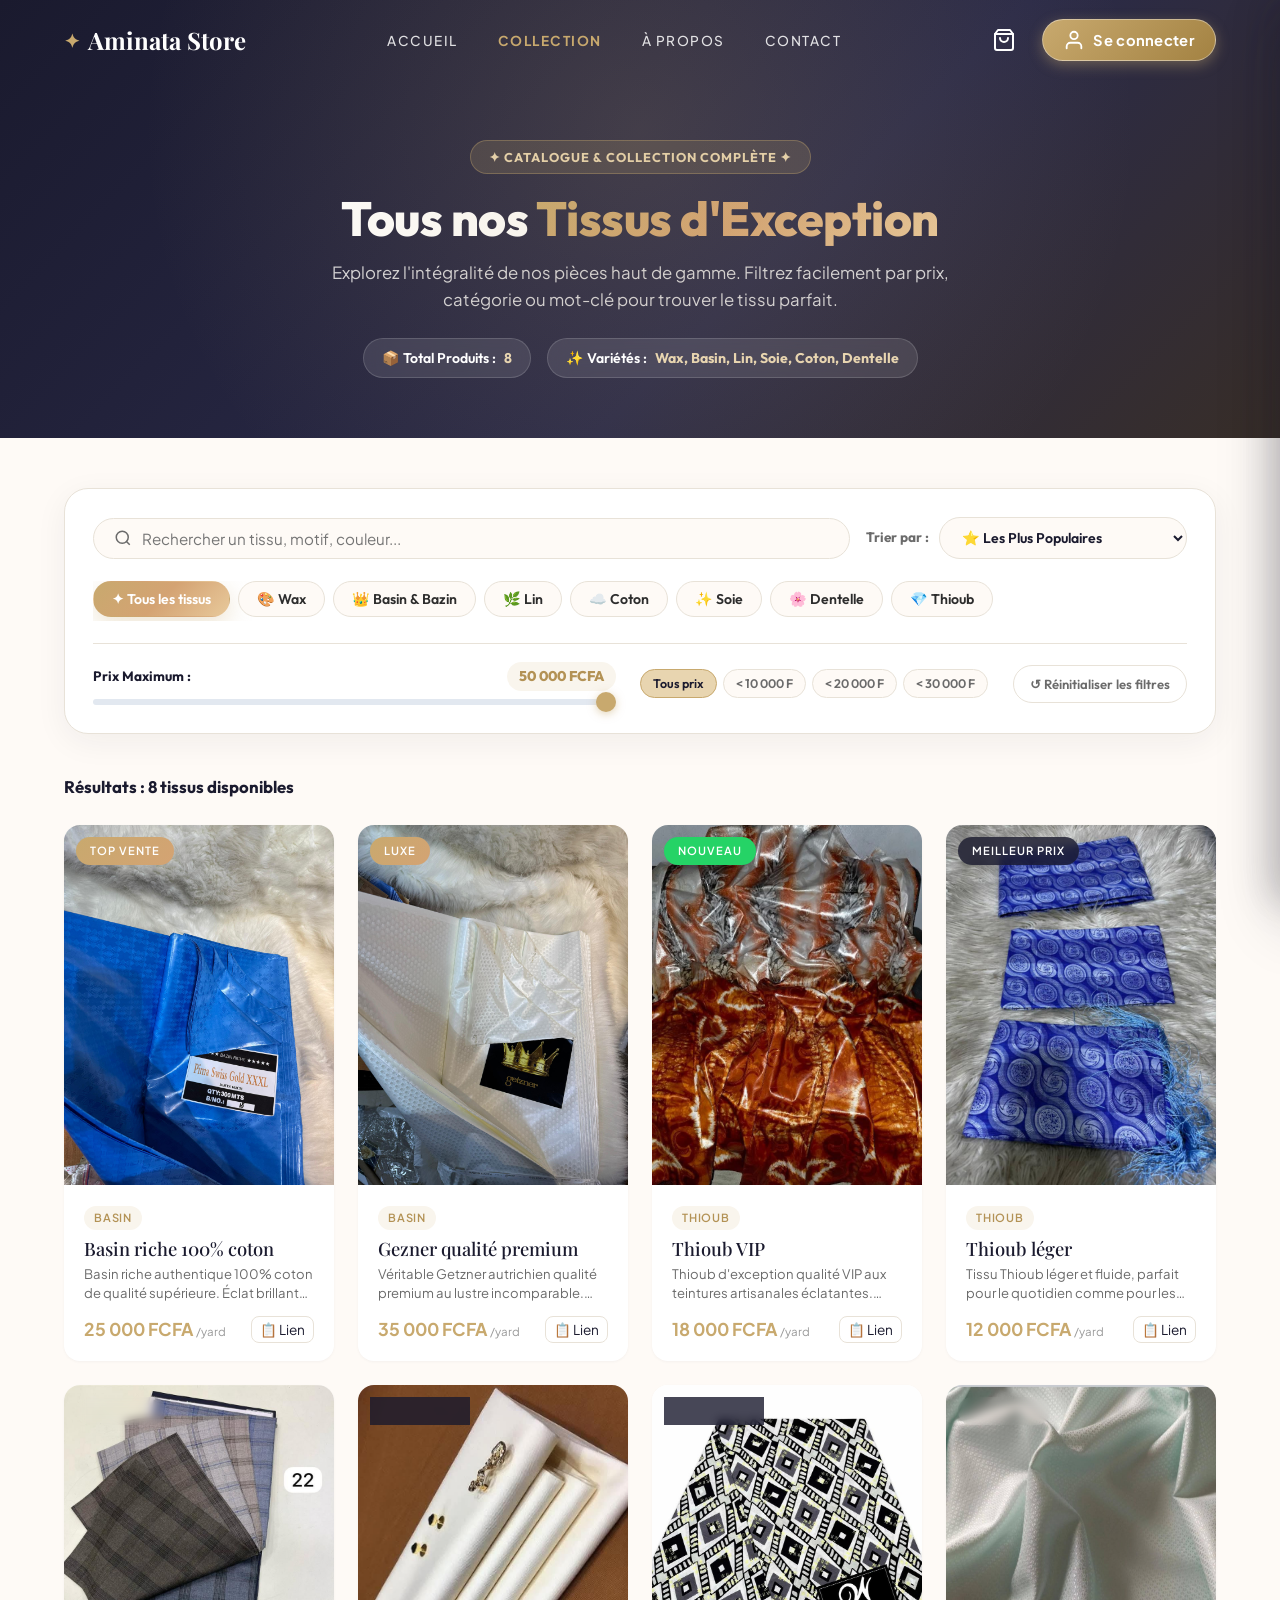
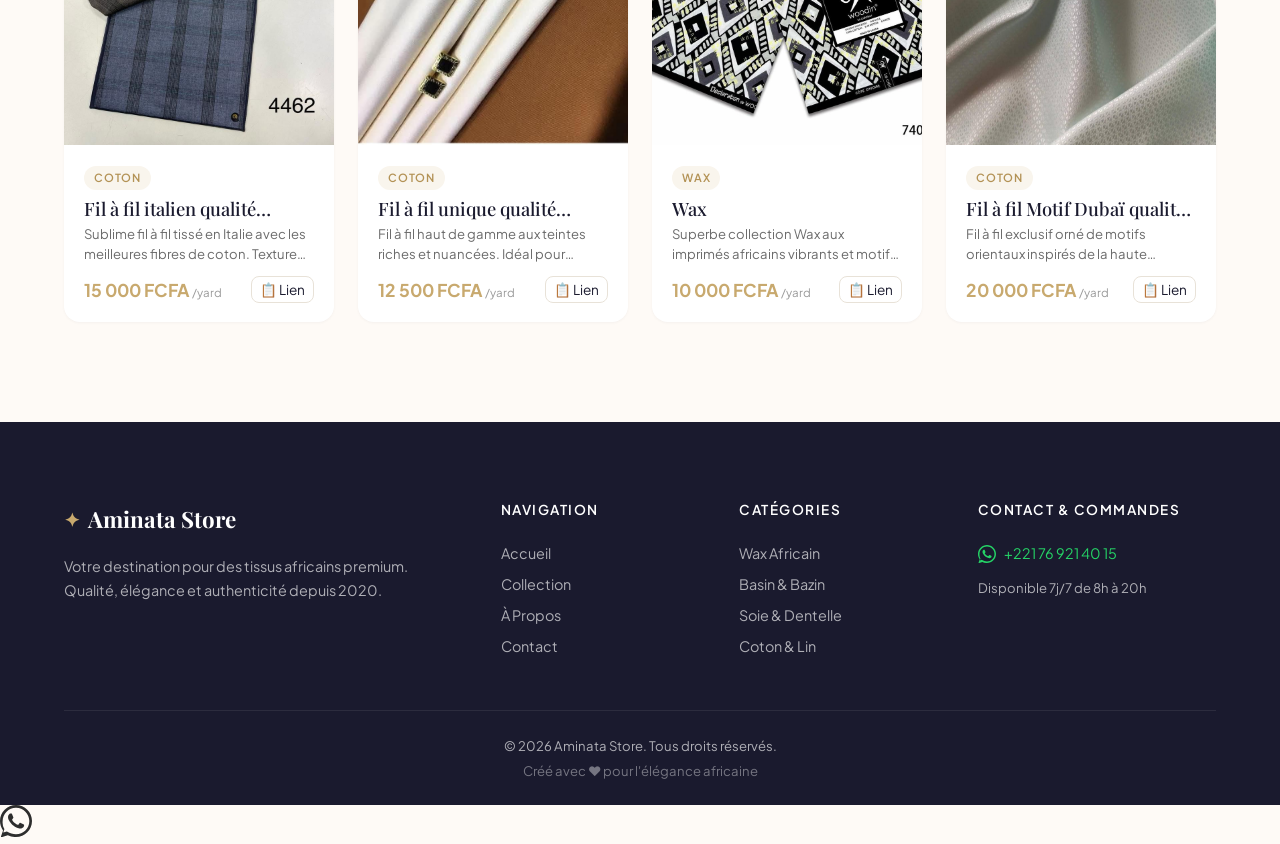
==== collection.html @ 43025e97 "perf: instant 0ms product loading without blocking network calls on boot" ====
<!DOCTYPE html>
<html lang="fr">
<head>
    <meta charset="UTF-8">
    <meta name="viewport" content="width=device-width, initial-scale=1.0">
    <meta name="description" content="Découvrez toute la collection de tissus africains premium Aminata Store. Filtrez par prix, catégorie (Wax, Basin, Lin, Soie, Coton, Dentelle) et ajoutez vos coups de cœur en favoris.">
    <meta name="keywords" content="tissu africain, wax, basin, bazin, lin, coton, soie, dentelle, boutique tissu, pagne, ankara, collection tissu">
    <meta name="theme-color" content="#C8A96E">
    <title>Collection Complète — Aminata Store</title>
    
    <!-- Google Fonts -->
    <link rel="preconnect" href="https://fonts.googleapis.com">
    <link rel="preconnect" href="https://fonts.gstatic.com" crossorigin>
    <link rel="preconnect" href="https://nglihypdaiyftfutjqoo.supabase.co" crossorigin>
    <link rel="dns-prefetch" href="https://nglihypdaiyftfutjqoo.supabase.co">
    <link href="https://fonts.googleapis.com/css2?family=Outfit:wght@300;400;500;600;700;800;900&family=Playfair+Display:ital,wght@0,400;0,500;0,600;0,700;0,800;1,400;1,500&family=Plus+Jakarta+Sans:wght@400;500;600;700;800&family=Inter:wght@300;400;500;600;700&display=swap" rel="stylesheet">
    
    <!-- Stylesheet -->
    <link rel="stylesheet" href="styles.css">

    <!-- Meta Pixel Code -->
    <script>
    !function(f,b,e,v,n,t,s)
    {if(f.fbq)return;n=f.fbq=function(){n.callMethod?
    n.callMethod.apply(n,arguments):n.queue.push(arguments)};
    if(!f._fbq)f._fbq=n;n.push=n;n.loaded=!0;n.version='2.0';
    n.queue=[];t=b.createElement(e);t.async=!0;
    t.src=v;s=b.getElementsByTagName(e)[0];
    s.parentNode.insertBefore(t,s)}(window, document,'script',
    'https://connect.facebook.net/en_US/fbevents.js');
    var _activePixel = (function(){ try { return localStorage.getItem('aminata_meta_pixel_id') || '1532882571493316'; } catch(e){ return '1532882571493316'; } })();
    fbq('init', _activePixel);
    fbq('track', 'PageView');
    </script>
    <noscript><img height="1" width="1" style="display:none"
    src="https://www.facebook.com/tr?id=1532882571493316&ev=PageView&noscript=1"
    /></noscript>
    <!-- End Meta Pixel Code -->
</head>
<body class="page-collection">

    <!-- ===== NAVIGATION ===== -->
    <nav class="navbar scrolled" id="navbar">
        <div class="navbar-container">
            <a href="index.html" class="navbar-logo">
                <span class="logo-icon">✦</span>
                <span class="logo-text">Aminata Store</span>
            </a>

            <ul class="navbar-links" id="navLinks">
                <li><a href="index.html#accueil" class="nav-link">Accueil</a></li>
                <li><a href="collection.html" class="nav-link active" style="color: var(--color-primary); font-weight: 700;">Collection</a></li>
                <li><a href="index.html#apropos" class="nav-link">À Propos</a></li>
                <li><a href="index.html#contact" class="nav-link">Contact</a></li>
            </ul>

            <div class="navbar-actions">
                <button class="cart-btn" id="cartBtn" aria-label="Ouvrir le panier">
                    <svg width="24" height="24" viewBox="0 0 24 24" fill="none" stroke="currentColor" stroke-width="2" stroke-linecap="round" stroke-linejoin="round">
                        <path d="M6 2L3 6v14a2 2 0 002 2h14a2 2 0 002-2V6l-3-4z"></path>
                        <line x1="3" y1="6" x2="21" y2="6"></line>
                        <path d="M16 10a4 4 0 01-8 0"></path>
                    </svg>
                    <span class="cart-badge" id="cartBadge">0</span>
                </button>
                <!-- Auth Button -->
                <button class="auth-btn" id="authBtn" aria-label="Se connecter">
                    <svg width="22" height="22" viewBox="0 0 24 24" fill="none" stroke="currentColor" stroke-width="2" stroke-linecap="round" stroke-linejoin="round">
                        <path d="M20 21v-2a4 4 0 00-4-4H8a4 4 0 00-4 4v2"></path>
                        <circle cx="12" cy="7" r="4"></circle>
                    </svg>
                    <span class="auth-btn-text" id="authBtnText">Se connecter</span>
                </button>

                <button class="hamburger" id="hamburger" aria-label="Menu">
                    <span></span>
                    <span></span>
                    <span></span>
                </button>
            </div>
        </div>
    </nav>

    <!-- ===== COLLECTION HERO BANNER ===== -->
    <header class="collection-hero">
        <div class="container">
            <div class="collection-hero-badge">✦ Catalogue & Collection Complète ✦</div>
            <h1 class="collection-hero-title">Tous nos <span class="collection-hero-title-accent">Tissus d'Exception</span></h1>
            <p class="collection-hero-subtitle">Explorez l'intégralité de nos pièces haut de gamme. Filtrez facilement par prix, catégorie ou mot-clé pour trouver le tissu parfait.</p>
            <div class="collection-stats-pills">
                <div class="collection-stat-pill">
                    <span>📦 Total Produits :</span>
                    <strong id="colTotalCountBadge">8</strong>
                </div>
                <div class="collection-stat-pill">
                    <span>✨ Variétés :</span>
                    <strong>Wax, Basin, Lin, Soie, Coton, Dentelle</strong>
                </div>
            </div>
        </div>
    </header>

    <!-- ===== COLLECTION SECTION & FILTERS ===== -->
    <main class="collection-section">
        <div class="container">
            
            <!-- Controls & Filters Panel -->
            <div class="collection-filter-panel">
                
                <!-- Top Row: Search & Sort -->
                <div class="filter-top-bar">
                    <div class="collection-search-wrapper">
                        <svg width="18" height="18" viewBox="0 0 24 24" fill="none" stroke="currentColor" stroke-width="2"><circle cx="11" cy="11" r="8"></circle><line x1="21" y1="21" x2="16.65" y2="16.65"></line></svg>
                        <input type="text" id="colSearchInput" placeholder="Rechercher un tissu, motif, couleur...">
                    </div>
                    
                    <div class="collection-sort-wrapper">
                        <label for="colSortSelect" class="collection-sort-label">Trier par :</label>
                        <select id="colSortSelect" class="collection-sort-select">
                            <option value="popular">⭐ Les Plus Populaires</option>
                            <option value="price_asc">💰 Prix croissant (Moins cher)</option>
                            <option value="price_desc">💎 Prix décroissant (Plus cher)</option>
                            <option value="new">🆕 Nouveautés</option>
                            <option value="name">🔤 Nom (A - Z)</option>
                        </select>
                    </div>
                </div>

                <!-- Category Pills -->
                <div class="collection-categories-bar" id="colCategoriesBar">
                    <button class="col-cat-chip active" data-category="all">✦ Tous les tissus</button>
                    <button class="col-cat-chip" data-category="Wax">🎨 Wax</button>
                    <button class="col-cat-chip" data-category="Basin">👑 Basin & Bazin</button>
                    <button class="col-cat-chip" data-category="Lin">🌿 Lin</button>
                    <button class="col-cat-chip" data-category="Coton">☁️ Coton</button>
                    <button class="col-cat-chip" data-category="Soie">✨ Soie</button>
                    <button class="col-cat-chip" data-category="Dentelle">🌸 Dentelle</button>
                    <button class="col-cat-chip" data-category="Thioub">💎 Thioub</button>
                </div>

                <!-- Bottom Row: Price Filter & Reset Action -->
                <div class="filter-bottom-bar">
                    <div class="price-filter-box">
                        <div class="price-filter-header">
                            <span class="price-filter-title">Prix Maximum :</span>
                            <span class="price-value-badge" id="priceValueBadge">50 000 FCFA</span>
                        </div>
                        <input type="range" id="priceRangeSlider" class="price-slider-input" min="3000" max="50000" step="500" value="50000">
                    </div>

                    <div class="quick-budget-pills">
                        <button class="btn-budget-pill active" data-budget="all">Tous prix</button>
                        <button class="btn-budget-pill" data-budget="10000">&lt; 10 000 F</button>
                        <button class="btn-budget-pill" data-budget="20000">&lt; 20 000 F</button>
                        <button class="btn-budget-pill" data-budget="30000">&lt; 30 000 F</button>
                    </div>

                    <div class="filter-actions-group">
                        <button class="btn-reset-filters" id="btnResetFilters">↺ Réinitialiser les filtres</button>
                    </div>
                </div>
            </div>

            <!-- Status Header -->
            <div class="collection-results-header">
                <div class="results-count-text">
                    Résultats : <span class="results-count-number" id="colResultsCount">0 tissu</span>
                </div>
            </div>

            <!-- Products Grid -->
            <div class="products-grid" id="collectionProductsGrid">
                <!-- Rendered dynamically by app.js -->
            </div>

        </div>
    </main>

    <!-- ===== FOOTER ===== -->
    <footer class="footer">
        <div class="container">
            <div class="footer-grid">
                <div class="footer-brand">
                    <a href="index.html" class="footer-logo">
                        <span class="logo-icon">✦</span>
                        <span>Aminata Store</span>
                    </a>
                    <p class="footer-desc">Votre destination pour des tissus africains premium. Qualité, élégance et authenticité depuis 2020.</p>
                </div>
                <div class="footer-links">
                    <h4>Navigation</h4>
                    <a href="index.html#accueil">Accueil</a>
                    <a href="collection.html">Collection</a>
                    <a href="index.html#apropos">À Propos</a>
                    <a href="index.html#contact">Contact</a>
                </div>
                <div class="footer-links">
                    <h4>Catégories</h4>
                    <a href="collection.html">Wax Africain</a>
                    <a href="collection.html">Basin & Bazin</a>
                    <a href="collection.html">Soie & Dentelle</a>
                    <a href="collection.html">Coton & Lin</a>
                </div>
                <div class="footer-contact">
                    <h4>Contact & Commandes</h4>
                    <a href="https://wa.me/221769214015" target="_blank" class="footer-whatsapp">
                        <svg width="18" height="18" viewBox="0 0 24 24" fill="currentColor">
                            <path d="M17.472 14.382c-.297-.149-1.758-.867-2.03-.967-.273-.099-.471-.148-.67.15-.197.297-.767.966-.94 1.164-.173.199-.347.223-.644.075-.297-.15-1.255-.463-2.39-1.475-.883-.788-1.48-1.761-1.653-2.059-.173-.297-.018-.458.13-.606.134-.133.298-.347.446-.52.149-.174.198-.298.298-.497.099-.198.05-.371-.025-.52-.075-.149-.669-1.612-.916-2.207-.242-.579-.487-.5-.669-.51-.173-.008-.371-.01-.57-.01-.198 0-.52.074-.792.372-.272.297-1.04 1.016-1.04 2.479 0 1.462 1.065 2.875 1.213 3.074.149.198 2.096 3.2 5.077 4.487.709.306 1.262.489 1.694.625.712.227 1.36.195 1.871.118.571-.085 1.758-.719 2.006-1.413.248-.694.248-1.289.173-1.413-.074-.124-.272-.198-.57-.347z"/>
                            <path d="M12 0C5.373 0 0 5.373 0 12c0 2.625.846 5.059 2.284 7.034L.789 23.492a.5.5 0 00.611.611l4.458-1.495A11.952 11.952 0 0012 24c6.627 0 12-5.373 12-12S18.627 0 12 0zm0 22c-2.384 0-4.593-.693-6.46-1.886l-.452-.287-2.648.888.888-2.648-.287-.452A9.956 9.956 0 012 12C2 6.486 6.486 2 12 2s10 4.486 10 10-4.486 10-10 10z"/>
                        </svg>
                        <span>+221 76 921 40 15</span>
                    </a>
                    <p class="footer-hours">Disponible 7j/7 de 8h à 20h</p>
                </div>
            </div>
            <div class="footer-bottom">
                <p>&copy; 2026 Aminata Store. Tous droits réservés.</p>
                <p class="footer-credit">Créé avec ❤️ pour l'élégance africaine</p>
            </div>
        </div>
    </footer>

    <!-- ===== CART SIDEBAR ===== -->
    <div class="cart-overlay" id="cartOverlay"></div>
    <aside class="cart-sidebar" id="cartSidebar">
        <div class="cart-header">
            <h3>
                <svg width="22" height="22" viewBox="0 0 24 24" fill="none" stroke="currentColor" stroke-width="2" stroke-linecap="round" stroke-linejoin="round">
                    <path d="M6 2L3 6v14a2 2 0 002 2h14a2 2 0 002-2V6l-3-4z"></path>
                    <line x1="3" y1="6" x2="21" y2="6"></line>
                    <path d="M16 10a4 4 0 01-8 0"></path>
                </svg>
                Mon Panier
                <span class="cart-header-count" id="cartHeaderCount">(0)</span>
            </h3>
            <button class="cart-close" id="cartClose" aria-label="Fermer le panier">
                <svg width="24" height="24" viewBox="0 0 24 24" fill="none" stroke="currentColor" stroke-width="2" stroke-linecap="round" stroke-linejoin="round">
                    <line x1="18" y1="6" x2="6" y2="18"></line>
                    <line x1="6" y1="6" x2="18" y2="18"></line>
                </svg>
            </button>
        </div>

        <div class="cart-items" id="cartItems"></div>

        <div class="cart-empty" id="cartEmpty">
            <div class="cart-empty-icon">
                <svg width="64" height="64" viewBox="0 0 24 24" fill="none" stroke="currentColor" stroke-width="1" stroke-linecap="round" stroke-linejoin="round" opacity="0.3">
                    <path d="M6 2L3 6v14a2 2 0 002 2h14a2 2 0 002-2V6l-3-4z"></path>
                    <line x1="3" y1="6" x2="21" y2="6"></line>
                    <path d="M16 10a4 4 0 01-8 0"></path>
                </svg>
            </div>
            <p class="cart-empty-text">Votre panier est vide</p>
            <p class="cart-empty-subtext">Explorez notre collection et ajoutez vos tissus favoris !</p>
            <button class="btn btn-outline" id="continueShopping">Continuer mes achats</button>
        </div>

        <div class="cart-footer" id="cartFooter">
            <div class="cart-total">
                <span>Total</span>
                <span class="cart-total-amount" id="cartTotal">0 FCFA</span>
            </div>
            <button class="btn btn-checkout" id="checkoutBtn">
                <span>Commander</span>
                <svg width="20" height="20" viewBox="0 0 24 24" fill="none" stroke="currentColor" stroke-width="2" stroke-linecap="round" stroke-linejoin="round">
                    <line x1="5" y1="12" x2="19" y2="12"></line>
                    <polyline points="12 5 19 12 12 19"></polyline>
                </svg>
            </button>
        </div>
    </aside>

    <!-- ===== CHECKOUT MODAL ===== -->
    <div class="modal-overlay" id="checkoutOverlay"></div>
    <div class="checkout-modal" id="checkoutModal">
        <button class="modal-close" id="checkoutClose" aria-label="Fermer">
            <svg width="24" height="24" viewBox="0 0 24 24" fill="none" stroke="currentColor" stroke-width="2" stroke-linecap="round" stroke-linejoin="round">
                <line x1="18" y1="6" x2="6" y2="18"></line>
                <line x1="6" y1="6" x2="18" y2="18"></line>
            </svg>
        </button>

        <div class="checkout-header">
            <h3 class="section-title">Finaliser la Commande</h3>
            <p>Remplissez vos informations pour envoyer la commande directement sur WhatsApp.</p>
        </div>

        <form class="checkout-form" id="checkoutForm" novalidate>
            <div class="order-summary" id="orderSummary">
                <h4>📋 Récapitulatif</h4>
                <div class="order-items" id="orderItems"></div>
                <div class="order-total">
                    <span>Total à payer</span>
                    <span class="order-total-amount" id="orderTotal">0 FCFA</span>
                </div>
            </div>

            <div class="form-group">
                <label for="clientNom">Nom complet *</label>
                <input type="text" id="clientNom" placeholder="Ex: Aminata Diallo" required>
                <span class="form-error" id="nomError"></span>
            </div>

            <div class="form-group">
                <label for="clientPhone">Numéro WhatsApp (avec indicatif) *</label>
                <div class="phone-input-wrapper">
                    <select id="countrySelect" class="country-select" aria-label="Indicatif pays">
                        <option value="228" data-flag="🇹🇬" selected>🇹🇬 Togo (+228)</option>
                        <option value="229" data-flag="🇧🇯">🇧🇯 Bénin (+229)</option>
                        <option value="225" data-flag="🇨🇮">🇨🇮 Côte d'Ivoire (+225)</option>
                        <option value="221" data-flag="🇸🇳">🇸🇳 Sénégal (+221)</option>
                        <option value="223" data-flag="🇲🇱">🇲🇱 Mali (+223)</option>
                        <option value="226" data-flag="🇧🇫">🇧🇫 Burkina (+226)</option>
                        <option value="227" data-flag="🇳🇪">🇳🇪 Niger (+227)</option>
                        <option value="237" data-flag="🇨🇲">🇨🇲 Cameroun (+237)</option>
                        <option value="241" data-flag="🇬🇦">🇬🇦 Gabon (+241)</option>
                        <option value="242" data-flag="🇨🇬">🇨🇬 Congo (+242)</option>
                        <option value="243" data-flag="🇨🇩">🇨🇩 RDC (+243)</option>
                        <option value="224" data-flag="🇬🇳">🇬🇳 Guinée (+224)</option>
                        <option value="33" data-flag="🇫🇷">🇫🇷 France (+33)</option>
                        <option value="1" data-flag="🇺🇸">🇺🇸 USA/Canada (+1)</option>
                        <option value="32" data-flag="🇧🇪">🇧🇪 Belgique (+32)</option>
                    </select>
                    <input type="tel" id="clientPhone" placeholder="90 12 34 56" required>
                </div>
                <span class="form-error" id="phoneError"></span>
            </div>

            <div class="form-group">
                <label for="clientVille">Ville / Quartier *</label>
                <input type="text" id="clientVille" placeholder="Ex: Lomé, Tokoin" required>
                <span class="form-error" id="villeError"></span>
            </div>

            <div class="form-group">
                <label for="clientCommentaire">Commentaire ou instructions (optionnel)</label>
                <textarea id="clientCommentaire" placeholder="Précisez une couleur préférée, un lieu de livraison..." rows="2"></textarea>
            </div>

            <button type="submit" class="btn btn-whatsapp-order" id="submitOrderBtn">
                <svg width="24" height="24" viewBox="0 0 24 24" fill="currentColor">
                    <path d="M17.472 14.382c-.297-.149-1.758-.867-2.03-.967-.273-.099-.471-.148-.67.15-.197.297-.767.966-.94 1.164-.173.199-.347.223-.644.075-.297-.15-1.255-.463-2.39-1.475-.883-.788-1.48-1.761-1.653-2.059-.173-.297-.018-.458.13-.606.134-.133.298-.347.446-.52.149-.174.198-.298.298-.497.099-.198.05-.371-.025-.52-.075-.149-.669-1.612-.916-2.207-.242-.579-.487-.5-.669-.51-.173-.008-.371-.01-.57-.01-.198 0-.52.074-.792.372-.272.297-1.04 1.016-1.04 2.479 0 1.462 1.065 2.875 1.213 3.074.149.198 2.096 3.2 5.077 4.487.709.306 1.262.489 1.694.625.712.227 1.36.195 1.871.118.571-.085 1.758-.719 2.006-1.413.248-.694.248-1.289.173-1.413-.074-.124-.272-.198-.57-.347z"/>
                    <path d="M12 0C5.373 0 0 5.373 0 12c0 2.625.846 5.059 2.284 7.034L.789 23.492a.5.5 0 00.611.611l4.458-1.495A11.952 11.952 0 0012 24c6.627 0 12-5.373 12-12S18.627 0 12 0zm0 22c-2.384 0-4.593-.693-6.46-1.886l-.452-.287-2.648.888.888-2.648-.287-.452A9.956 9.956 0 012 12C2 6.486 6.486 2 12 2s10 4.486 10 10-4.486 10-10 10z"/>
                </svg>
                <span>Confirmer et Commander sur WhatsApp</span>
            </button>
        </form>
    </div>

    <!-- ===== QUICK VIEW MODAL ===== -->
    <div class="modal-overlay" id="quickViewOverlay"></div>
    <div class="quickview-modal" id="quickViewModal">
        <button class="modal-close" id="quickViewClose" aria-label="Fermer">
            <svg width="24" height="24" viewBox="0 0 24 24" fill="none" stroke="currentColor" stroke-width="2"><line x1="18" y1="6" x2="6" y2="18"></line><line x1="6" y1="6" x2="18" y2="18"></line></svg>
        </button>
        <div class="quickview-content">
            <div class="quickview-media-section">
                <div class="quickview-main-media zoom-container" id="qvMainMediaBox">
                    <img id="quickViewImage" class="zoom-image" src="" alt="">
                    <video id="quickViewVideo" class="zoom-video" controls autoplay loop style="display:none;"></video>
                    <div class="zoom-hint">🔍 Survolez pour zoomer</div>
                </div>
                <div class="quickview-thumbnails-wrapper">
                    <span class="media-count-label" id="qvMediaCount">Galerie (0/20)</span>
                    <div class="quickview-thumbnails" id="qvThumbnails"></div>
                </div>
            </div>
            <div class="quickview-details">
                <span class="quickview-category" id="quickViewCategory"></span>
                <h3 class="quickview-name" id="quickViewName"></h3>
                <p class="quickview-description" id="quickViewDescription"></p>
                <p class="quickview-price" id="quickViewPrice"></p>
                
                <div class="quickview-colors-section" id="qvColorsSection">
                    <label class="quickview-label">Couleurs / Variantes disponibles :</label>
                    <div class="color-swatches-grid" id="qvColorSwatches"></div>
                    <span class="selected-color-name" id="qvSelectedColorName"></span>
                </div>

                <div class="quickview-qty">
                    <label class="quickview-label">Quantité (yards) :</label>
                    <div class="qty-controls">
                        <button class="qty-btn" id="qvQtyMinus">−</button>
                        <input type="number" class="qty-input" id="qvQtyInput" value="1" min="1" max="99">
                        <button class="qty-btn" id="qvQtyPlus">+</button>
                    </div>
                </div>
                <button class="btn btn-primary btn-add-quickview" id="qvAddToCart">
                    <span>Ajouter au Panier</span>
                </button>
                <div id="quickViewCopyBtnContainer"></div>
            </div>
        </div>
    </div>

    <!-- ===== LOGIN MODAL ===== -->
    <div class="modal-overlay" id="loginOverlay"></div>
    <div class="login-modal" id="loginModal">
        <button class="modal-close" id="loginClose" aria-label="Fermer">
            <svg width="24" height="24" viewBox="0 0 24 24" fill="none" stroke="currentColor" stroke-width="2"><line x1="18" y1="6" x2="6" y2="18"></line><line x1="6" y1="6" x2="18" y2="18"></line></svg>
        </button>
        <div class="login-header">
            <h3>Bienvenue</h3>
            <p>Connectez-vous à votre espace</p>
        </div>
        <div class="login-tabs">
            <button class="login-tab active" data-tab="client">👤 Espace Client</button>
            <button class="login-tab" data-tab="proprietaire">👑 Propriétaire</button>
        </div>
        <!-- Proprietaire / Admin Login -->
        <div class="login-tab-content" id="tabProprietaire">
            <form id="adminLoginForm" novalidate>
                <div class="form-group">
                    <label for="adminUser">Identifiant</label>
                    <input type="text" id="adminUser" placeholder="ADMIN" required autocomplete="username">
                </div>
                <div class="form-group">
                    <label for="adminPass">Mot de passe</label>
                    <input type="password" id="adminPass" placeholder="••••••••" required autocomplete="current-password">
                </div>
                <div class="form-error" id="adminLoginError"></div>
                <button type="submit" class="btn-login btn-admin-login">
                    <svg width="18" height="18" viewBox="0 0 24 24" fill="none" stroke="currentColor" stroke-width="2"><path d="M15 3h4a2 2 0 0 1 2 2v14a2 2 0 0 1-2 2h-4"></path><polyline points="10 17 15 12 10 7"></polyline><line x1="15" y1="12" x2="3" y2="12"></line></svg>
                    <span>Connexion Propriétaire</span>
                </button>
            </form>
        </div>
        <!-- Client Tab -->
        <div class="login-tab-content active" id="tabClient">
            <div id="clientLoginView">
                <form id="clientLoginForm" novalidate>
                    <div class="form-group">
                        <label for="clientLoginPhone">Numéro WhatsApp *</label>
                        <div class="phone-input-wrapper">
                            <select id="loginCountrySelect" class="country-select" aria-label="Indicatif pays">
                                <option value="228" selected>🇹🇬 +228 (Togo)</option>
                                <option value="229">🇧🇯 +229 (Bénin)</option>
                                <option value="225">🇨🇮 +225 (Côte d'Ivoire)</option>
                                <option value="221">🇸🇳 +221 (Sénégal)</option>
                                <option value="223">🇲🇱 +223 (Mali)</option>
                                <option value="226">🇧🇫 +226 (Burkina)</option>
                                <option value="227">🇳🇪 +227 (Niger)</option>
                                <option value="237">🇨🇲 +237 (Cameroun)</option>
                                <option value="241">🇬🇦 +241 (Gabon)</option>
                                <option value="242">🇨🇬 +242 (Congo)</option>
                                <option value="243">🇨🇩 +243 (RDC)</option>
                                <option value="224">🇬🇳 +224 (Guinée)</option>
                                <option value="33">🇫🇷 +33 (France)</option>
                                <option value="1">🇺🇸 +1 (USA / Canada)</option>
                                <option value="32">🇧🇪 +32 (Belgique)</option>
                                <option value="41">🇨🇭 +41 (Suisse)</option>
                                <option value="44">🇬🇧 +44 (UK)</option>
                                <option value="49">🇩🇪 +49 (Allemagne)</option>
                                <option value="39">🇮🇹 +39 (Italie)</option>
                                <option value="34">🇪🇸 +34 (Espagne)</option>
                                <option value="other">🌐 Autre (+)</option>
                            </select>
                            <input type="tel" id="clientLoginPhone" placeholder="90 12 34 56" required autocomplete="tel">
                        </div>
                    </div>
                    <div class="form-group">
                        <label for="clientLoginPass">Mot de passe *</label>
                        <input type="password" id="clientLoginPass" placeholder="••••••••" required autocomplete="current-password">
                    </div>
                    <div class="form-error" id="clientLoginError"></div>
                    <button type="submit" class="btn btn-login btn-client-login">
                        <svg width="20" height="20" viewBox="0 0 24 24" fill="none" stroke="currentColor" stroke-width="2" stroke-linecap="round" stroke-linejoin="round">
                            <path d="M15 3h4a2 2 0 0 1 2 2v14a2 2 0 0 1-2 2h-4"></path>
                            <polyline points="10 17 15 12 10 7"></polyline>
                            <line x1="15" y1="12" x2="3" y2="12"></line>
                        </svg>
                        <span>Se Connecter</span>
                    </button>
                </form>
                <div class="login-switch">
                    <p>Pas encore de compte ? <a href="#" id="showRegister">Créer un compte</a></p>
                </div>
            </div>
            <div id="clientRegisterView" style="display:none;">
                <form id="clientRegisterForm" novalidate>
                    <div class="form-row">
                        <div class="form-group">
                            <label for="regPrenom">Prénom *</label>
                            <input type="text" id="regPrenom" placeholder="Aminata" required autocomplete="given-name">
                        </div>
                        <div class="form-group">
                            <label for="regNom">Nom *</label>
                            <input type="text" id="regNom" placeholder="Diallo" required autocomplete="family-name">
                        </div>
                    </div>
                    <div class="form-group">
                        <label for="regPhone">Numéro WhatsApp *</label>
                        <div class="phone-input-wrapper">
                            <select id="regCountrySelect" class="country-select" aria-label="Indicatif pays">
                                <option value="228" selected>🇹🇬 +228 (Togo)</option>
                                <option value="229">🇧🇯 +229 (Bénin)</option>
                                <option value="225">🇨🇮 +225 (Côte d'Ivoire)</option>
                                <option value="221">🇸🇳 +221 (Sénégal)</option>
                                <option value="223">🇲🇱 +223 (Mali)</option>
                                <option value="226">🇧🇫 +226 (Burkina)</option>
                                <option value="227">🇳🇪 +227 (Niger)</option>
                                <option value="237">🇨🇲 +237 (Cameroun)</option>
                                <option value="241">🇬🇦 +241 (Gabon)</option>
                                <option value="242">🇨🇬 +242 (Congo)</option>
                                <option value="243">🇨🇩 +243 (RDC)</option>
                                <option value="224">🇬🇳 +224 (Guinée)</option>
                                <option value="33">🇫🇷 +33 (France)</option>
                                <option value="1">🇺🇸 +1 (USA / Canada)</option>
                                <option value="32">🇧🇪 +32 (Belgique)</option>
                                <option value="41">🇨🇭 +41 (Suisse)</option>
                                <option value="44">🇬🇧 +44 (UK)</option>
                                <option value="49">🇩🇪 +49 (Allemagne)</option>
                                <option value="39">🇮🇹 +39 (Italie)</option>
                                <option value="34">🇪🇸 +34 (Espagne)</option>
                                <option value="other">🌐 Autre (+)</option>
                            </select>
                            <input type="tel" id="regPhone" placeholder="90 12 34 56" required autocomplete="tel">
                        </div>
                    </div>
                    <div class="form-group">
                        <label for="regPass">Créer un mot de passe *</label>
                        <input type="password" id="regPass" placeholder="Min. 4 caractères" required autocomplete="new-password">
                    </div>
                    <div class="form-group">
                        <label for="regPassConfirm">Confirmer le mot de passe *</label>
                        <input type="password" id="regPassConfirm" placeholder="Retapez le même mot de passe" required autocomplete="new-password">
                    </div>
                    <div class="form-error" id="clientRegisterError"></div>
                    <button type="submit" class="btn btn-login btn-client-login">
                        <svg width="20" height="20" viewBox="0 0 24 24" fill="none" stroke="currentColor" stroke-width="2" stroke-linecap="round" stroke-linejoin="round">
                            <path d="M16 21v-2a4 4 0 0 0-4-4H5a4 4 0 0 0-4 4v2"></path>
                            <circle cx="8.5" cy="7" r="4"></circle>
                            <line x1="20" y1="8" x2="20" y2="14"></line>
                            <line x1="17" y1="11" x2="23" y2="11"></line>
                        </svg>
                        <span>Créer mon Compte Client</span>
                    </button>
                </form>
                <div class="login-switch">
                    <p>Déjà un compte ? <a href="#" id="showLogin">Se connecter</a></p>
                </div>
            </div>
        </div>
    </div>

    <!-- ===== ADMIN PANEL ===== -->
    <div class="admin-overlay" id="adminOverlay"></div>
    <div class="admin-panel" id="adminPanel">
        <div class="admin-header">
            <div class="admin-header-left">
                <h2 class="admin-title">👑 Espace Administration</h2>
                <p class="admin-subtitle">Aminata Store — Gestion Complète</p>
            </div>
            <div class="admin-header-right">
                <button class="admin-logout-btn" id="adminLogoutBtn" aria-label="Se déconnecter" title="Se déconnecter">
                    <svg width="17" height="17" viewBox="0 0 24 24" fill="none" stroke="currentColor" stroke-width="2.3" stroke-linecap="round" stroke-linejoin="round">
                        <path d="M9 21H5a2 2 0 0 1-2-2V5a2 2 0 0 1 2-2h4"></path>
                        <polyline points="16 17 21 12 16 7"></polyline>
                        <line x1="21" y1="12" x2="9" y2="12"></line>
                    </svg>
                    <span>Déconnexion</span>
                </button>
                <button class="admin-close" id="adminClose" aria-label="Fermer">
                    <svg width="24" height="24" viewBox="0 0 24 24" fill="none" stroke="currentColor" stroke-width="2"><line x1="18" y1="6" x2="6" y2="18"></line><line x1="6" y1="6" x2="18" y2="18"></line></svg>
                </button>
            </div>
        </div>
        <div class="admin-nav-tabs">
            <button class="admin-nav-tab active" data-admin-tab="orders">📦 Commandes</button>
            <button class="admin-nav-tab" data-admin-tab="products">🏷️ Produits</button>
            <button class="admin-nav-tab" data-admin-tab="chat">💬 Messages <span class="admin-chat-badge" id="adminChatBadge"></span></button>
            <button class="admin-nav-tab" data-admin-tab="marketing">🚀 Marketing & IA</button>
        </div>
        <!-- Orders Tab -->
        <div class="admin-tab-content active" id="adminTabOrders">
            <div class="admin-kpis">
                <div class="kpi-card"><div class="kpi-icon">📦</div><div class="kpi-value" id="kpiTotalOrders">0</div><div class="kpi-label">Commandes Totales</div></div>
                <div class="kpi-card kpi-revenue"><div class="kpi-icon">💰</div><div class="kpi-value" id="kpiRevenue">0 FCFA</div><div class="kpi-label">Chiffre d'Affaires</div></div>
                <div class="kpi-card kpi-pending"><div class="kpi-icon">⏳</div><div class="kpi-value" id="kpiPending">0</div><div class="kpi-label">En Attente</div></div>
                <div class="kpi-card kpi-delivered"><div class="kpi-icon">✅</div><div class="kpi-value" id="kpiDelivered">0</div><div class="kpi-label">Livrées</div></div>
            </div>
            <div class="admin-toolbar">
                <div class="admin-search">
                    <svg width="18" height="18" viewBox="0 0 24 24" fill="none" stroke="currentColor" stroke-width="2"><circle cx="11" cy="11" r="8"></circle><line x1="21" y1="21" x2="16.65" y2="16.65"></line></svg>
                    <input type="text" id="adminSearchInput" placeholder="Rechercher par nom ou téléphone...">
                </div>
                <div class="admin-filters">
                    <button class="admin-filter-btn active" data-status="all">Tous</button>
                    <button class="admin-filter-btn" data-status="nouveau">🆕 Nouveau</button>
                    <button class="admin-filter-btn" data-status="en_cours">🔄 En cours</button>
                    <button class="admin-filter-btn" data-status="livre">✅ Livré</button>
                    <button class="admin-filter-btn" data-status="annule">❌ Annulé</button>
                </div>
                <div class="admin-actions-bar">
                    <button class="admin-action-btn" id="adminTestSound">🔔 Test Son</button>
                    <button class="admin-action-btn" id="adminExportCSV">📊 Export CSV</button>
                </div>
            </div>
            <div class="admin-orders-container">
                <table class="admin-orders-table" id="adminOrdersTable">
                    <thead><tr><th>ID</th><th>Date & Heure</th><th>Client</th><th>WhatsApp</th><th>Montant</th><th>Statut</th><th>Actions</th></tr></thead>
                    <tbody id="adminOrdersBody"></tbody>
                </table>
                <div class="admin-empty" id="adminEmpty"><div class="admin-empty-icon">📭</div><p>Aucune commande pour le moment</p><p class="admin-empty-sub">Les nouvelles commandes apparaîtront ici automatiquement.</p></div>
            </div>
        </div>
        <!-- Products Tab -->
        <div class="admin-tab-content" id="adminTabProducts">
            <div class="admin-products-header">
                <h3>🏷️ Gestion des Produits</h3>
                <div style="display:flex;gap:10px;flex-wrap:wrap;">
                    <button class="btn btn-primary btn-add-product" id="addProductBtn">+ Ajouter un Produit</button>
                </div>
            </div>
            <div class="admin-products-grid" id="adminProductsGrid"></div>
        </div>
        <!-- Chat Tab -->
        <div class="admin-tab-content" id="adminTabChat">
            <div class="admin-chat-layout">
                <div class="admin-chat-list" id="adminChatList">
                    <h4>💬 Conversations</h4>
                    <div class="admin-chat-contacts" id="adminChatContacts"></div>
                </div>
                <div class="admin-chat-window" id="adminChatWindow">
                    <div class="admin-chat-placeholder" id="adminChatPlaceholder">
                        <div>💬</div>
                        <p>Sélectionnez une conversation</p>
                    </div>
                    <div class="admin-chat-active" id="adminChatActive" style="display:none;">
                        <div class="admin-chat-top-bar" id="adminChatTopBar"></div>
                        <div class="admin-chat-messages" id="adminChatMessages"></div>
                        <div class="admin-chat-input-bar">
                            <input type="text" id="adminChatInput" placeholder="Écrire un message...">
                            <button class="admin-chat-send" id="adminChatSend">
                                <svg width="20" height="20" viewBox="0 0 24 24" fill="none" stroke="currentColor" stroke-width="2"><line x1="22" y1="2" x2="11" y2="13"></line><polygon points="22 2 15 22 11 13 2 9 22 2"></polygon></svg>
                            </button>
                        </div>
                    </div>
                </div>
            </div>
        </div>
        <!-- Marketing & IA Tab -->
        <div class="admin-tab-content" id="adminTabMarketing">
            <div class="marketing-dashboard">
                <!-- 1. Meta Pixel Manager Card (Discreet) -->
                <div class="marketing-card pixel-manager-card">
                    <div class="pixel-summary-row">
                        <div class="pixel-summary-left">
                            <div class="marketing-card-icon">🎯</div>
                            <div>
                                <h3>Meta Pixel (Facebook Ads)</h3>
                                <p>Mesure les visites, ajouts au panier et ventes générés par vos publicités.</p>
                            </div>
                        </div>
                        <div class="pixel-summary-right">
                            <span class="pixel-status-badge" id="pixelStatusBadge">✅ Pixel Actif</span>
                            <button type="button" class="btn btn-secondary btn-toggle-pixel-editor" id="btnTogglePixelEditor">
                                ⚙️ Changer le pixel
                            </button>
                        </div>
                    </div>

                    <!-- Hidden by default editor drawer -->
                    <div class="pixel-editor-drawer" id="pixelEditorDrawer" style="display:none;">
                        <form id="pixelConfigForm" class="pixel-form" novalidate>
                            <div class="form-group">
                                <label for="metaPixelCodeInput">
                                    Code Source complet du Meta Pixel (Facebook Ads) :
                                </label>
                                <textarea id="metaPixelCodeInput" class="pixel-code-textarea" rows="6" placeholder="Collez ici le code source complet de votre Pixel Meta (avec les balises <script>...)"></textarea>
                                <div class="pixel-actions-row">
                                    <button type="submit" class="btn btn-primary btn-save-pixel" id="btnSavePixel">
                                        💾 Enregistrer le nouveau Pixel
                                    </button>
                                    <button type="button" class="btn btn-secondary btn-reset-pixel" id="btnResetPixel">
                                        🔄 Réinitialiser par défaut
                                    </button>
                                    <button type="button" class="btn btn-cancel-pixel" id="btnCancelPixel">
                                        ✕ Fermer
                                    </button>
                                </div>
                                <small class="form-hint">
                                    💡 Collez le code fourni par Facebook Ads Manager. Les événements de suivi e-commerce (<strong>PageView</strong>, <strong>AddToCart</strong>, <strong>InitiateCheckout</strong>, <strong>Purchase</strong>) sont trackés automatiquement.
                                </small>
                            </div>
                        </form>
                    </div>
                </div>

                <!-- 2. AI Marketing Assistant Card -->
                <div class="marketing-card ai-assistant-card">
                    <div class="marketing-card-header">
                        <div class="marketing-card-icon">✨</div>
                        <div>
                            <h3>Assistant IA Marketing — Abraham</h3>
                            <p>Conseiller stratégique et copywriter personnel d'Aminata pour booster les ventes de tissus.</p>
                        </div>
                        <div class="ai-header-actions">
                            <button type="button" class="btn-clear-ai-history" id="btnClearAiHistory" title="Effacer l'historique et démarrer une nouvelle conversation">
                                🔄 Nouvelle discussion
                            </button>
                        </div>
                    </div>

                    <!-- AI Controls -->
                    <div class="ai-controls-bar">
                        <div class="form-group ai-select-group">
                            <label for="aiProductSelect">🎯 Tissu à promouvoir :</label>
                            <select id="aiProductSelect" class="ai-product-select">
                                <option value="all">🌟 Stratégie Globale Boutique</option>
                            </select>
                        </div>
                        <div class="form-group ai-goal-group">
                            <label for="aiGoalSelect">🎯 Objectif de la Publicité :</label>
                            <select id="aiGoalSelect" class="ai-goal-select">
                                <option value="whatsapp_sales">💬 Ventes Directes WhatsApp (Closing rapide)</option>
                                <option value="ceremonie">👑 Cérémonies, Mariages & Fêtes de Famille</option>
                                <option value="promo_urgence">🔥 Offre Spéciale / Promotion Flash / Déstockage</option>
                                <option value="notoriete">✨ Notoriété & Image de Marque Luxe</option>
                                <option value="diaspora">🌍 Vente Diaspora / Envoi Cadeau</option>
                            </select>
                        </div>
                    </div>

                    <!-- Quick Action Pills -->
                    <div class="ai-quick-actions">
                        <button type="button" class="btn-ai-pill" data-ai-action="copywriting">
                            ✍️ 3 Textes Publicitaires Facebook
                        </button>
                        <button type="button" class="btn-ai-pill" data-ai-action="audience">
                            👥 Ciblage d'Audience Recommandé
                        </button>
                        <button type="button" class="btn-ai-pill" data-ai-action="video_ideas">
                            🎬 3 Idées de Vidéos / Reels Viraux
                        </button>
                        <button type="button" class="btn-ai-pill" data-ai-action="offer_strategy">
                            💰 Stratégie d'Offre Irrésistible
                        </button>
                    </div>

                    <!-- AI Chat Box -->
                    <div class="ai-chat-container">
                        <div class="ai-chat-messages" id="aiMarketingMessages">
                            <div class="ai-msg ai-msg-bot">
                                <div class="ai-msg-avatar">🤖</div>
                                <div class="ai-msg-content">
                                    <p><strong>Bonjour Aminata !</strong> Je suis Abraham votre assistant IA en marketing e-commerce et publicités Facebook Ads pour vendre vos articles Aminata Store.</p>
                                    <p>Sélectionnez un tissu ci-dessus et cliquez sur un bouton d'action rapide, ou posez-moi n'importe quelle question sur votre business ! 🚀</p>
                                </div>
                            </div>
                        </div>

                        <div class="ai-chat-input-bar">
                            <input type="text" id="aiMarketingInput" placeholder="Posez une question ou demandez une stratégie pour un produit..." autocomplete="off">
                            <button type="button" class="btn btn-primary btn-ai-send" id="btnSendAiMarketing">
                                <span>Envoyer</span>
                                <svg width="18" height="18" viewBox="0 0 24 24" fill="none" stroke="currentColor" stroke-width="2">
                                    <line x1="22" y1="2" x2="11" y2="13"></line>
                                    <polygon points="22 2 15 22 11 13 2 9 22 2"></polygon>
                                </svg>
                            </button>
                        </div>
                    </div>
                </div>
            </div>
        </div>
    </div>

    <!-- ===== ORDER DETAIL MODAL ===== -->
    <div class="modal-overlay" id="orderDetailOverlay"></div>
    <div class="order-detail-modal" id="orderDetailModal">
        <button class="modal-close" id="orderDetailClose" aria-label="Fermer">
            <svg width="24" height="24" viewBox="0 0 24 24" fill="none" stroke="currentColor" stroke-width="2"><line x1="18" y1="6" x2="6" y2="18"></line><line x1="6" y1="6" x2="18" y2="18"></line></svg>
        </button>
        <div class="order-detail-header">
            <h3 id="orderDetailTitle">Détails Commande</h3>
            <span class="order-detail-id" id="orderDetailId"></span>
        </div>
        <div class="order-detail-body" id="orderDetailBody"></div>
    </div>

    <!-- ===== PRODUCT ADD/EDIT MODAL ===== -->
    <div class="modal-overlay" id="productModalOverlay"></div>
    <div class="product-form-modal" id="productFormModal">
        <button class="modal-close" id="productFormClose" aria-label="Fermer">
            <svg width="24" height="24" viewBox="0 0 24 24" fill="none" stroke="currentColor" stroke-width="2"><line x1="18" y1="6" x2="6" y2="18"></line><line x1="6" y1="6" x2="18" y2="18"></line></svg>
        </button>
        <div class="product-form-header">
            <h3 id="productFormTitle">Ajouter un Produit</h3>
        </div>
        <form id="productForm" novalidate>
            <div class="form-group">
                <label for="prodName">Nom du produit *</label>
                <input type="text" id="prodName" placeholder="Ex: Wax Hollandais Premium" required>
            </div>
            <div class="form-group">
                <label for="prodSlug">URL du produit / Slug (ex: wax-hollandais-premium)</label>
                <input type="text" id="prodSlug" placeholder="Ex: wax-hollandais-premium (généré automatiquement si vide)">
                <small style="color:var(--color-muted); font-size:0.8rem; margin-top:3px; display:block;">
                    🔗 Lien unique pour vos publicités Meta (Facebook/Instagram) et WhatsApp.
                </small>
            </div>
            <div class="form-row">
                <div class="form-group">
                    <label for="prodCategory">Catégorie *</label>
                    <select id="prodCategory" required>
                        <option value="Wax">Wax</option>
                        <option value="Basin">Basin</option>
                        <option value="Lin">Lin</option>
                        <option value="Coton">Coton</option>
                        <option value="Soie">Soie</option>
                        <option value="Dentelle">Dentelle</option>
                    </select>
                </div>
                <div class="form-group">
                    <label for="prodPrice">Prix (FCFA/yard) *</label>
                    <input type="number" id="prodPrice" placeholder="12000" min="0" required>
                </div>
            </div>
            <div class="form-group">
                <label for="prodDesc">Description</label>
                <textarea id="prodDesc" placeholder="Description du produit..." rows="3"></textarea>
            </div>
            <div class="form-row">
                <div class="form-group">
                    <label for="prodBadge">Badge (optionnel)</label>
                    <input type="text" id="prodBadge" placeholder="Ex: Nouveau, Premium, Populaire">
                </div>
                <div class="form-group">
                    <label for="prodBadgeType">Type de badge</label>
                    <select id="prodBadgeType">
                        <option value="">Standard</option>
                        <option value="premium">Premium (doré)</option>
                        <option value="new">Nouveau (vert)</option>
                    </select>
                </div>
            </div>
            
            <!-- Primary Photo -->
            <div class="form-group">
                <label>Photo Principale *</label>
                <div class="image-upload-area" id="imageUploadArea">
                    <input type="file" id="prodImage" accept="image/*" hidden>
                    <div class="image-upload-placeholder" id="imageUploadPlaceholder">
                        <div class="upload-icon">📷</div>
                        <p>Sélectionner la photo principale</p>
                        <p class="upload-hint">JPG, PNG — max 3 Mo</p>
                    </div>
                    <img id="imagePreview" class="image-preview" src="" alt="" style="display:none;">
                </div>
            </div>

            <!-- Additional Media (Photos & Videos, max 20) -->
            <div class="form-group">
                <div class="media-upload-header">
                    <label>Photos & Vidéos Supplémentaires (Max 20)</label>
                    <span class="media-counter-badge" id="extraMediaCounter">0 / 20</span>
                </div>
                <div class="extra-media-uploader" id="extraMediaArea">
                    <input type="file" id="prodExtraMedia" accept="image/*,video/*" multiple hidden>
                    <button type="button" class="btn btn-outline btn-add-media" id="btnAddExtraMedia">
                        📷 🎥 Ajouter Médias (Photos / Vidéos)
                    </button>
                    <div class="extra-media-grid" id="extraMediaGrid"></div>
                </div>
            </div>

            <!-- Color Classification & Variants Editor -->
            <div class="form-group">
                <div class="colors-editor-header">
                    <label>Classification Couleurs / Variantes</label>
                    <button type="button" class="btn-text-action" id="btnAddColorVariant">＋ Ajouter une Couleur</button>
                </div>
                <div class="color-variants-list" id="colorVariantsList"></div>
            </div>
            <!-- Featured on Home Toggle -->
            <div class="form-group admin-featured-checkbox-wrap">
                <label class="admin-checkbox-label">
                    <input type="checkbox" id="prodFeatured" checked>
                    <span class="admin-checkbox-text">
                        <strong>⭐ Afficher sur la page d'accueil (Produit Vedette)</strong>
                        <small>Cochez pour mettre ce tissu en avant sur la page d'accueil.</small>
                    </span>
                </label>
            </div>

            <input type="hidden" id="prodEditId" value="">
            <button type="submit" class="btn btn-primary btn-save-product">💾 Enregistrer le Produit</button>
        </form>
    </div>

    <!-- ===== CLIENT PANEL ===== -->
    <div class="admin-overlay" id="clientPanelOverlay"></div>
    <div class="client-panel" id="clientPanel">
        <div class="client-panel-header">
            <div>
                <h2 class="admin-title">👤 Mon Espace</h2>
                <p class="admin-subtitle" id="clientWelcome">Bienvenue</p>
            </div>
            <div class="admin-header-right">
                <button class="admin-logout-btn" id="clientLogoutBtn" aria-label="Se déconnecter" title="Se déconnecter">
                    <svg width="17" height="17" viewBox="0 0 24 24" fill="none" stroke="currentColor" stroke-width="2.3" stroke-linecap="round" stroke-linejoin="round">
                        <path d="M9 21H5a2 2 0 0 1-2-2V5a2 2 0 0 1 2-2h4"></path>
                        <polyline points="16 17 21 12 16 7"></polyline>
                        <line x1="21" y1="12" x2="9" y2="12"></line>
                    </svg>
                    <span>Déconnexion</span>
                </button>
                <button class="admin-close" id="clientPanelClose" aria-label="Fermer">
                    <svg width="24" height="24" viewBox="0 0 24 24" fill="none" stroke="currentColor" stroke-width="2"><line x1="18" y1="6" x2="6" y2="18"></line><line x1="6" y1="6" x2="18" y2="18"></line></svg>
                </button>
            </div>
        </div>
        <div class="client-nav-tabs">
            <button class="admin-nav-tab active" data-client-tab="history">📦 Mes Commandes</button>
            <button class="admin-nav-tab" data-client-tab="chat">💬 Chat <span class="client-chat-badge" id="clientChatBadge"></span></button>
            <button class="admin-nav-tab" data-client-tab="settings">⚙️ Paramètres</button>
        </div>
        <!-- Order History -->
        <div class="client-tab-content active" id="clientTabHistory">
            <div class="client-orders" id="clientOrders"></div>
        </div>
        <!-- Client Chat -->
        <div class="client-tab-content" id="clientTabChat">
            <div class="client-chat-window">
                <div class="client-chat-messages" id="clientChatMessages"></div>
                <div class="admin-chat-input-bar">
                    <input type="text" id="clientChatInput" placeholder="Écrire un message au propriétaire...">
                    <button class="admin-chat-send" id="clientChatSend">
                        <svg width="20" height="20" viewBox="0 0 24 24" fill="none" stroke="currentColor" stroke-width="2"><line x1="22" y1="2" x2="11" y2="13"></line><polygon points="22 2 15 22 11 13 2 9 22 2"></polygon></svg>
                    </button>
                </div>
            </div>
        </div>
        <!-- Client Settings / Security -->
        <div class="client-tab-content" id="clientTabSettings">
            <div class="client-settings-card">
                <div class="client-profile-summary">
                    <div class="client-avatar-large">👤</div>
                    <div class="client-profile-details">
                        <h4 id="clientProfileName">Client</h4>
                        <p id="clientProfilePhone">+228 ...</p>
                    </div>
                </div>

                <div class="settings-section">
                    <h4>🔒 Modifier mon Mot de Passe</h4>
                    <form id="changePasswordForm" class="settings-form" novalidate>
                        <div class="form-group">
                            <label for="oldPass">Mot de passe actuel *</label>
                            <input type="password" id="oldPass" placeholder="Votre mot de passe actuel" required autocomplete="current-password">
                        </div>
                        <div class="form-group">
                            <label for="newPass">Nouveau mot de passe *</label>
                            <input type="password" id="newPass" placeholder="Min. 4 caractères" required autocomplete="new-password">
                        </div>
                        <div class="form-group">
                            <label for="confirmNewPass">Confirmer le nouveau mot de passe *</label>
                            <input type="password" id="confirmNewPass" placeholder="Retapez le nouveau mot de passe" required autocomplete="new-password">
                        </div>
                        <div class="form-error" id="changePassError"></div>
                        <button type="submit" class="btn btn-primary btn-save-password">
                            💾 Mettre à jour le mot de passe
                        </button>
                    </form>
                </div>
            </div>
        </div>
    </div>

    <!-- Floating Chat Bubble -->
    <button class="chat-bubble" id="chatBubble" style="display:none;" aria-label="Ouvrir le chat">
        💬
        <span class="chat-bubble-badge" id="chatBubbleBadge" style="display:none;">0</span>
    </button>

    <!-- Floating WhatsApp Button -->
    <a href="https://wa.me/221769214015" target="_blank" class="whatsapp-float" id="whatsappFloat" aria-label="Commander sur WhatsApp">
        <svg width="32" height="32" viewBox="0 0 24 24" fill="currentColor">
            <path d="M17.472 14.382c-.297-.149-1.758-.867-2.03-.967-.273-.099-.471-.148-.67.15-.197.297-.767.966-.94 1.164-.173.199-.347.223-.644.075-.297-.15-1.255-.463-2.39-1.475-.883-.788-1.48-1.761-1.653-2.059-.173-.297-.018-.458.13-.606.134-.133.298-.347.446-.52.149-.174.198-.298.298-.497.099-.198.05-.371-.025-.52-.075-.149-.669-1.612-.916-2.207-.242-.579-.487-.5-.669-.51-.173-.008-.371-.01-.57-.01-.198 0-.52.074-.792.372-.272.297-1.04 1.016-1.04 2.479 0 1.462 1.065 2.875 1.213 3.074.149.198 2.096 3.2 5.077 4.487.709.306 1.262.489 1.694.625.712.227 1.36.195 1.871.118.571-.085 1.758-.719 2.006-1.413.248-.694.248-1.289.173-1.413-.074-.124-.272-.198-.57-.347z"/>
            <path d="M12 0C5.373 0 0 5.373 0 12c0 2.625.846 5.059 2.284 7.034L.789 23.492a.5.5 0 00.611.611l4.458-1.495A11.952 11.952 0 0012 24c6.627 0 12-5.373 12-12S18.627 0 12 0zm0 22c-2.384 0-4.593-.693-6.46-1.886l-.452-.287-2.648.888.888-2.648-.287-.452A9.956 9.956 0 012 12C2 6.486 6.486 2 12 2s10 4.486 10 10-4.486 10-10 10z"/>
        </svg>
    </a>

    <!-- Toast Notifications -->
    <div class="toast-container" id="toastContainer"></div>

    <!-- Scripts -->
    <script src="https://cdn.jsdelivr.net/npm/@supabase/supabase-js@2"></script>
    <script src="app.js?v=2.8"></script>
</body>
</html>
---- styles.css ----
/* ==========================================================================
   AMINATA STORE — Premium Stylesheet
   ========================================================================== */

/* === 1. CSS VARIABLES & RESET === */
:root {
  --color-primary: #C8A96E;
  --color-primary-dark: #b39255;
  --color-primary-light: #E8D5B0;
  --color-secondary: #1A1A2E;
  --color-secondary-light: #2C2C47;
  --color-accent: #D4A373;
  --color-bg: #FEFAF6;
  --color-card: #FFFFFF;
  --color-text: #2D2D2D;
  --color-text-light: #6B6B6B;
  --color-text-lighter: #999;
  --color-success: #4CAF50;
  --color-error: #E53935;
  --color-border: #E8E2D8;
  --color-whatsapp: #25D366;

  --gradient-gold: linear-gradient(135deg, #C8A96E 0%, #D4A373 50%, #E8C99B 100%);
  --gradient-dark: linear-gradient(135deg, #1A1A2E, #2C2C47);

  --font-display: 'Outfit', 'Plus Jakarta Sans', sans-serif;
  --font-heading: 'Playfair Display', Georgia, serif;
  --font-body: 'Plus Jakarta Sans', 'Inter', -apple-system, BlinkMacSystemFont, sans-serif;
  --font-sans: 'Plus Jakarta Sans', 'Inter', sans-serif;
  --font-serif: var(--font-heading);
  --color-dark: var(--color-secondary);
  --shadow-xl: 0 20px 60px rgba(26,26,46,0.2);

  --shadow-xs: 0 1px 3px rgba(26,26,46,0.04);
  --shadow-sm: 0 2px 8px rgba(26,26,46,0.06);
  --shadow-md: 0 8px 24px rgba(26,26,46,0.10);
  --shadow-lg: 0 16px 48px rgba(26,26,46,0.14);
  --shadow-gold: 0 8px 24px rgba(200,169,110,0.30);

  --transition-fast: 0.2s cubic-bezier(0.4, 0, 0.2, 1);
  --transition-normal: 0.4s cubic-bezier(0.25, 0.46, 0.45, 0.94);
  --transition-slow: 0.6s cubic-bezier(0.16, 1, 0.3, 1);

  --radius-sm: 8px;
  --radius-md: 16px;
  --radius-lg: 24px;
  --radius-full: 9999px;
  --nav-height: 80px;
}

*, *::before, *::after { margin: 0; padding: 0; box-sizing: border-box; }

html { scroll-behavior: smooth; }

body {
  font-family: var(--font-body);
  background: var(--color-bg);
  color: var(--color-text);
  line-height: 1.6;
  overflow-x: hidden;
  -webkit-font-smoothing: antialiased;
}

::selection { background: var(--color-primary); color: #fff; }

h1,h2,h3,h4,h5,h6 { font-family: var(--font-heading); font-weight: 600; line-height: 1.2; color: var(--color-secondary); }
a { text-decoration: none; color: inherit; transition: color var(--transition-fast); }
ul { list-style: none; }
button { cursor: pointer; border: none; background: none; font-family: inherit; }
input, textarea { font-family: inherit; }
img { max-width: 100%; display: block; }

/* Scrollbar */
::-webkit-scrollbar { width: 6px; }
::-webkit-scrollbar-track { background: transparent; }
::-webkit-scrollbar-thumb { background: var(--color-primary-light); border-radius: var(--radius-full); }
::-webkit-scrollbar-thumb:hover { background: var(--color-primary); }

/* Container */
.container { width: 100%; max-width: 1200px; margin: 0 auto; padding: 0 24px; }

/* === 2. BUTTONS === */
.btn {
  display: inline-flex; align-items: center; gap: 10px;
  padding: 14px 32px; border-radius: var(--radius-full);
  font-weight: 500; font-size: 0.95rem; letter-spacing: 0.5px;
  transition: all var(--transition-fast); position: relative; overflow: hidden;
}

.btn-primary {
  background: var(--gradient-gold); color: #fff;
  box-shadow: var(--shadow-gold);
}
.btn-primary::before {
  content: ''; position: absolute; top: 0; left: -100%; width: 100%; height: 100%;
  background: linear-gradient(90deg, transparent, rgba(255,255,255,0.25), transparent);
  transition: left 0.6s ease;
}
.btn-primary:hover { transform: translateY(-3px); box-shadow: 0 12px 32px rgba(200,169,110,0.45); }
.btn-primary:hover::before { left: 100%; }

.btn-secondary {
  background: rgba(255,255,255,0.12); color: #fff;
  border: 1px solid rgba(255,255,255,0.3); backdrop-filter: blur(8px);
}
.btn-secondary:hover { background: rgba(255,255,255,0.22); transform: translateY(-2px); }

.btn-outline {
  background: transparent; color: var(--color-primary);
  border: 2px solid var(--color-primary);
}
.btn-outline:hover { background: var(--color-primary); color: #fff; }

.btn-whatsapp {
  background: var(--color-whatsapp); color: #fff;
  box-shadow: 0 4px 16px rgba(37,211,102,0.3);
  padding: 16px 36px;
}
.btn-whatsapp:hover { transform: translateY(-3px); box-shadow: 0 8px 24px rgba(37,211,102,0.45); background: #20bd5a; }
.btn-whatsapp svg { width: 22px; height: 22px; }

.btn-checkout {
  width: 100%; padding: 16px; background: var(--gradient-dark); color: #fff;
  border-radius: var(--radius-full); font-weight: 600; font-size: 1rem;
  display: flex; align-items: center; justify-content: center; gap: 8px;
}
.btn-checkout:hover { transform: translateY(-2px); box-shadow: var(--shadow-md); }

.btn-whatsapp-order {
  width: 100%; padding: 16px; background: var(--color-whatsapp); color: #fff;
  border-radius: var(--radius-full); font-weight: 600; font-size: 1.05rem;
  display: flex; align-items: center; justify-content: center; gap: 12px;
  box-shadow: 0 4px 16px rgba(37,211,102,0.3); transition: all var(--transition-fast);
  border: none; cursor: pointer;
}
.btn-whatsapp-order:hover { transform: translateY(-3px); box-shadow: 0 8px 24px rgba(37,211,102,0.45); background: #20bd5a; }
.btn-whatsapp-order svg { width: 24px; height: 24px; flex-shrink: 0; }

/* === 3. NAVBAR === */
.navbar {
  position: fixed; top: 0; left: 0; width: 100%; height: var(--nav-height);
  z-index: 900; display: flex; align-items: center;
  transition: all var(--transition-normal);
}

.navbar.scrolled {
  background: rgba(254,250,246,0.88);
  backdrop-filter: blur(20px); -webkit-backdrop-filter: blur(20px);
  box-shadow: var(--shadow-sm); height: 68px;
}

.navbar-container {
  width: 100%; max-width: 1200px; margin: 0 auto; padding: 0 24px;
  display: flex; align-items: center; justify-content: space-between;
}

.navbar-logo {
  display: flex; align-items: center; gap: 8px;
  font-family: var(--font-heading); font-size: 1.5rem; font-weight: 700;
  color: #fff; transition: color var(--transition-fast);
}
.navbar.scrolled .navbar-logo { color: var(--color-secondary); }
.logo-icon { color: var(--color-primary); font-size: 1.2rem; }

.navbar-links {
  display: flex; gap: 2.5rem; align-items: center;
}

.nav-link {
  font-size: 0.85rem; font-weight: 500; text-transform: uppercase; letter-spacing: 1.5px;
  color: rgba(255,255,255,0.85); position: relative; padding: 4px 0;
}
.nav-link::after {
  content: ''; position: absolute; bottom: -2px; left: 0; width: 0; height: 2px;
  background: var(--color-primary); transition: width var(--transition-fast);
}
.nav-link:hover { color: #fff; }
.nav-link:hover::after { width: 100%; }

.navbar.scrolled .nav-link { color: var(--color-text); }
.navbar.scrolled .nav-link:hover { color: var(--color-primary); }

.navbar-actions { display: flex; align-items: center; gap: 16px; }

.cart-btn {
  position: relative; width: 44px; height: 44px; display: flex; align-items: center;
  justify-content: center; border-radius: 50%; color: #fff;
  transition: all var(--transition-fast);
}
.cart-btn:hover { background: rgba(255,255,255,0.15); }
.navbar.scrolled .cart-btn { color: var(--color-secondary); }
.navbar.scrolled .cart-btn:hover { background: rgba(200,169,110,0.1); }

.cart-badge {
  position: absolute; top: 2px; right: 0;
  background: var(--color-primary); color: #fff;
  font-size: 0.65rem; font-weight: 700;
  width: 20px; height: 20px; border-radius: 50%;
  display: none; align-items: center; justify-content: center;
  border: 2px solid rgba(254,250,246,1);
  transition: transform var(--transition-fast);
}
.cart-badge.show { display: flex; }
.cart-badge.pulse { animation: pulseBadge 0.5s ease; }

.hamburger { display: none; flex-direction: column; gap: 5px; padding: 8px; }
.hamburger span { width: 22px; height: 2px; background: #fff; transition: all 0.3s; border-radius: 2px; }
.navbar.scrolled .hamburger span { background: var(--color-secondary); }
.hamburger.active span:nth-child(1) { transform: rotate(45deg) translate(5px, 5px); }
.hamburger.active span:nth-child(2) { opacity: 0; }
.hamburger.active span:nth-child(3) { transform: rotate(-45deg) translate(5px, -5px); }

/* === 4. HERO === */
.hero {
  position: relative; min-height: 100vh; display: flex;
  align-items: center; justify-content: center; overflow: hidden;
}

.hero-bg {
  position: absolute; top: 0; left: 0; width: 100%; height: 100%;
  background-size: cover; background-position: center;
  transition: transform 0.1s linear;
}

.hero-overlay {
  position: absolute; top: 0; left: 0; width: 100%; height: 100%;
  background: linear-gradient(
    180deg,
    rgba(26,26,46,0.55) 0%,
    rgba(26,26,46,0.70) 60%,
    rgba(26,26,46,0.85) 100%
  );
}

.hero-content {
  position: relative; z-index: 10; text-align: center;
  max-width: 800px; padding: 0 24px;
  animation: fadeInUp 1s ease-out 0.2s both;
}

.hero-badge {
  display: inline-block; padding: 8px 20px;
  background: rgba(200,169,110,0.15); border: 1px solid rgba(200,169,110,0.3);
  border-radius: var(--radius-full); color: var(--color-primary-light);
  font-size: 0.8rem; letter-spacing: 3px; text-transform: uppercase;
  margin-bottom: 24px; backdrop-filter: blur(4px);
}

.hero-title {
  font-size: 4.2rem; color: #fff; margin-bottom: 20px; line-height: 1.08;
}
.hero-title-accent { font-style: italic; font-weight: 400; color: var(--color-primary-light); }

.hero-subtitle {
  font-size: 1.1rem; color: rgba(255,255,255,0.8); font-weight: 300;
  max-width: 580px; margin: 0 auto 36px; line-height: 1.7;
}

.hero-actions { display: flex; gap: 16px; justify-content: center; flex-wrap: wrap; margin-bottom: 48px; }

.hero-stats {
  display: flex; align-items: center; justify-content: center; gap: 24px;
  animation: fadeInUp 1s ease-out 0.6s both;
}
.stat { text-align: center; }
.stat-number { display: block; font-family: var(--font-heading); font-size: 1.8rem; font-weight: 700; color: #fff; }
.stat-label { font-size: 0.75rem; color: rgba(255,255,255,0.6); text-transform: uppercase; letter-spacing: 1px; }
.stat-divider { width: 1px; height: 40px; background: rgba(255,255,255,0.2); }

.hero-scroll-indicator {
  position: absolute; bottom: 32px; left: 50%; transform: translateX(-50%);
  display: flex; flex-direction: column; align-items: center; gap: 8px;
  color: rgba(255,255,255,0.5); font-size: 0.7rem; letter-spacing: 2px; text-transform: uppercase;
  animation: float 2s ease-in-out infinite;
}
.scroll-arrow { animation: scrollBounce 2s ease-in-out infinite; }

/* === 5. SECTION HEADERS === */
.section-header { text-align: center; margin-bottom: 48px; }
.section-badge {
  display: inline-block; padding: 6px 18px; background: rgba(200,169,110,0.1);
  border-radius: var(--radius-full); color: var(--color-primary);
  font-size: 0.78rem; font-weight: 600; letter-spacing: 2px; text-transform: uppercase;
  margin-bottom: 16px;
}
.section-header .section-title { font-size: 2.6rem; margin-bottom: 16px; display: block; transform: none; left: auto; }
.section-header .section-title::after { display: none; }
.section-subtitle { color: var(--color-text-light); font-size: 1.05rem; max-width: 500px; margin: 0 auto; }
.section-divider { display: flex; align-items: center; justify-content: center; margin-top: 20px; }
.divider-diamond { color: var(--color-primary); font-size: 0.7rem; position: relative; }
.divider-diamond::before, .divider-diamond::after {
  content: ''; position: absolute; top: 50%; width: 60px; height: 1px;
  background: linear-gradient(to var(--dir, right), var(--color-primary), transparent);
}
.divider-diamond::before { --dir: left; right: calc(100% + 12px); }
.divider-diamond::after { --dir: right; left: calc(100% + 12px); }

/* === 6. COLLECTION / CATEGORIES === */
.collection { padding: 100px 0 80px; }

.categories {
  display: flex; gap: 10px; justify-content: center; flex-wrap: wrap;
  margin-bottom: 48px; padding: 0 4px;
}

.category-tab {
  display: flex; align-items: center; gap: 6px;
  padding: 10px 22px; border-radius: var(--radius-full);
  font-size: 0.88rem; font-weight: 500; color: var(--color-text);
  background: transparent; border: 1.5px solid var(--color-border);
  transition: all var(--transition-fast); white-space: nowrap;
}
.tab-icon { font-size: 1rem; }
.category-tab:hover { border-color: var(--color-primary); color: var(--color-primary); transform: translateY(-2px); }
.category-tab.active {
  background: var(--gradient-gold); border-color: transparent; color: #fff;
  box-shadow: var(--shadow-gold);
}

/* === 7. PRODUCTS GRID === */
.products-grid {
  display: grid; grid-template-columns: repeat(4, 1fr); gap: 24px;
  transition: opacity 0.3s ease;
}

/* === 8. PRODUCT CARD === */
.product-card {
  background: var(--color-card); border-radius: var(--radius-md); overflow: hidden;
  box-shadow: var(--shadow-xs); transition: all var(--transition-normal);
  position: relative; opacity: 1; transform: translateY(0);
  animation: fadeInUp 0.5s ease-out forwards;
}

.product-card:hover { transform: translateY(-8px); box-shadow: var(--shadow-md); }

.product-image-container { position: relative; aspect-ratio: 3/4; overflow: hidden; cursor: pointer; }
.product-image-container img {
  width: 100%; height: 100%; object-fit: cover;
  transition: transform var(--transition-slow);
}
.product-card:hover .product-image-container img { transform: scale(1.08); }

.product-badge-label {
  position: absolute; top: 12px; left: 12px; z-index: 2;
  padding: 5px 14px; background: rgba(26,26,46,0.8); backdrop-filter: blur(4px);
  color: #fff; font-size: 0.7rem; font-weight: 600;
  letter-spacing: 1px; text-transform: uppercase; border-radius: var(--radius-full);
}
.product-badge-label.premium { background: linear-gradient(135deg, #C8A96E, #D4A373); }
.product-badge-label.new { background: var(--color-whatsapp); }

.product-overlay {
  position: absolute; bottom: 0; left: 0; width: 100%; padding: 16px;
  background: linear-gradient(to top, rgba(0,0,0,0.65), transparent);
  transform: translateY(100%); transition: transform var(--transition-normal);
  z-index: 2;
}
.product-card:hover .product-overlay { transform: translateY(0); }

.btn-add-cart {
  width: 100%; padding: 12px; background: rgba(255,255,255,0.95);
  color: var(--color-secondary); border-radius: var(--radius-sm);
  font-weight: 600; font-size: 0.85rem; display: flex;
  align-items: center; justify-content: center; gap: 8px;
  transition: all var(--transition-fast); backdrop-filter: blur(4px);
}
.btn-add-cart:hover { background: var(--color-primary); color: #fff; }
.btn-add-cart.added { background: var(--color-success); color: #fff; }

.product-info { padding: 18px 20px; }
.product-category-tag {
  display: inline-block; padding: 3px 10px; background: rgba(200,169,110,0.12);
  border-radius: var(--radius-full); color: var(--color-primary-dark);
  font-size: 0.7rem; font-weight: 600; letter-spacing: 0.8px;
  text-transform: uppercase; margin-bottom: 8px;
}
.product-name {
  font-family: var(--font-heading); font-size: 1.15rem; font-weight: 500;
  color: var(--color-secondary); margin-bottom: 4px;
  display: -webkit-box; -webkit-line-clamp: 1; -webkit-box-orient: vertical; overflow: hidden;
}
.product-desc-short {
  font-size: 0.82rem; color: var(--color-text-light);
  display: -webkit-box; -webkit-line-clamp: 2; -webkit-box-orient: vertical;
  overflow: hidden; margin-bottom: 12px; line-height: 1.5;
}
.product-bottom { display: flex; align-items: center; justify-content: space-between; }
.product-price { font-size: 1.1rem; font-weight: 700; color: var(--color-primary); }
.product-price-unit { font-size: 0.72rem; color: var(--color-text-lighter); font-weight: 400; }

/* === 9. ABOUT SECTION === */
.about { padding: 100px 0; }
.about-grid { display: grid; grid-template-columns: 1fr 1fr; gap: 60px; align-items: center; }
.about-content .section-badge { margin-bottom: 16px; }
.about-content .section-title { text-align: left; font-size: 2.4rem; margin-bottom: 24px; }
.about-content .section-title::after { display: none; }
.about-text { color: var(--color-text-light); margin-bottom: 16px; line-height: 1.8; font-size: 0.95rem; }
.about-features { margin-top: 32px; display: flex; flex-direction: column; gap: 20px; }
.feature { display: flex; gap: 16px; align-items: flex-start; }
.feature-icon {
  width: 48px; height: 48px; flex-shrink: 0;
  background: rgba(200,169,110,0.1); border-radius: 12px;
  display: flex; align-items: center; justify-content: center; font-size: 1.3rem;
}
.feature h4 { font-family: var(--font-body); font-size: 0.95rem; font-weight: 600; margin-bottom: 2px; }
.feature p { font-size: 0.85rem; color: var(--color-text-light); }

.about-visual { position: relative; }
.about-image-wrapper {
  position: relative; border-radius: var(--radius-lg); overflow: hidden;
  box-shadow: var(--shadow-lg);
}
.about-image-wrapper img { width: 100%; height: 450px; object-fit: cover; }
.about-image-accent {
  position: absolute; top: -12px; right: -12px; bottom: -12px; left: -12px;
  border: 2px solid var(--color-primary); border-radius: var(--radius-lg);
  z-index: -1; opacity: 0.3;
}
.about-trust-badge {
  position: absolute; bottom: -20px; left: -20px; background: #fff;
  padding: 16px 24px; border-radius: var(--radius-md);
  box-shadow: var(--shadow-md); text-align: center;
}
.trust-number { display: block; font-family: var(--font-heading); font-size: 1.5rem; font-weight: 700; color: var(--color-primary); }
.trust-text { font-size: 0.75rem; color: var(--color-text-light); text-transform: uppercase; letter-spacing: 1px; }

/* === 10. CTA SECTION === */
.cta-section {
  padding: 80px 0; background: var(--gradient-dark); text-align: center;
}
.cta-content { max-width: 600px; margin: 0 auto; }
.cta-title { font-size: 2.4rem; color: #fff; margin-bottom: 16px; }
.cta-text { color: rgba(255,255,255,0.7); margin-bottom: 32px; font-size: 1.05rem; }

/* === 11. FOOTER === */
.footer { background: var(--color-secondary); color: rgba(255,255,255,0.65); padding: 80px 0 24px; }
.footer-grid { display: grid; grid-template-columns: 2fr 1fr 1fr 1.2fr; gap: 40px; margin-bottom: 48px; }

.footer-logo {
  display: flex; align-items: center; gap: 8px;
  font-family: var(--font-heading); font-size: 1.4rem; font-weight: 700; color: #fff;
  margin-bottom: 16px;
}
.footer-logo .logo-icon { color: var(--color-primary); }
.footer-desc { font-size: 0.9rem; line-height: 1.7; }

.footer-links h4, .footer-contact h4 {
  color: #fff; font-family: var(--font-body); font-size: 0.85rem;
  font-weight: 600; text-transform: uppercase; letter-spacing: 1.5px; margin-bottom: 20px;
}
.footer-links a, .footer-contact a {
  display: block; padding: 4px 0; font-size: 0.9rem;
  transition: all var(--transition-fast);
}
.footer-links a:hover, .footer-contact a:hover { color: var(--color-primary); padding-left: 6px; }

.footer-whatsapp { display: flex !important; align-items: center; gap: 8px; color: var(--color-whatsapp) !important; }
.footer-whatsapp svg { fill: var(--color-whatsapp); }
.footer-hours { font-size: 0.82rem; margin-top: 8px; }

.footer-bottom {
  text-align: center; padding-top: 24px;
  border-top: 1px solid rgba(255,255,255,0.08); font-size: 0.82rem;
}
.footer-credit { margin-top: 4px; color: rgba(255,255,255,0.4); }

/* === 12. CART OVERLAY & SIDEBAR === */
.cart-overlay {
  position: fixed; top: 0; left: 0; width: 100%; height: 100%;
  background: rgba(26,26,46,0.45); backdrop-filter: blur(4px);
  z-index: 990; opacity: 0; visibility: hidden; pointer-events: none;
  transition: all var(--transition-normal);
}
.cart-overlay.open { opacity: 1; visibility: visible; pointer-events: all; }

.cart-sidebar {
  position: fixed; top: 0; right: 0; width: 420px; height: 100%;
  background: rgba(254,250,246,0.96); backdrop-filter: blur(20px);
  z-index: 1000; transform: translateX(100%);
  transition: transform 0.5s cubic-bezier(0.16, 1, 0.3, 1);
  display: flex; flex-direction: column;
  box-shadow: -8px 0 30px rgba(0,0,0,0.08);
}
.cart-sidebar.open { transform: translateX(0); }

.cart-header {
  padding: 24px; display: flex; align-items: center; justify-content: space-between;
  border-bottom: 1px solid var(--color-border); flex-shrink: 0;
}
.cart-header h3 {
  font-family: var(--font-heading); font-size: 1.3rem;
  display: flex; align-items: center; gap: 10px;
}
.cart-header-count { font-family: var(--font-body); font-size: 0.85rem; color: var(--color-text-light); font-weight: 400; }

.cart-close {
  width: 36px; height: 36px; border-radius: 50%;
  display: flex; align-items: center; justify-content: center;
  background: #fff; box-shadow: var(--shadow-xs);
  transition: all var(--transition-fast);
}
.cart-close:hover { background: var(--color-error); color: #fff; transform: rotate(90deg); }
.cart-close svg { width: 18px; height: 18px; }

.cart-items {
  flex: 1; overflow-y: auto; padding: 20px;
  display: flex; flex-direction: column; gap: 14px;
}

/* Cart item */
.cart-item {
  display: flex; gap: 14px; background: #fff; padding: 14px;
  border-radius: var(--radius-sm); box-shadow: var(--shadow-xs);
  animation: slideInRight 0.4s ease-out;
}
.cart-item-img { width: 72px; height: 72px; border-radius: var(--radius-sm); object-fit: cover; flex-shrink: 0; }
.cart-item-details { flex: 1; display: flex; flex-direction: column; justify-content: space-between; min-width: 0; }
.cart-item-name { font-family: var(--font-heading); font-size: 0.95rem; font-weight: 500; white-space: nowrap; overflow: hidden; text-overflow: ellipsis; }
.cart-item-price { font-size: 0.82rem; color: var(--color-text-light); }
.cart-item-bottom { display: flex; align-items: center; justify-content: space-between; margin-top: 8px; }

.qty-controls {
  display: inline-flex; align-items: center; background: var(--color-bg);
  border-radius: var(--radius-full); border: 1px solid var(--color-border); overflow: hidden;
}
.qty-btn {
  width: 28px; height: 28px; display: flex; align-items: center; justify-content: center;
  font-size: 1rem; font-weight: 600; color: var(--color-text);
  transition: all var(--transition-fast);
}
.qty-btn:hover { background: var(--color-primary); color: #fff; }
.qty-value { width: 32px; text-align: center; font-size: 0.85rem; font-weight: 600; }
.qty-input {
  width: 40px; text-align: center; border: none; background: transparent;
  font-size: 0.9rem; font-weight: 600; font-family: var(--font-body);
}
.qty-input::-webkit-outer-spin-button, .qty-input::-webkit-inner-spin-button { -webkit-appearance: none; }

.cart-item-line-total { font-size: 0.9rem; font-weight: 700; color: var(--color-primary); }
.cart-item-remove {
  color: var(--color-text-lighter); font-size: 0.75rem; padding: 4px;
  transition: color var(--transition-fast);
}
.cart-item-remove:hover { color: var(--color-error); }

/* Cart empty */
.cart-empty {
  flex: 1; display: flex; flex-direction: column;
  align-items: center; justify-content: center; text-align: center; padding: 40px;
}
.cart-empty-icon { margin-bottom: 16px; color: var(--color-border); }
.cart-empty-text { font-family: var(--font-heading); font-size: 1.2rem; margin-bottom: 6px; color: var(--color-text); }
.cart-empty-subtext { font-size: 0.88rem; color: var(--color-text-light); margin-bottom: 24px; }

/* Cart footer */
.cart-footer {
  padding: 20px 24px; background: #fff; border-top: 1px solid var(--color-border);
  box-shadow: 0 -4px 12px rgba(0,0,0,0.03); flex-shrink: 0;
}
.cart-total { display: flex; justify-content: space-between; align-items: center; margin-bottom: 14px; }
.cart-total span:first-child { font-size: 0.95rem; color: var(--color-text-light); text-transform: uppercase; letter-spacing: 1px; }
.cart-total-amount { font-size: 1.3rem; font-weight: 700; color: var(--color-primary); font-family: var(--font-heading); }

/* === 13. CHECKOUT MODAL === */
.modal-overlay {
  position: fixed; top: 0; left: 0; width: 100%; height: 100%;
  background: rgba(15, 23, 42, 0.65); backdrop-filter: blur(8px);
  z-index: 10000; opacity: 0; visibility: hidden; pointer-events: none;
  transition: all var(--transition-normal);
}
.modal-overlay.open { opacity: 1; visibility: visible; pointer-events: auto; }

.checkout-modal {
  position: fixed; top: 50%; left: 50%; transform: translate(-50%, -50%) scale(0.95);
  width: calc(100% - 32px); max-width: 500px; max-height: 90vh; overflow-y: auto;
  background: rgba(255,255,255,0.98); backdrop-filter: blur(20px);
  border-radius: var(--radius-lg); box-shadow: var(--shadow-lg);
  padding: 36px; z-index: 10005; opacity: 0; visibility: hidden;
  transition: all 0.5s cubic-bezier(0.16, 1, 0.3, 1);
}
.checkout-modal.open {
  opacity: 1; visibility: visible; pointer-events: auto; transform: translate(-50%, -50%) scale(1);
}

.modal-close {
  position: absolute; top: 20px; right: 20px;
  width: 34px; height: 34px; background: var(--color-bg);
  border-radius: 50%; display: flex; align-items: center; justify-content: center;
  transition: all var(--transition-fast); z-index: 10;
}
.modal-close:hover { background: var(--color-error); color: #fff; transform: rotate(90deg); }
.modal-close svg { width: 18px; height: 18px; }

.checkout-header { text-align: center; margin-bottom: 24px; }
.checkout-header h3 { font-size: 1.5rem; margin-bottom: 6px; }
.checkout-header p { font-size: 0.88rem; color: var(--color-text-light); }

/* Order Summary */
.order-summary {
  background: var(--color-bg); padding: 18px; border-radius: var(--radius-sm);
  margin-bottom: 24px; border: 1px solid var(--color-border);
}
.order-summary h4 { font-family: var(--font-body); font-size: 0.9rem; font-weight: 600; margin-bottom: 12px; }
.order-items { display: flex; flex-direction: column; gap: 8px; }
.order-item-row {
  display: flex; justify-content: space-between; font-size: 0.85rem;
  padding-bottom: 6px; border-bottom: 1px dashed rgba(200,169,110,0.2);
}
.order-item-row:last-child { border-bottom: none; }
.order-item-qty { color: var(--color-text-light); }
.order-total {
  display: flex; justify-content: space-between; margin-top: 12px; padding-top: 12px;
  border-top: 2px solid var(--color-primary); font-weight: 700; font-size: 1.05rem;
}
.order-total-amount { color: var(--color-primary); }

/* Checkout Form */
.checkout-form { display: flex; flex-direction: column; gap: 18px; }
.form-group { display: flex; flex-direction: column; }
.form-group label {
  display: flex; align-items: center; gap: 6px;
  font-size: 0.85rem; font-weight: 600; margin-bottom: 8px; color: var(--color-secondary);
}
.form-group label svg { color: var(--color-text-light); flex-shrink: 0; }
.required { color: var(--color-error); }
.optional { font-weight: 400; color: var(--color-text-lighter); font-size: 0.8rem; }

.form-group input,
.form-group textarea {
  width: 100%; padding: 13px 16px; border: 1.5px solid var(--color-border);
  border-radius: var(--radius-sm); font-size: 0.95rem; background: #fff;
  transition: all var(--transition-fast); color: var(--color-text);
}
.form-group input:focus,
.form-group textarea:focus {
  outline: none; border-color: var(--color-primary);
  box-shadow: 0 0 0 4px rgba(200,169,110,0.12);
}
.form-group textarea { resize: vertical; min-height: 80px; }
.form-error { font-size: 0.78rem; color: var(--color-error); margin-top: 4px; min-height: 16px; }

.phone-input-wrapper { display: flex; align-items: stretch; }
.phone-prefix {
  display: flex; align-items: center; padding: 0 14px;
  background: var(--color-bg); border: 1.5px solid var(--color-border);
  border-right: none; border-radius: var(--radius-sm) 0 0 var(--radius-sm);
  font-size: 0.9rem; font-weight: 600; color: var(--color-text-light);
}
.phone-input-wrapper input {
  border-radius: 0 var(--radius-sm) var(--radius-sm) 0 !important;
}

/* === 14. QUICK VIEW === */
.quickview-modal {
  position: fixed; top: 50%; left: 50%; transform: translate(-50%, -50%) scale(0.95);
  width: calc(100% - 32px); max-width: 860px; max-height: 90vh;
  background: #fff; border-radius: var(--radius-lg);
  box-shadow: 0 24px 80px rgba(0, 0, 0, 0.35), 0 0 0 1px rgba(200, 169, 110, 0.2);
  z-index: 10005;
  opacity: 0; visibility: hidden; overflow: hidden;
  transition: all 0.4s cubic-bezier(0.16, 1, 0.3, 1);
}
.quickview-modal.open {
  opacity: 1; visibility: visible; pointer-events: auto; transform: translate(-50%, -50%) scale(1);
}
.quickview-content { display: flex; height: 100%; }
.quickview-image { flex: 1; min-height: 400px; }
.quickview-image img { width: 100%; height: 100%; object-fit: cover; }
.quickview-details {
  flex: 1; padding: 36px 36px 36px 28px; display: flex; flex-direction: column;
  justify-content: flex-start; overflow-y: auto; max-height: 85vh;
}
.quickview-category {
  display: inline-block; padding: 4px 14px; background: rgba(200,169,110,0.12);
  border-radius: var(--radius-full); color: var(--color-primary-dark);
  font-family: var(--font-display);
  font-size: 0.74rem; font-weight: 700; letter-spacing: 1px; text-transform: uppercase;
  margin-bottom: 10px; width: fit-content;
}
.quickview-name {
  font-family: var(--font-display);
  font-size: 1.75rem; font-weight: 800; color: var(--color-secondary);
  margin-bottom: 8px; letter-spacing: -0.3px; line-height: 1.25;
}
.quickview-description { font-size: 0.95rem; color: var(--color-text-light); line-height: 1.7; margin-bottom: 16px; }
.quickview-price {
  font-family: var(--font-display);
  font-size: 1.55rem; font-weight: 800; color: var(--color-primary-dark);
  margin-bottom: 18px;
}
.quickview-qty { margin-bottom: 20px; }
.quickview-qty label { display: block; font-family: var(--font-display); font-size: 0.85rem; font-weight: 700; margin-bottom: 8px; }
.quickview-qty .qty-controls { padding: 4px; }
.quickview-qty .qty-btn { width: 34px; height: 34px; }
.quickview-qty .qty-input { width: 48px; font-size: 1rem; font-family: var(--font-display); font-weight: 700; }

.btn-add-quickview {
  padding: 15px 32px; font-size: 1rem; font-family: var(--font-display); font-weight: 700;
}

/* === 15. TOAST NOTIFICATIONS === */
.toast-container {
  position: fixed; bottom: 24px; right: 24px; z-index: 1200;
  display: flex; flex-direction: column; gap: 10px;
}

.toast {
  display: flex; align-items: center; gap: 12px;
  padding: 14px 20px; background: #fff; border-radius: var(--radius-sm);
  box-shadow: var(--shadow-lg); border-left: 4px solid var(--color-primary);
  min-width: 280px; transform: translateX(120%);
  transition: transform 0.4s cubic-bezier(0.16, 1, 0.3, 1);
}
.toast.show { transform: translateX(0); }
.toast.toast-success { border-left-color: var(--color-success); }
.toast.toast-error { border-left-color: var(--color-error); }
.toast.toast-info { border-left-color: var(--color-primary); }
.toast-icon {
  width: 28px; height: 28px; border-radius: 50%;
  display: flex; align-items: center; justify-content: center;
  font-size: 0.85rem; flex-shrink: 0;
}
.toast-success .toast-icon { background: rgba(76,175,80,0.1); color: var(--color-success); }
.toast-error .toast-icon { background: rgba(229,57,53,0.1); color: var(--color-error); }
.toast-info .toast-icon { background: rgba(200,169,110,0.1); color: var(--color-primary); }
.toast-message { font-size: 0.88rem; font-weight: 500; color: var(--color-secondary); }

/* === 16. KEYFRAME ANIMATIONS === */
@keyframes fadeInUp {
  from { opacity: 0; transform: translateY(30px); }
  to   { opacity: 1; transform: translateY(0); }
}
@keyframes slideInRight {
  from { opacity: 0; transform: translateX(30px); }
  to   { opacity: 1; transform: translateX(0); }
}
@keyframes pulseBadge {
  0%   { transform: scale(1); }
  50%  { transform: scale(1.4); }
  100% { transform: scale(1); }
}
@keyframes float {
  0%, 100% { transform: translateX(-50%) translateY(0); }
  50%      { transform: translateX(-50%) translateY(-8px); }
}
@keyframes scrollBounce {
  0%, 100% { transform: translateY(0); }
  50%      { transform: translateY(6px); }
}

/* === 17. RESPONSIVE === */
@media (max-width: 1100px) {
  .products-grid { grid-template-columns: repeat(3, 1fr); }
}

@media (max-width: 992px) {
  .hero-title { font-size: 3.2rem; }
  .about-grid { grid-template-columns: 1fr; gap: 40px; }
  .about-visual { order: -1; max-width: 500px; margin: 0 auto; }
  .about-content .section-title { text-align: center; }
  .about-content { text-align: center; }
  .feature { justify-content: center; }
  .footer-grid { grid-template-columns: 1fr 1fr; }
  .quickview-content { flex-direction: column; }
  .quickview-image { min-height: 280px; flex: none; }
  .quickview-details { padding: 28px; }
}

@media (max-width: 768px) {
  .navbar-links {
    position: fixed; top: 0; right: 0; width: 280px; height: 100%;
    background: rgba(254,250,246,0.98); backdrop-filter: blur(20px);
    flex-direction: column; padding: 100px 32px 32px;
    gap: 0; transform: translateX(100%);
    transition: transform var(--transition-slow);
    box-shadow: -8px 0 30px rgba(0,0,0,0.08); z-index: 950;
  }
  .navbar-links.open { transform: translateX(0); }
  .nav-link { color: var(--color-text) !important; font-size: 1rem; padding: 14px 0; border-bottom: 1px solid var(--color-border); width: 100%; }
  .hamburger { display: flex; }
  .products-grid { grid-template-columns: repeat(2, 1fr); gap: 16px; }
  .hero-title { font-size: 2.6rem; }
  .hero-stats { gap: 16px; }
  .stat-number { font-size: 1.4rem; }
  .section-header .section-title { font-size: 2rem; }
  .hero-subtitle { font-size: 0.95rem; }
  .collection { padding: 80px 0 60px; }
}

@media (max-width: 576px) {
  .products-grid { grid-template-columns: 1fr 1fr; gap: 12px; }
  .product-info { padding: 12px 14px; }
  .product-name { font-size: 0.95rem; }
  .product-desc-short { display: none; }
  .product-price { font-size: 0.95rem; }
  .cart-sidebar { width: 100%; }
  .footer-grid { grid-template-columns: 1fr; gap: 28px; }
  .hero-title { font-size: 2.2rem; }
  .hero-actions { flex-direction: column; align-items: center; }
  .btn { width: 100%; justify-content: center; }
  .hero-stats { flex-direction: column; gap: 12px; }
  .stat-divider { width: 40px; height: 1px; }
  .checkout-modal { padding: 24px 18px; }
  .categories { justify-content: flex-start; overflow-x: auto; flex-wrap: nowrap; padding-bottom: 8px; }
  .categories::-webkit-scrollbar { display: none; }
}

/* ==========================================================================
   ADMIN PANEL — Dashboard Styles
   ========================================================================== */

/* ── Admin Nav Link ── */
.nav-admin-link {
  position: relative;
  color: var(--color-primary) !important;
  font-weight: 600 !important;
}

.admin-notif-badge {
  position: absolute;
  top: -6px;
  right: -10px;
  background: var(--color-error);
  color: #fff;
  font-size: 0.65rem;
  font-weight: 700;
  min-width: 18px;
  height: 18px;
  border-radius: var(--radius-full);
  display: flex;
  align-items: center;
  justify-content: center;
  padding: 0 4px;
  opacity: 0;
  transform: scale(0);
  transition: all var(--transition-fast);
}

.admin-notif-badge.show {
  opacity: 1;
  transform: scale(1);
  animation: badgePop 0.4s cubic-bezier(0.68, -0.55, 0.27, 1.55);
}

@keyframes badgePop {
  0% { transform: scale(0); }
  60% { transform: scale(1.3); }
  100% { transform: scale(1); }
}

/* ── Footer Admin Link ── */
.footer-admin-link {
  display: inline-block;
  margin-top: 12px;
  font-size: 0.85rem;
  color: var(--color-primary);
  opacity: 0.7;
  transition: opacity var(--transition-fast);
}
.footer-admin-link:hover {
  opacity: 1;
}

/* ── Admin Overlay ── */
.admin-overlay {
  position: fixed;
  top: 0; left: 0; width: 100%; height: 100%;
  background: rgba(26,26,46,0.6);
  backdrop-filter: blur(4px);
  z-index: 9998;
  opacity: 0;
  visibility: hidden;
  transition: all var(--transition-normal);
}
.admin-overlay.open {
  opacity: 1;
  visibility: visible;
}

/* ── Admin Panel ── */
.admin-panel {
  position: fixed;
  top: 0; right: 0;
  width: 100%;
  max-width: 1100px;
  height: 100vh;
  background: var(--color-bg);
  z-index: 9999;
  overflow-y: auto;
  transform: translateX(100%);
  transition: transform 0.5s cubic-bezier(0.16, 1, 0.3, 1);
  box-shadow: -8px 0 40px rgba(26,26,46,0.15);
}
.admin-panel.open {
  transform: translateX(0);
}

/* ── Admin Header ── */
.admin-header {
  display: flex;
  align-items: center;
  justify-content: space-between;
  padding: 24px 32px 20px;
  border-bottom: 1px solid rgba(255, 255, 255, 0.1);
  background: linear-gradient(135deg, #1A1A2E 0%, #282846 100%);
  color: #fff;
  position: sticky;
  top: 0;
  z-index: 10;
  box-shadow: 0 4px 20px rgba(0, 0, 0, 0.15);
}

.admin-header-left {
  display: flex;
  flex-direction: column;
  gap: 2px;
}

.admin-header-right {
  display: flex;
  align-items: center;
  gap: 12px;
}

.admin-title {
  font-family: var(--font-display);
  font-size: 1.65rem;
  font-weight: 800;
  color: #fff;
  letter-spacing: -0.3px;
  display: flex;
  align-items: center;
  gap: 8px;
}

.admin-subtitle {
  font-family: var(--font-sans);
  font-size: 0.85rem;
  font-weight: 500;
  color: rgba(255, 255, 255, 0.7);
  letter-spacing: 0.2px;
}

/* ── High-Visibility Logout Button ── */
.admin-logout-btn {
  display: inline-flex;
  align-items: center;
  gap: 8px;
  padding: 8px 18px;
  background: linear-gradient(135deg, #EF4444 0%, #DC2626 100%);
  color: #FFFFFF !important;
  border: 1px solid rgba(255, 255, 255, 0.35);
  border-radius: var(--radius-full);
  font-family: var(--font-display);
  font-size: 0.88rem;
  font-weight: 700;
  letter-spacing: 0.3px;
  cursor: pointer;
  box-shadow: 0 4px 14px rgba(220, 38, 38, 0.4), inset 0 1px 0 rgba(255, 255, 255, 0.3);
  transition: all 0.25s cubic-bezier(0.4, 0, 0.2, 1);
  position: relative;
  overflow: hidden;
  user-select: none;
}

.admin-logout-btn svg {
  stroke: #FFFFFF;
  flex-shrink: 0;
  transition: transform 0.25s ease;
}

.admin-logout-btn::before {
  content: '';
  position: absolute;
  top: 0; left: -100%;
  width: 100%; height: 100%;
  background: linear-gradient(90deg, transparent, rgba(255, 255, 255, 0.3), transparent);
  transition: left 0.5s ease;
}

.admin-logout-btn:hover {
  background: linear-gradient(135deg, #F87171 0%, #B91C1C 100%);
  transform: translateY(-2px);
  box-shadow: 0 6px 20px rgba(220, 38, 38, 0.6), inset 0 1px 0 rgba(255, 255, 255, 0.4);
  color: #FFFFFF !important;
}

.admin-logout-btn:hover svg {
  transform: translateX(3px);
}

.admin-logout-btn:hover::before {
  left: 100%;
}

.admin-logout-btn:active {
  transform: translateY(0);
  box-shadow: 0 2px 8px rgba(220, 38, 38, 0.4);
}

.admin-close {
  width: 40px;
  height: 40px;
  display: flex;
  align-items: center;
  justify-content: center;
  border-radius: var(--radius-full);
  color: #fff;
  transition: all var(--transition-fast);
  background: rgba(255,255,255,0.12);
  border: 1px solid rgba(255, 255, 255, 0.2);
}
.admin-close:hover {
  background: rgba(255,255,255,0.25);
  transform: rotate(90deg);
}

/* ── KPI Cards (Dashboard Metrics) ── */
.admin-kpis {
  display: grid;
  grid-template-columns: repeat(4, 1fr);
  gap: 16px;
  padding: 24px 32px;
}

.kpi-card {
  background: var(--color-card);
  border-radius: var(--radius-md);
  padding: 20px;
  text-align: center;
  box-shadow: 0 4px 16px rgba(26, 26, 46, 0.05);
  border: 1px solid var(--color-border);
  transition: all var(--transition-fast);
  position: relative;
  overflow: hidden;
}
.kpi-card::before {
  content: '';
  position: absolute;
  top: 0; left: 0; right: 0;
  height: 3px;
  background: var(--color-primary);
  opacity: 0.8;
}
.kpi-card:hover {
  transform: translateY(-3px);
  box-shadow: var(--shadow-md);
  border-color: var(--color-primary-light);
}

.kpi-icon {
  font-size: 2rem;
  margin-bottom: 6px;
}

.kpi-value {
  font-family: var(--font-display);
  font-size: 2.1rem;
  font-weight: 800;
  color: var(--color-secondary);
  line-height: 1.15;
  letter-spacing: -0.5px;
}

.kpi-revenue .kpi-value {
  color: var(--color-primary-dark);
  font-size: 1.5rem;
  font-weight: 800;
}
.kpi-revenue::before { background: var(--color-primary-dark); }

.kpi-pending .kpi-value {
  color: #E67E22;
}
.kpi-pending::before { background: #E67E22; }

.kpi-delivered .kpi-value {
  color: var(--color-success);
}
.kpi-delivered::before { background: var(--color-success); }

.kpi-label {
  font-family: var(--font-display);
  font-size: 0.76rem;
  color: var(--color-text-light);
  margin-top: 6px;
  text-transform: uppercase;
  letter-spacing: 0.8px;
  font-weight: 700;
}

/* ── Admin Toolbar ── */
.admin-toolbar {
  padding: 16px 32px;
  display: flex;
  flex-wrap: wrap;
  gap: 12px;
  align-items: center;
  border-bottom: 1px solid var(--color-border);
  background: var(--color-card);
}

.admin-search {
  display: flex;
  align-items: center;
  gap: 10px;
  background: var(--color-bg);
  border: 1px solid var(--color-border);
  border-radius: var(--radius-full);
  padding: 8px 18px;
  flex: 1;
  min-width: 200px;
  transition: all var(--transition-fast);
}
.admin-search:focus-within {
  border-color: var(--color-primary);
  box-shadow: 0 0 0 3px rgba(200, 169, 110, 0.15);
}

.admin-search input {
  border: none;
  background: none;
  outline: none;
  font-family: var(--font-sans);
  font-size: 0.9rem;
  width: 100%;
  color: var(--color-text);
}
.admin-search svg {
  flex-shrink: 0;
  color: var(--color-text-light);
}

.admin-filters {
  display: flex;
  gap: 6px;
  flex-wrap: wrap;
}

.admin-filter-btn {
  padding: 7px 15px;
  border-radius: var(--radius-full);
  font-family: var(--font-display);
  font-size: 0.82rem;
  font-weight: 600;
  color: var(--color-text-light);
  background: var(--color-bg);
  border: 1px solid var(--color-border);
  transition: all var(--transition-fast);
  white-space: nowrap;
  cursor: pointer;
}
.admin-filter-btn:hover {
  border-color: var(--color-primary);
  color: var(--color-primary);
}
.admin-filter-btn.active {
  background: var(--color-secondary);
  color: #fff;
  border-color: var(--color-secondary);
  box-shadow: 0 2px 8px rgba(26, 26, 46, 0.2);
}

.admin-actions-bar {
  display: flex;
  gap: 8px;
  margin-left: auto;
}

.admin-action-btn {
  padding: 7px 15px;
  border-radius: var(--radius-full);
  font-family: var(--font-display);
  font-size: 0.82rem;
  font-weight: 700;
  color: var(--color-text);
  background: var(--color-bg);
  border: 1px solid var(--color-border);
  transition: all var(--transition-fast);
  white-space: nowrap;
  cursor: pointer;
}
.admin-action-btn:hover {
  border-color: var(--color-primary);
  background: var(--color-primary-light);
  color: var(--color-secondary);
}

/* ── Orders Table ── */
.admin-orders-container {
  padding: 0 32px 32px;
}

.admin-orders-table {
  width: 100%;
  border-collapse: collapse;
  margin-top: 16px;
  font-size: 0.88rem;
  background: var(--color-card);
  border-radius: var(--radius-md);
  overflow: hidden;
  box-shadow: var(--shadow-sm);
  border: 1px solid var(--color-border);
}

.admin-orders-table thead {
  background: var(--color-secondary);
  color: #fff;
}

.admin-orders-table th {
  padding: 14px 16px;
  text-align: left;
  font-family: var(--font-display);
  font-weight: 700;
  font-size: 0.8rem;
  text-transform: uppercase;
  letter-spacing: 0.6px;
  white-space: nowrap;
}

.admin-orders-table th:first-child {
  border-radius: var(--radius-sm) 0 0 0;
}
.admin-orders-table th:last-child {
  border-radius: 0 var(--radius-sm) 0 0;
}

.admin-orders-table td {
  padding: 14px 16px;
  border-bottom: 1px solid var(--color-border);
  vertical-align: middle;
}

.admin-orders-table tbody tr {
  transition: background var(--transition-fast);
}
.admin-orders-table tbody tr:hover {
  background: rgba(200,169,110,0.08);
}

.admin-orders-table tbody tr.order-unread {
  background: rgba(200,169,110,0.12);
  font-weight: 600;
}
.admin-orders-table tbody tr.order-unread td:first-child::before {
  content: '';
  display: inline-block;
  width: 8px;
  height: 8px;
  background: var(--color-primary);
  border-radius: 50%;
  margin-right: 6px;
  animation: pulse-dot 1.5s infinite;
}

@keyframes pulse-dot {
  0%, 100% { opacity: 1; }
  50% { opacity: 0.3; }
}

.order-id-cell {
  font-family: var(--font-display);
  font-weight: 700;
  font-size: 0.86rem;
  color: var(--color-secondary);
  letter-spacing: 0.4px;
}

.order-date-cell {
  display: flex;
  flex-direction: column;
  gap: 2px;
}

.order-time {
  font-size: 0.75rem;
  color: var(--color-text-light);
}

.order-wa-link {
  color: var(--color-whatsapp);
  font-weight: 600;
  white-space: nowrap;
  transition: opacity var(--transition-fast);
}
.order-wa-link:hover {
  opacity: 0.8;
}

/* ── Status Select ── */
.status-select {
  padding: 6px 12px;
  border-radius: var(--radius-sm);
  font-family: var(--font-display);
  font-size: 0.82rem;
  font-weight: 700;
  border: 1px solid var(--color-border);
  outline: none;
  cursor: pointer;
  transition: all var(--transition-fast);
  background: var(--color-card);
}
.status-select:focus {
  border-color: var(--color-primary);
  box-shadow: 0 0 0 3px rgba(200,169,110,0.15);
}
.status-select.status-nouveau {
  background: #EEF2FF;
  border-color: #818CF8;
  color: #4338CA;
}
.status-select.status-en_cours {
  background: #FFF7ED;
  border-color: #F59E0B;
  color: #D97706;
}
.status-select.status-livre {
  background: #ECFDF5;
  border-color: #34D399;
  color: #059669;
}
.status-select.status-annule {
  background: #FEF2F2;
  border-color: #F87171;
  color: #DC2626;
}

/* ── Order Actions ── */
.order-actions-cell {
  display: flex;
  gap: 6px;
}

.order-action-btn {
  width: 34px;
  height: 34px;
  display: flex;
  align-items: center;
  justify-content: center;
  border-radius: var(--radius-sm);
  font-size: 1rem;
  transition: all var(--transition-fast);
  border: 1px solid transparent;
  background: var(--color-bg);
}
.order-action-btn:hover {
  transform: scale(1.1);
  border-color: var(--color-border);
  box-shadow: var(--shadow-xs);
}
.order-action-delete:hover {
  background: #FEF2F2;
  border-color: #F87171;
}

/* ── Admin Empty State ── */
.admin-empty {
  display: flex;
  flex-direction: column;
  align-items: center;
  justify-content: center;
  padding: 60px 20px;
  text-align: center;
  color: var(--color-text-light);
}
.admin-empty-icon {
  font-size: 4rem;
  margin-bottom: 16px;
  opacity: 0.5;
}
.admin-empty p {
  font-family: var(--font-display);
  font-size: 1.15rem;
  font-weight: 700;
  color: var(--color-text);
}
.admin-empty-sub {
  font-family: var(--font-sans) !important;
  font-size: 0.9rem !important;
  color: var(--color-text-light) !important;
  font-weight: 400 !important;
  margin-top: 4px;
}

/* ══════════════════════════════════════════════
   ORDER DETAIL MODAL
   ══════════════════════════════════════════════ */
.order-detail-modal {
  position: fixed;
  top: 50%; left: 50%;
  transform: translate(-50%, -50%) scale(0.9);
  width: 90%;
  max-width: 560px;
  max-height: 85vh;
  background: var(--color-card);
  border-radius: var(--radius-lg);
  box-shadow: var(--shadow-lg);
  z-index: 10001;
  opacity: 0;
  visibility: hidden;
  overflow-y: auto;
  transition: all var(--transition-normal);
}
.order-detail-modal.open {
  opacity: 1;
  visibility: visible;
  transform: translate(-50%, -50%) scale(1);
}

.order-detail-header {
  padding: 24px 28px 16px;
  border-bottom: 1px solid var(--color-border);
  display: flex;
  align-items: center;
  justify-content: space-between;
}
.order-detail-header h3 {
  font-family: var(--font-display);
  font-weight: 800;
  font-size: 1.35rem;
  color: var(--color-secondary);
}
.order-detail-id {
  font-family: var(--font-display);
  font-size: 0.85rem;
  font-weight: 700;
  color: var(--color-primary-dark);
  background: var(--color-primary-light);
  padding: 4px 12px;
  border-radius: var(--radius-full);
}

.order-detail-body {
  padding: 20px 28px 28px;
}

.detail-section {
  margin-bottom: 20px;
}
.detail-section h4 {
  font-family: var(--font-display);
  font-size: 0.95rem;
  font-weight: 700;
  margin-bottom: 10px;
  color: var(--color-secondary);
  padding-bottom: 6px;
  border-bottom: 1px solid var(--color-border);
}

.detail-row {
  display: flex;
  justify-content: space-between;
  padding: 6px 0;
  font-size: 0.9rem;
}
.detail-row span:first-child {
  color: var(--color-text-light);
}

.detail-status {
  padding: 2px 10px;
  border-radius: var(--radius-full);
  font-family: var(--font-display);
  font-size: 0.8rem;
  font-weight: 700;
}
.detail-status.status-nouveau { background: #EEF2FF; color: #4338CA; }
.detail-status.status-en_cours { background: #FFF7ED; color: #D97706; }
.detail-status.status-livre { background: #ECFDF5; color: #059669; }
.detail-status.status-annule { background: #FEF2F2; color: #DC2626; }

.detail-wa-link {
  color: var(--color-whatsapp);
  font-weight: 600;
}
.detail-wa-link:hover {
  text-decoration: underline;
}

.detail-item-row {
  display: flex;
  justify-content: space-between;
  padding: 8px 0;
  font-size: 0.9rem;
  border-bottom: 1px dashed var(--color-border);
}
.detail-qty {
  color: var(--color-text-light);
  font-size: 0.85rem;
}

.detail-total-row {
  display: flex;
  justify-content: space-between;
  padding: 12px 0 0;
  font-family: var(--font-display);
  font-size: 1.15rem;
  font-weight: 800;
  color: var(--color-secondary);
}

.detail-comment {
  font-size: 0.9rem;
  color: var(--color-text);
  background: var(--color-bg);
  padding: 12px 16px;
  border-radius: var(--radius-sm);
  font-style: italic;
}

.detail-actions {
  margin-top: 20px;
  text-align: center;
}

.btn-whatsapp-detail {
  display: inline-flex;
  align-items: center;
  gap: 8px;
  padding: 12px 28px;
  background: var(--color-whatsapp);
  color: #fff;
  border-radius: var(--radius-full);
  font-family: var(--font-display);
  font-weight: 700;
  font-size: 0.95rem;
  transition: all var(--transition-fast);
  border: none;
  cursor: pointer;
}
.btn-whatsapp-detail:hover {
  transform: translateY(-2px);
  box-shadow: 0 8px 20px rgba(37,211,102,0.35);
}

/* ══════════════════════════════════════════════
   ADMIN RESPONSIVE
   ══════════════════════════════════════════════ */
@media (max-width: 900px) {
  .admin-kpis {
    grid-template-columns: repeat(2, 1fr);
    padding: 16px 20px;
  }
  .admin-toolbar {
    padding: 12px 20px;
    flex-direction: column;
    align-items: stretch;
  }
  .admin-search {
    min-width: auto;
  }
  .admin-filters {
    overflow-x: auto;
    flex-wrap: nowrap;
    -ms-overflow-style: none;
    scrollbar-width: none;
  }
  .admin-filters::-webkit-scrollbar { display: none; }
  .admin-actions-bar {
    margin-left: 0;
    justify-content: flex-start;
  }
  .admin-orders-container {
    padding: 0 20px 24px;
    overflow-x: auto;
  }
  .admin-orders-table {
    min-width: 700px;
  }
  .admin-header {
    padding: 20px 20px 16px;
  }
  .admin-title {
    font-size: 1.3rem;
  }
}

@media (max-width: 576px) {
  .admin-panel {
    max-width: 100%;
  }
  .admin-kpis {
    grid-template-columns: 1fr 1fr;
    gap: 10px;
    padding: 12px 16px;
  }
  .kpi-card {
    padding: 14px 12px;
  }
  .kpi-value {
    font-size: 1.4rem;
  }
  .kpi-revenue .kpi-value {
    font-size: 1.1rem;
  }
  .admin-toolbar {
    padding: 10px 16px;
  }
  .admin-orders-container {
    padding: 0 16px 20px;
  }
  .order-detail-modal {
    width: 95%;
    max-height: 90vh;
  }
  .order-detail-body {
    padding: 16px 20px 24px;
  }
}

/* ==========================================================================
   AUTH, CLIENT PANEL, PRODUCT MANAGEMENT & CHAT STYLES
   ========================================================================== */

/* ── Auth Button & Variants ── */
.auth-btn {
  display: inline-flex;
  align-items: center;
  gap: 8px;
  background: linear-gradient(135deg, #C8A96E 0%, #A38242 100%);
  color: #FFFFFF !important;
  border: 1px solid rgba(255, 255, 255, 0.4);
  padding: 9px 20px;
  border-radius: var(--radius-full);
  font-family: var(--font-sans);
  font-size: 0.92rem;
  font-weight: 700;
  letter-spacing: 0.3px;
  cursor: pointer;
  box-shadow: 0 4px 14px rgba(200, 169, 110, 0.4);
  transition: all var(--transition-normal);
}

.auth-btn:hover {
  transform: translateY(-2px);
  box-shadow: 0 6px 20px rgba(200, 169, 110, 0.6);
  background: linear-gradient(135deg, #d6b87d 0%, #b8934d 100%);
}

.auth-btn-admin {
  background: linear-gradient(135deg, #2B1E16 0%, #1A1A2E 100%);
  color: var(--color-accent) !important;
  border-color: var(--color-accent);
  box-shadow: 0 4px 14px rgba(43, 30, 22, 0.4);
}

.auth-btn-client {
  background: linear-gradient(135deg, #C8A96E 0%, #8C6D2D 100%);
  color: #fff !important;
  border-color: rgba(255, 255, 255, 0.3);
}

/* ── Login Modal ── */
#loginOverlay {
  z-index: 11000;
}

.login-modal {
  position: fixed;
  top: 50%;
  left: 50%;
  transform: translate(-50%, -50%) scale(0.92);
  background: #ffffff;
  width: calc(100% - 32px);
  max-width: 450px;
  max-height: 90vh;
  overflow-y: auto;
  border-radius: 28px;
  box-shadow:
    0 24px 80px rgba(26, 26, 46, 0.35),
    0 8px 32px rgba(200, 169, 110, 0.2),
    0 0 0 1px rgba(200, 169, 110, 0.15);
  z-index: 11005;
  opacity: 0;
  visibility: hidden;
  pointer-events: none;
  transition: all 0.4s cubic-bezier(0.16, 1, 0.3, 1);
}

.login-modal.open {
  opacity: 1;
  visibility: visible;
  pointer-events: auto;
  transform: translate(-50%, -50%) scale(1);
}

.login-modal .modal-close {
  background: rgba(255, 255, 255, 0.2);
  color: #fff;
  border: 1px solid rgba(255, 255, 255, 0.3);
}

.login-modal .modal-close:hover {
  background: var(--color-error);
  color: #fff;
  border-color: var(--color-error);
}

.login-header {
  padding: 32px 28px 20px;
  text-align: center;
  background: linear-gradient(135deg, var(--color-secondary) 0%, var(--color-secondary-light) 100%);
  color: #fff;
  border-radius: 28px 28px 0 0;
}

.login-header h3 {
  font-family: var(--font-display);
  font-size: 1.65rem;
  font-weight: 800;
  color: var(--color-primary-light);
  margin-bottom: 6px;
  letter-spacing: -0.3px;
}

.login-header p {
  font-size: 0.88rem;
  color: rgba(255, 255, 255, 0.75);
}

.login-tabs {
  display: flex;
  background: rgba(244, 239, 233, 0.8);
  border-bottom: 1px solid var(--color-border);
}

.login-tab {
  flex: 1;
  padding: 13px;
  border: none;
  background: transparent;
  font-family: var(--font-display);
  font-weight: 700;
  font-size: 0.92rem;
  color: var(--color-text-light);
  cursor: pointer;
  transition: all var(--transition-fast);
  position: relative;
}

.login-tab:hover {
  color: var(--color-primary-dark);
  background: rgba(200, 169, 110, 0.06);
}

.login-tab.active {
  background: #fff;
  color: var(--color-primary-dark);
  border-bottom: 2.5px solid var(--color-primary);
}

.login-tab-content {
  display: none;
  padding: 28px 28px 32px;
}

.login-tab-content.active {
  display: block;
  animation: fadeInUp 0.35s ease-out;
}

.btn-login {
  width: 100%;
  padding: 14px 20px;
  margin-top: 16px;
  border-radius: var(--radius-full);
  font-family: var(--font-display);
  font-weight: 700;
  font-size: 0.96rem;
  letter-spacing: 0.3px;
  border: none;
  cursor: pointer;
  display: flex;
  align-items: center;
  justify-content: center;
  gap: 10px;
  box-shadow: 0 4px 14px rgba(0, 0, 0, 0.15);
  transition: all var(--transition-fast);
}

.btn-admin-login {
  background: linear-gradient(135deg, #c8a96e 0%, #a38242 100%);
  color: #ffffff !important;
  border: 1px solid rgba(255, 255, 255, 0.2);
}

.btn-admin-login:hover {
  background: linear-gradient(135deg, #b8985d 0%, #8e6f32 100%);
  transform: translateY(-1px);
  box-shadow: 0 6px 18px rgba(200, 169, 110, 0.4);
}

.btn-client-login {
  background: linear-gradient(135deg, #2b1e16 0%, #1a1a2e 100%);
  color: #ffffff !important;
  border: 1px solid rgba(200, 169, 110, 0.3);
}

.btn-client-login:hover {
  background: linear-gradient(135deg, #3d2b20 0%, #252542 100%);
  transform: translateY(-1px);
  box-shadow: 0 6px 18px rgba(43, 30, 22, 0.4);
}

.btn-client-login svg, .btn-admin-login svg {
  flex-shrink: 0;
  stroke: #ffffff;
}

.login-switch {
  margin-top: 16px;
  text-align: center;
  font-size: 0.85rem;
  color: var(--color-text-light);
}

.login-switch a {
  color: var(--color-primary);
  font-weight: 600;
  text-decoration: underline;
}

/* ── Admin Sub-Tabs ── */
.admin-nav-tabs, .client-nav-tabs {
  display: flex;
  gap: 8px;
  padding: 12px 28px 0;
  background: var(--color-dark);
  border-bottom: 1px solid rgba(255, 255, 255, 0.1);
}

.admin-nav-tab {
  padding: 10px 18px;
  background: transparent;
  border: none;
  border-bottom: 3px solid transparent;
  color: rgba(255, 255, 255, 0.7);
  font-family: var(--font-display);
  font-weight: 700;
  font-size: 0.94rem;
  letter-spacing: 0.2px;
  cursor: pointer;
  transition: all var(--transition-fast);
}

.admin-nav-tab:hover {
  color: #fff;
}

.admin-nav-tab.active {
  color: var(--color-accent);
  border-bottom-color: var(--color-accent);
}

.admin-tab-content, .client-tab-content {
  display: none;
}

.admin-tab-content.active, .client-tab-content.active {
  display: block;
}

/* ── Admin Products Tab ── */
.admin-products-header {
  display: flex;
  justify-content: space-between;
  align-items: center;
  padding: 20px 28px 12px;
}

.admin-products-header h3 {
  font-family: var(--font-display);
  font-size: 1.4rem;
  font-weight: 800;
  color: var(--color-dark);
  letter-spacing: -0.3px;
}

.btn-add-product {
  padding: 9px 18px;
  font-family: var(--font-display);
  font-size: 0.88rem;
  font-weight: 700;
  border-radius: var(--radius-full);
}

.admin-products-grid {
  display: grid;
  grid-template-columns: repeat(auto-fill, minmax(220px, 1fr));
  gap: 16px;
  padding: 12px 28px 28px;
}

.admin-product-card {
  background: #fff;
  border: 1px solid var(--color-border);
  border-radius: var(--radius-md);
  overflow: hidden;
  display: flex;
  flex-direction: column;
  box-shadow: var(--shadow-sm);
  transition: all var(--transition-fast);
}

.admin-product-card:hover {
  transform: translateY(-2px);
  box-shadow: var(--shadow-md);
}

.admin-product-img {
  width: 100%;
  height: 140px;
  object-fit: cover;
}

.admin-product-info {
  padding: 12px;
  flex: 1;
}

.admin-product-info h4 {
  font-family: var(--font-display);
  font-size: 0.98rem;
  font-weight: 700;
  color: var(--color-dark);
  margin-bottom: 4px;
}

.admin-product-price {
  font-family: var(--font-display);
  font-weight: 800;
  color: var(--color-primary-dark);
  font-size: 0.95rem;
  margin-top: 4px;
}

.admin-product-actions {
  display: flex;
  justify-content: flex-end;
  gap: 6px;
  padding: 8px 12px;
  background: #faf7f2;
  border-top: 1px solid var(--color-border);
}

/* ── Product Form Modal ── */
.product-form-modal {
  position: fixed;
  top: 50%;
  left: 50%;
  transform: translate(-50%, -50%) scale(0.95);
  background: #fff;
  width: 90%;
  max-width: 520px;
  max-height: 90vh;
  border-radius: var(--radius-lg);
  box-shadow: 0 24px 80px rgba(0, 0, 0, 0.35), 0 0 0 1px rgba(200, 169, 110, 0.2);
  z-index: 10005;
  opacity: 0;
  visibility: hidden;
  transition: all 0.4s cubic-bezier(0.16, 1, 0.3, 1);
  overflow-y: auto;
}

.product-form-modal.open {
  opacity: 1;
  visibility: visible;
  transform: translate(-50%, -50%) scale(1);
}

.product-form-header {
  padding: 20px 24px;
  background: var(--color-dark);
  color: #fff;
}

.product-form-header h3 {
  font-family: var(--font-display);
  font-weight: 800;
  font-size: 1.35rem;
  color: var(--color-accent);
  margin: 0;
}

#productForm {
  padding: 24px;
}

.form-row {
  display: grid;
  grid-template-columns: 1fr 1fr;
  gap: 16px;
}

.image-upload-area {
  border: 2px dashed var(--color-border);
  border-radius: var(--radius-md);
  padding: 16px;
  text-align: center;
  cursor: pointer;
  transition: border-color var(--transition-fast);
}

.image-upload-area:hover {
  border-color: var(--color-primary);
}

.upload-icon {
  font-size: 2rem;
  margin-bottom: 6px;
}

.upload-hint {
  font-size: 0.75rem;
  color: var(--color-text-light);
}

.image-preview {
  max-height: 140px;
  width: 100%;
  object-fit: cover;
  border-radius: var(--radius-sm);
}

.btn-save-product {
  width: 100%;
  padding: 13px;
  margin-top: 12px;
  font-family: var(--font-display);
  font-weight: 700;
  font-size: 0.95rem;
}

/* ── Admin Chat Layout ── */
.admin-chat-layout {
  display: grid;
  grid-template-columns: 280px 1fr;
  height: 480px;
  background: #fff;
  border-radius: var(--radius-md);
  margin: 16px 28px 28px;
  border: 1px solid var(--color-border);
  overflow: hidden;
}

.admin-chat-list {
  border-right: 1px solid var(--color-border);
  background: #faf7f2;
  display: flex;
  flex-direction: column;
}

.admin-chat-list h4 {
  padding: 14px 16px;
  margin: 0;
  font-family: var(--font-display);
  font-weight: 700;
  font-size: 0.95rem;
  border-bottom: 1px solid var(--color-border);
  background: #f4efe9;
}

.admin-chat-contacts {
  flex: 1;
  overflow-y: auto;
}

.chat-contact {
  display: flex;
  align-items: center;
  gap: 10px;
  padding: 12px 16px;
  border-bottom: 1px solid var(--color-border);
  cursor: pointer;
  transition: background var(--transition-fast);
}

.chat-contact:hover, .chat-contact.active {
  background: #e8ded2;
}

.chat-contact-avatar {
  font-size: 1.4rem;
}

.chat-contact-info {
  flex: 1;
  overflow: hidden;
}

.chat-contact-name {
  font-family: var(--font-display);
  font-size: 0.88rem;
  font-weight: 700;
  display: flex;
  justify-content: space-between;
  align-items: center;
}

.chat-unread-dot {
  background: var(--color-error);
  color: #fff;
  font-size: 0.65rem;
  border-radius: var(--radius-full);
  padding: 2px 6px;
}

.chat-contact-preview {
  font-size: 0.75rem;
  color: var(--color-text-light);
  white-space: nowrap;
  overflow: hidden;
  text-overflow: ellipsis;
}

.admin-chat-window {
  display: flex;
  flex-direction: column;
  height: 100%;
}

.admin-chat-placeholder {
  flex: 1;
  display: flex;
  flex-direction: column;
  align-items: center;
  justify-content: center;
  color: var(--color-text-light);
  font-size: 1.5rem;
}

.admin-chat-active {
  display: flex;
  flex-direction: column;
  height: 100%;
  width: 100%;
}

.admin-chat-top-bar {
  padding: 12px 16px;
  background: #f4efe9;
  border-bottom: 1px solid var(--color-border);
  display: flex;
  align-items: center;
  gap: 12px;
  font-family: var(--font-display);
  font-weight: 700;
  font-size: 0.92rem;
}

.admin-chat-messages, .client-chat-messages {
  flex: 1;
  padding: 16px;
  overflow-y: auto;
  display: flex;
  flex-direction: column;
  gap: 10px;
  background: #fdfbf7;
}

.chat-msg {
  display: flex;
  flex-direction: column;
  max-width: 75%;
}

.chat-msg-sent {
  align-self: flex-end;
}

.chat-msg-received {
  align-self: flex-start;
}

.chat-msg-bubble {
  padding: 10px 14px;
  border-radius: 14px;
  font-size: 0.88rem;
  line-height: 1.4;
}

.chat-msg-sent .chat-msg-bubble {
  background: var(--color-primary);
  color: #fff;
  border-bottom-right-radius: 2px;
}

.chat-msg-received .chat-msg-bubble {
  background: #e8ded2;
  color: var(--color-dark);
  border-bottom-left-radius: 2px;
}

.chat-msg-time {
  font-size: 0.65rem;
  color: var(--color-text-light);
  margin-top: 2px;
  align-self: flex-end;
}

.admin-chat-input-bar {
  display: flex;
  gap: 8px;
  padding: 12px 16px;
  background: #fff;
  border-top: 1px solid var(--color-border);
}

.admin-chat-input-bar input {
  flex: 1;
  padding: 8px 14px;
  border: 1px solid var(--color-border);
  border-radius: var(--radius-full);
  font-family: var(--font-sans);
  font-size: 0.88rem;
  outline: none;
}

.admin-chat-input-bar input:focus {
  border-color: var(--color-primary);
}

.admin-chat-send {
  background: var(--color-primary);
  color: #fff;
  border: none;
  border-radius: var(--radius-full);
  width: 36px;
  height: 36px;
  display: flex;
  align-items: center;
  justify-content: center;
  cursor: pointer;
  transition: background var(--transition-fast);
}

.admin-chat-send:hover {
  background: var(--color-primary-dark);
}

/* ==========================================================================
   MARKETING & AI ADS ASSISTANT (ADMIN DASHBOARD)
   ========================================================================== */
.marketing-dashboard {
  padding: 24px;
  display: flex;
  flex-direction: column;
  gap: 24px;
  max-width: 1200px;
  margin: 0 auto;
}

.marketing-card {
  background: #fff;
  border-radius: var(--radius-lg);
  border: 1px solid var(--color-border);
  box-shadow: var(--shadow-sm);
  padding: 24px;
  transition: all var(--transition-fast);
}

.marketing-card:hover {
  box-shadow: var(--shadow-md);
  border-color: var(--color-primary-light);
}

.marketing-card-header {
  display: flex;
  align-items: flex-start;
  gap: 16px;
  margin-bottom: 20px;
  position: relative;
}

.marketing-card-icon {
  font-size: 2rem;
  width: 52px;
  height: 52px;
  background: linear-gradient(135deg, #fdf8f0 0%, #faede0 100%);
  border-radius: var(--radius-md);
  display: flex;
  align-items: center;
  justify-content: center;
  border: 1px solid var(--color-primary-light);
  flex-shrink: 0;
}

.marketing-card-header h3 {
  margin: 0 0 4px;
  font-family: var(--font-display);
  font-size: 1.25rem;
  font-weight: 800;
  color: var(--color-dark);
}

.marketing-card-header p {
  margin: 0;
  color: var(--color-text-light);
  font-size: 0.88rem;
  line-height: 1.4;
}

.pixel-status-badge {
  background: #ecfdf5;
  color: #065f46;
  border: 1px solid #a7f3d0;
  font-size: 0.78rem;
  font-weight: 700;
  padding: 4px 12px;
  border-radius: var(--radius-full);
  display: inline-flex;
  align-items: center;
  gap: 4px;
}

/* ── Pixel Manager Card (Discreet Drawer View) ── */
.pixel-summary-row {
  display: flex;
  align-items: center;
  justify-content: space-between;
  gap: 16px;
  flex-wrap: wrap;
}

.pixel-summary-left {
  display: flex;
  align-items: center;
  gap: 16px;
  flex: 1;
  min-width: 260px;
}

.pixel-summary-left h3 {
  margin: 0 0 4px;
  font-family: var(--font-display);
  font-size: 1.2rem;
  font-weight: 800;
  color: var(--color-dark);
}

.pixel-summary-left p {
  margin: 0;
  color: var(--color-text-light);
  font-size: 0.85rem;
}

.pixel-summary-right {
  display: flex;
  align-items: center;
  gap: 12px;
  flex-wrap: wrap;
}

.btn-toggle-pixel-editor {
  padding: 8px 16px;
  font-size: 0.85rem;
  font-weight: 700;
  border-radius: var(--radius-md);
  cursor: pointer;
  display: inline-flex;
  align-items: center;
  gap: 6px;
  transition: all var(--transition-fast);
}

.btn-toggle-pixel-editor:hover {
  background: var(--color-dark);
  color: #fff;
}

.pixel-editor-drawer {
  margin-top: 18px;
  padding-top: 18px;
  border-top: 1px dashed var(--color-border);
  animation: slideDown 0.25s ease-out forwards;
}

@keyframes slideDown {
  from { opacity: 0; transform: translateY(-8px); }
  to { opacity: 1; transform: translateY(0); }
}

.pixel-code-textarea {
  width: 100%;
  padding: 12px 16px;
  border: 1px solid var(--color-border);
  border-radius: var(--radius-md);
  font-family: 'Consolas', 'Monaco', 'Courier New', monospace;
  font-size: 0.88rem;
  background: #faf7f2;
  color: var(--color-dark);
  line-height: 1.45;
  resize: vertical;
  min-height: 130px;
  margin-top: 8px;
  transition: border-color var(--transition-fast), background-color var(--transition-fast);
}

.pixel-code-textarea:focus {
  border-color: var(--color-primary);
  background: #fff;
  outline: none;
  box-shadow: 0 0 0 3px rgba(200, 169, 110, 0.15);
}

.pixel-actions-row {
  display: flex;
  gap: 12px;
  margin-top: 12px;
  flex-wrap: wrap;
}

.btn-save-pixel {
  padding: 12px 22px;
  font-weight: 700;
}

.btn-reset-pixel {
  padding: 12px 18px;
  font-weight: 600;
}

.btn-cancel-pixel {
  padding: 12px 18px;
  font-weight: 600;
  background: #f1ede7;
  color: #555;
  border: 1px solid var(--color-border);
}

.btn-cancel-pixel:hover {
  background: #e2ddd5;
  color: #222;
}

.form-hint {
  display: block;
  margin-top: 10px;
  font-size: 0.8rem;
  color: var(--color-text-light);
  line-height: 1.4;
}

/* ── AI Assistant Header & Actions ── */
.ai-header-actions {
  margin-left: auto;
}

.btn-clear-ai-history {
  background: #fff;
  border: 1px solid var(--color-border);
  padding: 6px 14px;
  font-size: 0.78rem;
  font-weight: 700;
  border-radius: var(--radius-full);
  color: var(--color-text-light);
  cursor: pointer;
  transition: all var(--transition-fast);
  display: inline-flex;
  align-items: center;
  gap: 6px;
}

.btn-clear-ai-history:hover {
  border-color: #ef4444;
  color: #dc2626;
  background: #fef2f2;
}

.ai-typing-indicator {
  display: flex;
  align-items: center;
  gap: 5px;
  padding: 4px 2px;
}

.ai-typing-dot {
  width: 7px;
  height: 7px;
  background: var(--color-primary);
  border-radius: 50%;
  animation: bounceDot 1.2s infinite ease-in-out;
}

.ai-typing-dot:nth-child(2) { animation-delay: 0.2s; }
.ai-typing-dot:nth-child(3) { animation-delay: 0.4s; }

@keyframes bounceDot {
  0%, 80%, 100% { transform: scale(0.6); opacity: 0.4; }
  40% { transform: scale(1.1); opacity: 1; }
}

/* ── AI Assistant Bar & Controls ── */
.ai-controls-bar {
  display: grid;
  grid-template-columns: 1fr 1fr;
  gap: 16px;
  margin-bottom: 20px;
  background: #faf7f2;
  padding: 16px;
  border-radius: var(--radius-md);
  border: 1px solid var(--color-border);
}

.ai-controls-bar label {
  font-size: 0.85rem;
  font-weight: 700;
  color: var(--color-dark);
  margin-bottom: 6px;
  display: block;
}

.ai-product-select, .ai-goal-select {
  width: 100%;
  padding: 10px 14px;
  border-radius: var(--radius-md);
  border: 1px solid var(--color-border);
  font-family: var(--font-sans);
  font-size: 0.9rem;
  font-weight: 600;
  background: #fff;
  color: var(--color-dark);
  cursor: pointer;
}

.ai-quick-actions {
  display: flex;
  flex-wrap: wrap;
  gap: 10px;
  margin-bottom: 20px;
}

.btn-ai-pill {
  background: linear-gradient(135deg, #1A1A2E 0%, #2e2e4e 100%);
  color: #fff;
  border: 1px solid rgba(200, 169, 110, 0.4);
  padding: 8px 16px;
  border-radius: var(--radius-full);
  font-family: var(--font-display);
  font-size: 0.82rem;
  font-weight: 700;
  cursor: pointer;
  display: inline-flex;
  align-items: center;
  gap: 6px;
  transition: all var(--transition-fast);
}

.btn-ai-pill:hover {
  background: var(--color-primary);
  color: #fff;
  transform: translateY(-1px);
  box-shadow: 0 4px 12px rgba(200, 169, 110, 0.3);
}

/* ── AI Interactive Conversation ── */
.ai-chat-container {
  border: 1px solid var(--color-border);
  border-radius: var(--radius-lg);
  overflow: hidden;
  background: #fdfbf7;
  display: flex;
  flex-direction: column;
  min-height: 380px;
}

.ai-chat-messages {
  flex: 1;
  padding: 20px;
  overflow-y: auto;
  max-height: 480px;
  display: flex;
  flex-direction: column;
  gap: 16px;
}

.ai-msg {
  display: flex;
  gap: 12px;
  max-width: 90%;
}

.ai-msg-bot {
  align-self: flex-start;
}

.ai-msg-user {
  align-self: flex-end;
  flex-direction: row-reverse;
}

.ai-msg-avatar {
  width: 38px;
  height: 38px;
  border-radius: var(--radius-full);
  background: var(--color-dark);
  color: #fff;
  display: flex;
  align-items: center;
  justify-content: center;
  font-size: 1.2rem;
  flex-shrink: 0;
}

.ai-msg-user .ai-msg-avatar {
  background: var(--color-primary);
}

.ai-msg-content {
  background: #fff;
  padding: 14px 18px;
  border-radius: 16px;
  border: 1px solid var(--color-border);
  box-shadow: var(--shadow-sm);
  font-size: 0.92rem;
  line-height: 1.5;
  color: var(--color-dark);
}

.ai-msg-user .ai-msg-content {
  background: var(--color-primary);
  color: #fff;
  border: none;
}

.ai-msg-content p {
  margin: 0 0 10px;
}

.ai-msg-content p:last-child {
  margin-bottom: 0;
}

/* Ad Copy Box inside AI Response */
.ai-copy-box {
  background: #faf7f2;
  border: 1px solid var(--color-border);
  border-left: 4px solid var(--color-primary);
  border-radius: var(--radius-md);
  padding: 14px;
  margin: 12px 0;
  position: relative;
}

.ai-copy-title {
  font-weight: 800;
  font-size: 0.85rem;
  color: var(--color-primary-dark);
  margin-bottom: 8px;
  text-transform: uppercase;
  display: flex;
  justify-content: space-between;
  align-items: center;
}

.ai-copy-text {
  white-space: pre-line;
  font-size: 0.88rem;
  line-height: 1.45;
  color: #222;
  background: #fff;
  padding: 10px 12px;
  border-radius: var(--radius-sm);
  border: 1px solid rgba(0,0,0,0.06);
}

.btn-copy-ad {
  background: var(--color-dark);
  color: #fff;
  border: none;
  border-radius: var(--radius-sm);
  padding: 4px 10px;
  font-size: 0.75rem;
  font-weight: 700;
  cursor: pointer;
  display: inline-flex;
  align-items: center;
  gap: 4px;
  transition: background var(--transition-fast);
}

.btn-copy-ad:hover {
  background: var(--color-primary);
}

.ai-chat-input-bar {
  display: flex;
  padding: 14px 18px;
  background: #fff;
  border-top: 1px solid var(--color-border);
  gap: 12px;
}

.ai-chat-input-bar input {
  flex: 1;
  border: 1px solid var(--color-border);
  border-radius: var(--radius-md);
  padding: 10px 16px;
  font-family: var(--font-sans);
  font-size: 0.92rem;
}

.ai-chat-input-bar input:focus {
  border-color: var(--color-primary);
}

.btn-ai-send {
  display: inline-flex;
  align-items: center;
  gap: 8px;
  padding: 10px 20px;
  font-weight: 700;
}

@media (max-width: 768px) {
  .ai-controls-bar {
    grid-template-columns: 1fr;
  }
  .pixel-input-group {
    flex-direction: column;
  }
}

/* ── Client Panel ── */
.client-panel {
  position: fixed;
  top: 0;
  right: 0;
  bottom: 0;
  width: 100%;
  max-width: 500px;
  background: #faf7f2;
  z-index: 9999;
  transform: translateX(100%);
  transition: transform var(--transition-normal);
  display: flex;
  flex-direction: column;
  box-shadow: var(--shadow-xl);
}

.client-panel.open {
  transform: translateX(0);
}

.client-panel-header {
  padding: 24px 28px 16px;
  background: linear-gradient(135deg, #1A1A2E 0%, #282846 100%);
  color: #fff;
  display: flex;
  justify-content: space-between;
  align-items: center;
  border-bottom: 1px solid rgba(255, 255, 255, 0.1);
}

.client-panel-header .admin-title {
  font-family: var(--font-display);
  font-size: 1.55rem;
  font-weight: 800;
  color: #fff;
}

#clientWelcome {
  font-family: var(--font-sans);
  font-size: 0.85rem;
  font-weight: 500;
  color: var(--color-primary-light);
  margin-top: 2px;
}

.client-orders {
  padding: 16px 24px;
  display: flex;
  flex-direction: column;
  gap: 12px;
  overflow-y: auto;
  max-height: calc(100vh - 140px);
}

.client-order-card {
  background: #fff;
  border: 1px solid var(--color-border);
  border-radius: var(--radius-md);
  padding: 16px;
  box-shadow: var(--shadow-sm);
  transition: all var(--transition-fast);
}
.client-order-card:hover {
  box-shadow: var(--shadow-md);
  border-color: var(--color-primary-light);
}

.client-order-top {
  display: flex;
  justify-content: space-between;
  align-items: center;
  margin-bottom: 6px;
  font-family: var(--font-display);
  font-weight: 700;
  font-size: 0.92rem;
}

.client-order-date {
  font-size: 0.75rem;
  color: var(--color-text-light);
  margin-bottom: 8px;
}

.client-order-items {
  font-size: 0.88rem;
  color: var(--color-dark);
  margin-bottom: 8px;
}

.client-order-total {
  font-family: var(--font-display);
  font-size: 1rem;
  font-weight: 800;
  color: var(--color-primary-dark);
  text-align: right;
  border-top: 1px dashed var(--color-border);
  padding-top: 8px;
}

.client-chat-window {
  display: flex;
  flex-direction: column;
  height: calc(100vh - 140px);
}

/* ── Client Settings & Password Management ── */
.client-settings-card {
  padding: 20px 24px;
  overflow-y: auto;
  max-height: calc(100vh - 140px);
  display: flex;
  flex-direction: column;
  gap: 20px;
}

.client-profile-summary {
  display: flex;
  align-items: center;
  gap: 16px;
  background: #fff;
  padding: 16px 20px;
  border-radius: var(--radius-lg);
  border: 1px solid var(--color-border);
  box-shadow: var(--shadow-sm);
}

.client-avatar-large {
  font-size: 2.2rem;
  width: 52px;
  height: 52px;
  background: linear-gradient(135deg, #f4efe9 0%, #e8ded2 100%);
  border-radius: var(--radius-full);
  display: flex;
  align-items: center;
  justify-content: center;
  border: 1px solid var(--color-primary-light);
  flex-shrink: 0;
}

.client-profile-details h4 {
  margin: 0 0 4px;
  font-family: var(--font-display);
  font-size: 1.1rem;
  color: var(--color-dark);
}

.client-profile-details p {
  margin: 0;
  font-size: 0.85rem;
  color: var(--color-text-light);
  font-weight: 500;
}

.settings-section {
  background: #fff;
  padding: 20px;
  border-radius: var(--radius-lg);
  border: 1px solid var(--color-border);
  box-shadow: var(--shadow-sm);
}

.settings-section h4 {
  margin: 0 0 16px;
  font-family: var(--font-display);
  font-size: 1rem;
  font-weight: 700;
  color: var(--color-dark);
  padding-bottom: 10px;
  border-bottom: 1px solid var(--color-border);
}

.btn-save-password {
  width: 100%;
  padding: 12px 18px;
  font-weight: 700;
  font-size: 0.95rem;
  margin-top: 10px;
}

/* ── Floating Chat Bubble ── */
.chat-bubble {
  position: fixed;
  bottom: 24px;
  right: 24px;
  width: 52px;
  height: 52px;
  border-radius: var(--radius-full);
  background: var(--color-primary);
  color: #fff;
  border: none;
  font-size: 1.4rem;
  box-shadow: var(--shadow-lg);
  cursor: pointer;
  z-index: 990;
  display: flex;
  align-items: center;
  justify-content: center;
  transition: transform var(--transition-fast);
}

.chat-bubble:hover {
  transform: scale(1.08);
}

.chat-bubble-badge {
  position: absolute;
  top: -4px;
  right: -4px;
  background: var(--color-error);
  color: #fff;
  font-size: 0.65rem;
  font-weight: bold;
  min-width: 18px;
  height: 18px;
  border-radius: var(--radius-full);
  display: flex;
  align-items: center;
  justify-content: center;
}

/* ==========================================================================
   HOVER ZOOM, MEDIA GALLERY (MAX 20) & COLOR CLASSIFICATION
   ========================================================================== */

/* ── QuickView Gallery Layout ── */
.quickview-modal {
  max-width: 820px;
}

.quickview-media-section {
  display: flex;
  flex-direction: column;
  gap: 12px;
  flex: 1;
  min-width: 300px;
}

/* ── Hover Zoom Container ── */
.zoom-container {
  position: relative;
  width: 100%;
  height: 320px;
  border-radius: var(--radius-md);
  overflow: hidden;
  background: #f4efe9;
  cursor: zoom-in;
  box-shadow: var(--shadow-sm);
}

.zoom-image {
  width: 100%;
  height: 100%;
  object-fit: cover;
  transition: transform 0.2s ease-out;
  transform-origin: center center;
}

.zoom-container:hover .zoom-image {
  transform: scale(1.6);
}

.zoom-video {
  width: 100%;
  height: 100%;
  object-fit: cover;
  border-radius: var(--radius-md);
}

.zoom-hint {
  position: absolute;
  bottom: 8px;
  right: 8px;
  background: rgba(0, 0, 0, 0.6);
  color: #fff;
  font-size: 0.72rem;
  padding: 4px 10px;
  border-radius: var(--radius-full);
  pointer-events: none;
  backdrop-filter: blur(4px);
}

/* ── Thumbnails Carousel (Up to 20 media items) ── */
.quickview-thumbnails-wrapper {
  display: flex;
  flex-direction: column;
  gap: 4px;
}

.media-count-label {
  font-size: 0.75rem;
  font-weight: 600;
  color: var(--color-text-light);
}

.quickview-thumbnails {
  display: flex;
  gap: 8px;
  overflow-x: auto;
  padding: 4px 0 8px;
  scrollbar-width: thin;
}

.quickview-thumbnails::-webkit-scrollbar {
  height: 4px;
}
.quickview-thumbnails::-webkit-scrollbar-thumb {
  background: var(--color-primary-light);
  border-radius: 4px;
}

.qv-thumb {
  position: relative;
  width: 56px;
  height: 56px;
  flex-shrink: 0;
  border-radius: var(--radius-sm);
  overflow: hidden;
  border: 2px solid transparent;
  cursor: pointer;
  transition: all var(--transition-fast);
}

.qv-thumb.active {
  border-color: var(--color-primary);
  transform: scale(1.05);
  box-shadow: 0 0 0 2px rgba(200, 169, 110, 0.4);
}

.qv-thumb img, .qv-thumb video {
  width: 100%;
  height: 100%;
  object-fit: cover;
}

.qv-thumb-video-badge {
  position: absolute;
  top: 50%;
  left: 50%;
  transform: translate(-50%, -50%);
  background: rgba(0,0,0,0.6);
  color: #fff;
  font-size: 0.8rem;
  width: 24px;
  height: 24px;
  border-radius: var(--radius-full);
  display: flex;
  align-items: center;
  justify-content: center;
}

/* ── Color Classification & Swatches ── */
.quickview-colors-section {
  margin: 14px 0;
}

.quickview-label {
  font-size: 0.85rem;
  font-weight: 600;
  color: var(--color-dark);
  margin-bottom: 6px;
  display: block;
}

.color-swatches-grid {
  display: flex;
  flex-wrap: wrap;
  gap: 10px;
  margin-bottom: 6px;
}

.color-swatch-item {
  position: relative;
  display: flex;
  align-items: center;
  gap: 6px;
  padding: 5px 12px 5px 6px;
  background: #fff;
  border: 1.5px solid var(--color-border);
  border-radius: var(--radius-full);
  cursor: pointer;
  transition: all var(--transition-fast);
  font-size: 0.82rem;
  font-weight: 500;
  color: var(--color-dark);
}

.color-swatch-item:hover {
  border-color: var(--color-primary-light);
  transform: translateY(-1px);
}

.color-swatch-item.active {
  border-color: var(--color-primary);
  background: rgba(200, 169, 110, 0.1);
  box-shadow: 0 0 0 2px rgba(200, 169, 110, 0.3);
  font-weight: 700;
}

.color-circle {
  width: 18px;
  height: 18px;
  border-radius: var(--radius-full);
  border: 1px solid rgba(0,0,0,0.15);
  box-shadow: inset 0 0 2px rgba(0,0,0,0.2);
}

.selected-color-name {
  font-size: 0.8rem;
  color: var(--color-primary-dark);
  font-weight: 600;
}

/* ── Admin Extra Media Uploader ── */
.media-upload-header, .colors-editor-header {
  display: flex;
  justify-content: space-between;
  align-items: center;
  margin-bottom: 8px;
}

.media-counter-badge {
  background: var(--color-primary-light);
  color: var(--color-dark);
  font-size: 0.75rem;
  font-weight: 700;
  padding: 2px 8px;
  border-radius: var(--radius-full);
}

.btn-add-media {
  width: 100%;
  padding: 10px;
  font-size: 0.85rem;
  border-style: dashed;
}

.extra-media-grid {
  display: grid;
  grid-template-columns: repeat(auto-fill, minmax(64px, 1fr));
  gap: 8px;
  margin-top: 10px;
}

.extra-media-item {
  position: relative;
  width: 64px;
  height: 64px;
  border-radius: var(--radius-sm);
  overflow: hidden;
  border: 1px solid var(--color-border);
}

.extra-media-item img, .extra-media-item video {
  width: 100%;
  height: 100%;
  object-fit: cover;
}

.btn-remove-media {
  position: absolute;
  top: 2px;
  right: 2px;
  background: rgba(220, 38, 38, 0.9);
  color: #fff;
  border: none;
  border-radius: var(--radius-full);
  width: 18px;
  height: 18px;
  font-size: 0.7rem;
  cursor: pointer;
  display: flex;
  align-items: center;
  justify-content: center;
}

/* ── Admin Color Variant Editor ── */
.btn-text-action {
  background: transparent;
  border: none;
  color: var(--color-primary);
  font-weight: 600;
  font-size: 0.82rem;
  cursor: pointer;
}

.btn-text-action:hover {
  text-decoration: underline;
}

.color-variant-row {
  display: flex;
  align-items: center;
  gap: 8px;
  margin-bottom: 8px;
  background: #faf7f2;
  padding: 6px 10px;
  border-radius: var(--radius-sm);
  border: 1px solid var(--color-border);
}

.color-variant-row input[type="text"] {
  flex: 1;
  padding: 6px 10px;
  font-size: 0.85rem;
  border: 1px solid var(--color-border);
  border-radius: var(--radius-sm);
}

.color-variant-row input[type="color"] {
  width: 32px;
  height: 32px;
  border: none;
  border-radius: var(--radius-sm);
  cursor: pointer;
  background: transparent;
}

.btn-delete-variant {
  background: transparent;
  border: none;
  color: var(--color-error);
  cursor: pointer;
  font-size: 1rem;
}

/* ── Country Selector & Phone Auto-Detection ── */
.phone-input-wrapper {
  display: flex;
  align-items: center;
  border: 1px solid var(--color-border);
  border-radius: var(--radius-md);
  overflow: hidden;
  background: #fff;
  transition: all var(--transition-fast);
}

.phone-input-wrapper:focus-within {
  border-color: var(--color-primary);
  box-shadow: 0 0 0 3px rgba(200, 169, 110, 0.2);
}

.country-select {
  background: #faf7f2;
  border: none;
  border-right: 1px solid var(--color-border);
  padding: 10px 8px;
  font-family: var(--font-sans);
  font-size: 0.88rem;
  font-weight: 600;
  color: var(--color-dark);
  cursor: pointer;
  outline: none;
  max-width: 145px;
  height: 42px;
}

.phone-input-wrapper input[type="tel"] {
  flex: 1;
  border: none !important;
  box-shadow: none !important;
  padding: 10px 14px;
  font-family: var(--font-sans);
  font-size: 0.95rem;
  outline: none;
}

/* ==========================================================================
   FAVORITES (WISHLIST) & COLLECTION PAGE STYLES
   ========================================================================== */

/* ── Admin Featured / Accueil Toggle Button (Admin Only) ── */
.admin-featured-btn {
  display: inline-flex;
  align-items: center;
  gap: 6px;
  padding: 6px 12px;
  border-radius: var(--radius-full);
  font-family: var(--font-display);
  font-size: 0.78rem;
  font-weight: 700;
  cursor: pointer;
  transition: all var(--transition-fast);
  border: 1px solid var(--color-border);
  background: #f8fafc;
  color: var(--color-text-light);
  margin-top: 6px;
  width: fit-content;
}

.admin-featured-btn:hover {
  border-color: #f59e0b;
  color: #d97706;
  background: #fffbeb;
  transform: translateY(-1px);
}

.admin-featured-btn.active {
  background: linear-gradient(135deg, #FFFBEB 0%, #FEF3C7 100%);
  border-color: #F59E0B;
  color: #B45309;
  box-shadow: 0 2px 8px rgba(245, 158, 11, 0.25);
}

/* ── Admin Checkbox in Modal Form ── */
.admin-featured-checkbox-wrap {
  background: #faf7f2;
  border: 1.5px dashed var(--color-border);
  border-radius: var(--radius-md);
  padding: 14px 18px;
  margin-top: 10px;
}

.admin-checkbox-label {
  display: flex;
  align-items: flex-start;
  gap: 12px;
  cursor: pointer;
  user-select: none;
}

.admin-checkbox-label input[type="checkbox"] {
  width: 20px;
  height: 20px;
  accent-color: var(--color-primary);
  margin-top: 2px;
  cursor: pointer;
}

.admin-checkbox-text {
  display: flex;
  flex-direction: column;
  gap: 2px;
}

.admin-checkbox-text strong {
  font-family: var(--font-display);
  font-size: 0.92rem;
  color: var(--color-dark);
}

.admin-checkbox-text small {
  font-size: 0.8rem;
  color: var(--color-text-light);
  line-height: 1.4;
}

/* ── Home Page Favorites Showcase Elements ── */
.home-fav-badge {
  display: inline-flex;
  align-items: center;
  gap: 6px;
  padding: 6px 16px;
  background: rgba(239, 68, 68, 0.1);
  border: 1px solid rgba(239, 68, 68, 0.25);
  border-radius: var(--radius-full);
  color: #dc2626;
  font-family: var(--font-display);
  font-size: 0.78rem;
  font-weight: 700;
  letter-spacing: 0.8px;
  text-transform: uppercase;
  margin-bottom: 12px;
}

.view-all-collection-box {
  margin-top: 48px;
  text-align: center;
  display: flex;
  flex-direction: column;
  align-items: center;
  gap: 12px;
}

.btn-view-all {
  display: inline-flex;
  align-items: center;
  gap: 10px;
  padding: 16px 40px;
  font-family: var(--font-display);
  font-size: 1.05rem;
  font-weight: 700;
  border-radius: var(--radius-full);
  box-shadow: 0 8px 28px rgba(200, 169, 110, 0.45);
}
.btn-view-all:hover {
  transform: translateY(-3px);
  box-shadow: 0 12px 36px rgba(200, 169, 110, 0.6);
}

.empty-favorites-card {
  grid-column: 1 / -1;
  background: #ffffff;
  border: 2px dashed var(--color-border);
  border-radius: var(--radius-lg);
  padding: 60px 24px;
  text-align: center;
  display: flex;
  flex-direction: column;
  align-items: center;
  justify-content: center;
  gap: 14px;
}
.empty-fav-icon {
  font-size: 3.5rem;
  opacity: 0.8;
  animation: pulse-dot 2s infinite;
}
.empty-fav-title {
  font-family: var(--font-display);
  font-size: 1.4rem;
  font-weight: 800;
  color: var(--color-secondary);
}
.empty-fav-text {
  font-size: 0.95rem;
  color: var(--color-text-light);
  max-width: 480px;
  line-height: 1.6;
}

/* ══════════════════════════════════════════════
   COLLECTION PAGE DEDICATED STYLES
   ══════════════════════════════════════════════ */

.collection-hero {
  position: relative;
  padding: 140px 0 60px;
  background: linear-gradient(135deg, #1A1A2E 0%, #2A2A48 60%, #382E28 100%);
  color: #fff;
  text-align: center;
  overflow: hidden;
}

.collection-hero::before {
  content: '';
  position: absolute;
  top: 0; left: 0; right: 0; bottom: 0;
  background: radial-gradient(circle at 50% 30%, rgba(200, 169, 110, 0.18), transparent 70%);
  pointer-events: none;
}

.collection-hero-badge {
  display: inline-flex;
  align-items: center;
  gap: 8px;
  padding: 6px 18px;
  background: rgba(200, 169, 110, 0.18);
  border: 1px solid rgba(200, 169, 110, 0.35);
  border-radius: var(--radius-full);
  color: var(--color-primary-light);
  font-family: var(--font-display);
  font-size: 0.8rem;
  font-weight: 700;
  letter-spacing: 1px;
  text-transform: uppercase;
  margin-bottom: 16px;
}

.collection-hero-title {
  font-family: var(--font-display);
  font-size: 3rem;
  font-weight: 800;
  color: #fff;
  letter-spacing: -0.5px;
  margin-bottom: 12px;
}
.collection-hero-title-accent {
  background: var(--gradient-gold);
  -webkit-background-clip: text;
  -webkit-text-fill-color: transparent;
}

.collection-hero-subtitle {
  font-size: 1.05rem;
  color: rgba(255, 255, 255, 0.8);
  max-width: 640px;
  margin: 0 auto 24px;
  line-height: 1.6;
}

.collection-stats-pills {
  display: flex;
  justify-content: center;
  gap: 16px;
  flex-wrap: wrap;
}

.collection-stat-pill {
  display: inline-flex;
  align-items: center;
  gap: 8px;
  padding: 8px 18px;
  background: rgba(255, 255, 255, 0.1);
  backdrop-filter: blur(10px);
  border: 1px solid rgba(255, 255, 255, 0.15);
  border-radius: var(--radius-full);
  font-family: var(--font-display);
  font-size: 0.88rem;
  font-weight: 600;
  color: #fff;
}
.collection-stat-pill strong {
  color: var(--color-primary-light);
}

/* ── Filter Control Panel ── */
.collection-section {
  padding: 50px 0 100px;
  background: var(--color-bg);
}

.collection-filter-panel {
  background: #ffffff;
  border-radius: var(--radius-lg);
  padding: 28px;
  box-shadow: 0 8px 32px rgba(26, 26, 46, 0.06);
  border: 1px solid var(--color-border);
  margin-bottom: 40px;
  display: flex;
  flex-direction: column;
  gap: 22px;
}

.filter-top-bar {
  display: flex;
  align-items: center;
  justify-content: space-between;
  gap: 16px;
  flex-wrap: wrap;
}

/* Search input */
.collection-search-wrapper {
  display: flex;
  align-items: center;
  gap: 10px;
  background: var(--color-bg);
  border: 1.5px solid var(--color-border);
  border-radius: var(--radius-full);
  padding: 10px 20px;
  flex: 1;
  min-width: 260px;
  transition: all var(--transition-fast);
}
.collection-search-wrapper:focus-within {
  border-color: var(--color-primary);
  box-shadow: 0 0 0 4px rgba(200, 169, 110, 0.15);
}
.collection-search-wrapper input {
  border: none;
  background: transparent;
  outline: none;
  font-family: var(--font-sans);
  font-size: 0.95rem;
  width: 100%;
  color: var(--color-text);
}
.collection-search-wrapper svg {
  color: var(--color-text-light);
  flex-shrink: 0;
}

/* Sort Dropdown */
.collection-sort-wrapper {
  display: flex;
  align-items: center;
  gap: 10px;
}
.collection-sort-label {
  font-family: var(--font-display);
  font-size: 0.85rem;
  font-weight: 700;
  color: var(--color-text-light);
  white-space: nowrap;
}
.collection-sort-select {
  padding: 10px 18px;
  border-radius: var(--radius-full);
  background: var(--color-bg);
  border: 1.5px solid var(--color-border);
  font-family: var(--font-display);
  font-size: 0.88rem;
  font-weight: 600;
  color: var(--color-dark);
  cursor: pointer;
  outline: none;
  transition: all var(--transition-fast);
}
.collection-sort-select:focus {
  border-color: var(--color-primary);
  box-shadow: 0 0 0 3px rgba(200, 169, 110, 0.15);
}

/* Category Filter Chips */
.collection-categories-bar {
  display: flex;
  gap: 8px;
  overflow-x: auto;
  padding-bottom: 4px;
  scrollbar-width: thin;
}
.collection-categories-bar::-webkit-scrollbar {
  height: 4px;
}
.collection-categories-bar::-webkit-scrollbar-thumb {
  background: var(--color-primary-light);
  border-radius: 4px;
}

.col-cat-chip {
  display: inline-flex;
  align-items: center;
  gap: 6px;
  padding: 8px 18px;
  border-radius: var(--radius-full);
  font-family: var(--font-display);
  font-size: 0.88rem;
  font-weight: 600;
  background: var(--color-bg);
  border: 1.5px solid var(--color-border);
  color: var(--color-text);
  cursor: pointer;
  white-space: nowrap;
  transition: all var(--transition-fast);
}
.col-cat-chip:hover {
  border-color: var(--color-primary);
  color: var(--color-primary);
  transform: translateY(-1px);
}
.col-cat-chip.active {
  background: var(--gradient-gold);
  color: #fff;
  border-color: transparent;
  box-shadow: var(--shadow-gold);
}

/* Price & Quick Filters Row */
.filter-bottom-bar {
  display: grid;
  grid-template-columns: 1.5fr 1fr auto;
  gap: 24px;
  align-items: center;
  padding-top: 18px;
  border-top: 1px solid var(--color-border);
}

.price-filter-box {
  display: flex;
  flex-direction: column;
  gap: 8px;
}
.price-filter-header {
  display: flex;
  justify-content: space-between;
  align-items: center;
}
.price-filter-title {
  font-family: var(--font-display);
  font-size: 0.85rem;
  font-weight: 700;
  color: var(--color-dark);
}
.price-value-badge {
  font-family: var(--font-display);
  font-size: 0.88rem;
  font-weight: 800;
  color: var(--color-primary-dark);
  background: rgba(200, 169, 110, 0.12);
  padding: 3px 12px;
  border-radius: var(--radius-full);
}

.price-slider-input {
  -webkit-appearance: none;
  width: 100%;
  height: 6px;
  border-radius: 4px;
  background: #e2e8f0;
  outline: none;
  cursor: pointer;
}
.price-slider-input::-webkit-slider-thumb {
  -webkit-appearance: none;
  width: 20px;
  height: 20px;
  border-radius: 50%;
  background: var(--color-primary);
  cursor: pointer;
  box-shadow: 0 2px 8px rgba(200, 169, 110, 0.5);
  transition: transform 0.15s ease;
}
.price-slider-input::-webkit-slider-thumb:hover {
  transform: scale(1.25);
}

/* Quick budget buttons */
.quick-budget-pills {
  display: flex;
  gap: 6px;
  flex-wrap: wrap;
}
.btn-budget-pill {
  padding: 6px 12px;
  border-radius: var(--radius-full);
  font-family: var(--font-display);
  font-size: 0.78rem;
  font-weight: 600;
  background: var(--color-bg);
  border: 1px solid var(--color-border);
  color: var(--color-text-light);
  cursor: pointer;
  transition: all var(--transition-fast);
}
.btn-budget-pill:hover, .btn-budget-pill.active {
  background: var(--color-primary-light);
  border-color: var(--color-primary);
  color: var(--color-secondary);
}

/* Filter Actions (Favorites only & reset) */
.filter-actions-group {
  display: flex;
  align-items: center;
  gap: 10px;
}

.btn-toggle-fav-filter {
  display: inline-flex;
  align-items: center;
  gap: 8px;
  padding: 10px 18px;
  border-radius: var(--radius-full);
  font-family: var(--font-display);
  font-size: 0.85rem;
  font-weight: 700;
  background: #fff;
  border: 1.5px solid var(--color-border);
  color: var(--color-text);
  cursor: pointer;
  transition: all var(--transition-fast);
  white-space: nowrap;
}
.btn-toggle-fav-filter:hover {
  border-color: #ef4444;
  color: #ef4444;
}
.btn-toggle-fav-filter.active {
  background: #fee2e2;
  border-color: #ef4444;
  color: #dc2626;
  box-shadow: 0 2px 10px rgba(239, 68, 68, 0.2);
}

.btn-reset-filters {
  padding: 10px 16px;
  border-radius: var(--radius-full);
  font-family: var(--font-display);
  font-size: 0.82rem;
  font-weight: 600;
  background: transparent;
  border: 1px solid var(--color-border);
  color: var(--color-text-light);
  cursor: pointer;
  transition: all var(--transition-fast);
  white-space: nowrap;
}
.btn-reset-filters:hover {
  border-color: var(--color-primary);
  color: var(--color-primary-dark);
  background: rgba(200, 169, 110, 0.08);
}

/* ── Collection Status Bar ── */
.collection-results-header {
  display: flex;
  justify-content: space-between;
  align-items: center;
  margin-bottom: 24px;
}
.results-count-text {
  font-family: var(--font-display);
  font-size: 1.05rem;
  font-weight: 700;
  color: var(--color-secondary);
}
/* ==========================================================================
   GLOBAL RESPONSIVE SYSTEM (MOBILE, TABLET, LAPTOP, DESKTOP)
   ========================================================================== */

/* ── 1. Desktop Large & Standard Breakpoints (1100px - 1280px) ── */
@media (max-width: 1200px) {
  .products-grid {
    grid-template-columns: repeat(3, 1fr);
    gap: 20px;
  }
  .story-grid {
    gap: 36px;
  }
}

/* ── 2. Medium Devices & Tablets (768px - 992px) ── */
@media (max-width: 992px) {
  .container {
    padding: 0 20px;
  }
  
  /* Navbar & Hamburger */
  .hamburger {
    display: flex;
    cursor: pointer;
    z-index: 1000;
  }
  
  .navbar-links, #navLinks {
    position: fixed;
    top: 0;
    right: 0;
    bottom: 0;
    width: 290px;
    max-width: 85vw;
    background: rgba(26, 26, 46, 0.98);
    backdrop-filter: blur(24px);
    -webkit-backdrop-filter: blur(24px);
    flex-direction: column;
    padding: 90px 28px 40px;
    gap: 22px;
    transform: translateX(100%);
    transition: transform 0.35s cubic-bezier(0.16, 1, 0.3, 1);
    box-shadow: -10px 0 30px rgba(0, 0, 0, 0.5);
    z-index: 995;
    border-left: 1px solid rgba(200, 169, 110, 0.2);
  }
  
  .navbar-links.open, #navLinks.open {
    transform: translateX(0);
  }
  
  .navbar-links .nav-link, #navLinks .nav-link {
    font-size: 1.1rem;
    color: #fff;
    width: 100%;
    padding: 8px 0;
    border-bottom: 1px solid rgba(255, 255, 255, 0.08);
  }
  
  .navbar-actions {
    gap: 10px;
  }
  
  /* Hero Section */
  .hero {
    min-height: 85vh;
    padding: 120px 0 60px;
  }
  .hero-title {
    font-size: 2.6rem;
  }
  
  /* Story & Features */
  .story-grid {
    grid-template-columns: 1fr;
    gap: 36px;
  }
  .story-images {
    max-width: 500px;
    margin: 0 auto;
  }
  .features-grid {
    grid-template-columns: repeat(2, 1fr);
    gap: 20px;
  }
  .contact-grid {
    grid-template-columns: 1fr;
    gap: 36px;
  }
  .footer-grid {
    grid-template-columns: repeat(2, 1fr);
    gap: 36px;
  }
  
  /* Collection page */
  .collection-hero {
    padding: 120px 0 36px;
  }
  .collection-hero-title {
    font-size: 2.3rem;
  }
  .filter-bottom-bar {
    grid-template-columns: 1fr;
    gap: 16px;
  }
  
  /* QuickView Modal */
  .quickview-modal {
    width: 92%;
    max-height: 90vh;
  }
  .quickview-body {
    grid-template-columns: 340px 1fr;
    gap: 20px;
    padding: 20px;
  }
}

/* ── 3. Small Tablets & Large Phones (576px - 768px) ── */
@media (max-width: 768px) {
  .container {
    padding: 0 16px;
  }
  
  /* Typography & Sections */
  .section-header .section-title {
    font-size: 2rem;
  }
  .section-subtitle {
    font-size: 0.95rem;
  }
  .collection {
    padding: 60px 0 50px;
  }
  
  /* Products Grid */
  .products-grid {
    grid-template-columns: repeat(2, 1fr);
    gap: 14px;
  }
  .product-info {
    padding: 12px 10px;
  }
  .product-name {
    font-size: 0.95rem;
    margin: 4px 0 6px;
  }
  .product-desc-short {
    display: none;
  }
  .product-price {
    font-size: 1rem;
  }
  .btn-add-cart {
    padding: 9px 12px;
    font-size: 0.8rem;
    gap: 6px;
  }
  
  /* Collection Page Controls */
  .collection-hero-badge {
    font-size: 0.72rem;
    padding: 4px 14px;
  }
  .collection-hero-title {
    font-size: 1.95rem;
  }
  .collection-hero-subtitle {
    font-size: 0.88rem;
  }
  .collection-stats-pills {
    flex-direction: column;
    align-items: center;
    gap: 8px;
  }
  .collection-stat-pill {
    width: 100%;
    max-width: 320px;
    justify-content: center;
  }
  
  .collection-filter-panel {
    padding: 16px;
    margin-bottom: 24px;
  }
  .filter-top-bar {
    flex-direction: column;
    gap: 12px;
    align-items: stretch;
  }
  .collection-search-wrapper {
    width: 100%;
    min-width: 0;
  }
  .collection-search-wrapper input {
    font-size: 0.88rem;
    padding: 10px 12px 10px 40px;
  }
  .collection-sort-wrapper {
    width: 100%;
    justify-content: space-between;
  }
  .collection-sort-select {
    flex: 1;
    max-width: none;
    font-size: 0.85rem;
    padding: 9px 12px;
  }
  
  .collection-categories-bar {
    overflow-x: auto;
    flex-wrap: nowrap;
    justify-content: flex-start;
    padding: 4px 0 10px;
    -webkit-overflow-scrolling: touch;
    scrollbar-width: none;
  }
  .collection-categories-bar::-webkit-scrollbar {
    display: none;
  }
  .col-cat-chip {
    flex-shrink: 0;
    padding: 8px 14px;
    font-size: 0.82rem;
  }
  
  .quick-budget-pills {
    overflow-x: auto;
    flex-wrap: nowrap;
    padding: 2px 0 6px;
    -webkit-overflow-scrolling: touch;
    scrollbar-width: none;
  }
  .quick-budget-pills::-webkit-scrollbar {
    display: none;
  }
  .btn-budget-pill {
    flex-shrink: 0;
    padding: 6px 12px;
    font-size: 0.78rem;
  }
  .btn-reset-filters {
    width: 100%;
    text-align: center;
    padding: 10px;
    font-size: 0.85rem;
  }
  
  /* QuickView Modal */
  .quickview-modal {
    width: 95%;
    max-height: 92vh;
    border-radius: var(--radius-md);
  }
  .quickview-body {
    grid-template-columns: 1fr;
    gap: 16px;
    padding: 16px;
  }
  .quickview-media-section {
    min-width: 0;
  }
  .zoom-container {
    height: 250px;
  }
  .quickview-info {
    padding-left: 0;
  }
  .quickview-title {
    font-size: 1.35rem;
  }
  .quickview-price {
    font-size: 1.25rem;
  }
  .quickview-actions {
    flex-direction: column;
    gap: 10px;
  }
  .quickview-actions .btn-add-cart {
    width: 100%;
    padding: 12px;
  }
  .quickview-qty-wrap {
    width: 100%;
    justify-content: center;
  }
  
  /* Checkout Modal */
  .checkout-modal {
    width: 95%;
    max-height: 92vh;
    padding: 20px 16px;
    border-radius: var(--radius-md);
  }
  .checkout-modal .form-row {
    grid-template-columns: 1fr;
    gap: 12px;
  }
  
  /* Product Form Modal */
  .product-form-modal {
    width: 95%;
    max-height: 92vh;
    border-radius: var(--radius-md);
  }
  .product-form-modal .form-row {
    grid-template-columns: 1fr;
    gap: 12px;
  }
  #productForm {
    padding: 16px;
  }
  
  /* Cart Drawer */
  .cart-sidebar {
    width: 100%;
    max-width: 100%;
  }
  
  /* Admin & Client Panels */
  .admin-panel, .client-panel {
    width: 100%;
    max-width: 100%;
  }
  .admin-chat-layout {
    grid-template-columns: 1fr;
    height: auto;
    margin: 12px 16px;
  }
  .admin-chat-list {
    max-height: 180px;
    border-right: none;
    border-bottom: 1px solid var(--color-border);
  }
  .admin-chat-window {
    height: 360px;
  }
  .client-chat-window {
    height: calc(100vh - 120px);
  }
}

/* ── 4. Mobile Devices & Small Phones (< 480px) ── */
@media (max-width: 480px) {
  .container {
    padding: 0 12px;
  }
  
  .navbar-container {
    padding: 0 12px;
  }
  .navbar-logo {
    font-size: 1.25rem;
  }
  .logo-icon {
    font-size: 1rem;
  }
  
  .auth-btn {
    padding: 7px 12px;
    font-size: 0.82rem;
  }
  .auth-btn svg {
    width: 16px;
    height: 16px;
  }
  
  .cart-btn {
    width: 38px;
    height: 38px;
  }
  
  /* Hero */
  .hero {
    min-height: 75vh;
    padding: 100px 0 40px;
  }
  .hero-badge {
    font-size: 0.7rem;
    padding: 4px 12px;
  }
  .hero-title {
    font-size: 2rem;
    line-height: 1.15;
  }
  .hero-subtitle {
    font-size: 0.85rem;
    line-height: 1.5;
  }
  .hero-actions {
    width: 100%;
  }
  .hero-actions .btn {
    width: 100%;
    padding: 12px 20px;
    font-size: 0.9rem;
    justify-content: center;
  }
  
  /* Products Grid */
  .products-grid {
    grid-template-columns: repeat(auto-fill, minmax(145px, 1fr));
    gap: 10px;
  }
  .product-card {
    border-radius: var(--radius-sm);
  }
  .product-image-container {
    aspect-ratio: 1/1;
  }
  .product-info {
    padding: 10px 8px;
  }
  .product-category-tag {
    font-size: 0.68rem;
    padding: 2px 6px;
  }
  .product-name {
    font-size: 0.88rem;
    white-space: nowrap;
    overflow: hidden;
    text-overflow: ellipsis;
  }
  .product-price {
    font-size: 0.92rem;
  }
  .product-price-unit {
    font-size: 0.65rem;
  }
  .btn-add-cart {
    padding: 8px 10px;
    font-size: 0.75rem;
  }
  .btn-add-cart svg {
    width: 14px;
    height: 14px;
  }
  
  /* Categories tabs on Home */
  .categories {
    overflow-x: auto;
    flex-wrap: nowrap;
    justify-content: flex-start;
    padding: 4px 12px 12px;
    gap: 8px;
    -webkit-overflow-scrolling: touch;
    scrollbar-width: none;
  }
  .categories::-webkit-scrollbar {
    display: none;
  }
  .category-tab {
    flex-shrink: 0;
    padding: 8px 14px;
    font-size: 0.78rem;
  }
  
  /* Features & Footer */
  .features-grid {
    grid-template-columns: 1fr;
    gap: 14px;
  }
  .feature-card {
    padding: 20px 16px;
  }
  .footer-grid {
    grid-template-columns: 1fr;
    gap: 24px;
  }
  
  /* Floating WhatsApp */
  .whatsapp-float {
    width: 52px;
    height: 52px;
    bottom: 18px;
    right: 18px;
  }
  .whatsapp-float svg {
    width: 28px;
    height: 28px;
  }
  
  /* Floating Chat */
  .chat-bubble {
    bottom: 80px;
    right: 18px;
    width: 48px;
    height: 48px;
    font-size: 1.2rem;
  }
  
  /* Login Modal */
  .login-modal {
    width: calc(100% - 20px);
    border-radius: var(--radius-md);
  }
  .login-header {
    padding: 24px 18px 16px;
  }
  .login-header h3 {
    font-size: 1.35rem;
  }
  .login-tab-content {
    padding: 20px 18px 24px;
  }
  
  /* Admin Products Grid */
  .admin-products-grid {
    grid-template-columns: 1fr;
    padding: 10px 14px 20px;
  }
}

/* ── Product Copy URL Buttons ── */
.btn-copy-url-icon {
  background: var(--color-bg-alt);
  border: 1px solid var(--color-border);
  color: var(--color-dark);
  border-radius: var(--radius-sm);
  padding: 4px 8px;
  font-size: 0.85rem;
  cursor: pointer;
  transition: all 0.2s ease;
  display: inline-flex;
  align-items: center;
  gap: 4px;
}

.btn-copy-url-icon:hover {
  background: var(--color-primary);
  color: #fff;
  border-color: var(--color-primary);
  transform: translateY(-1px);
}

.btn-copy-link-admin {
  background: rgba(99, 102, 241, 0.1);
  color: #4f46e5;
  border: 1px solid rgba(99, 102, 241, 0.3);
  padding: 5px 10px;
  border-radius: var(--radius-sm);
  font-size: 0.78rem;
  font-weight: 700;
  cursor: pointer;
  transition: all 0.2s ease;
}

.btn-copy-link-admin:hover {
  background: #4f46e5;
  color: #fff;
  transform: translateY(-1px);
}

.product-card-link {
  text-decoration: none;
  color: inherit;
  display: block;
}

/* Button Instant Touch/Click Feedback Optimization */
button, .btn, .product-card, .admin-product-card, .order-action-btn, .btn-copy-link-admin, .btn-copy-url-icon {
  touch-action: manipulation;
  -webkit-tap-highlight-color: transparent;
  cursor: pointer;
}

button:active, .btn:active, .order-action-btn:active {
  transform: scale(0.96) !important;
  opacity: 0.9;
}
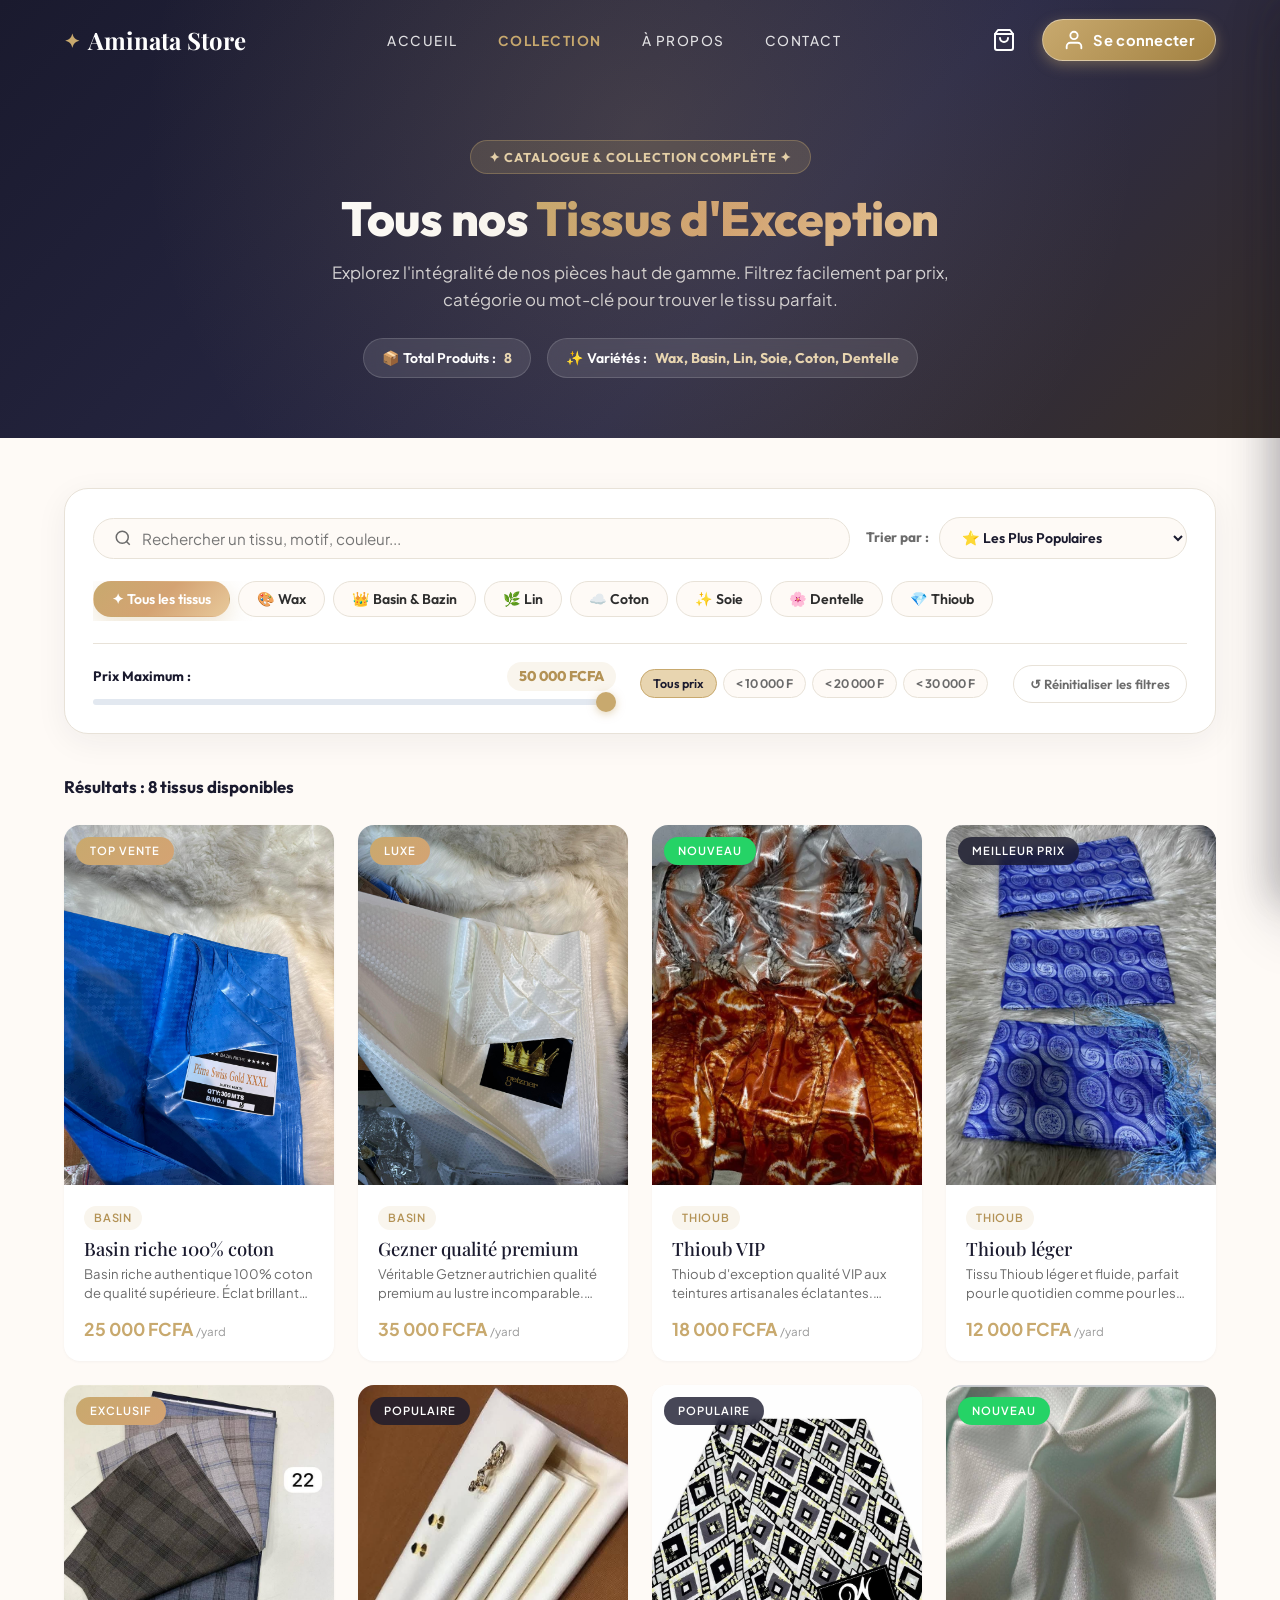
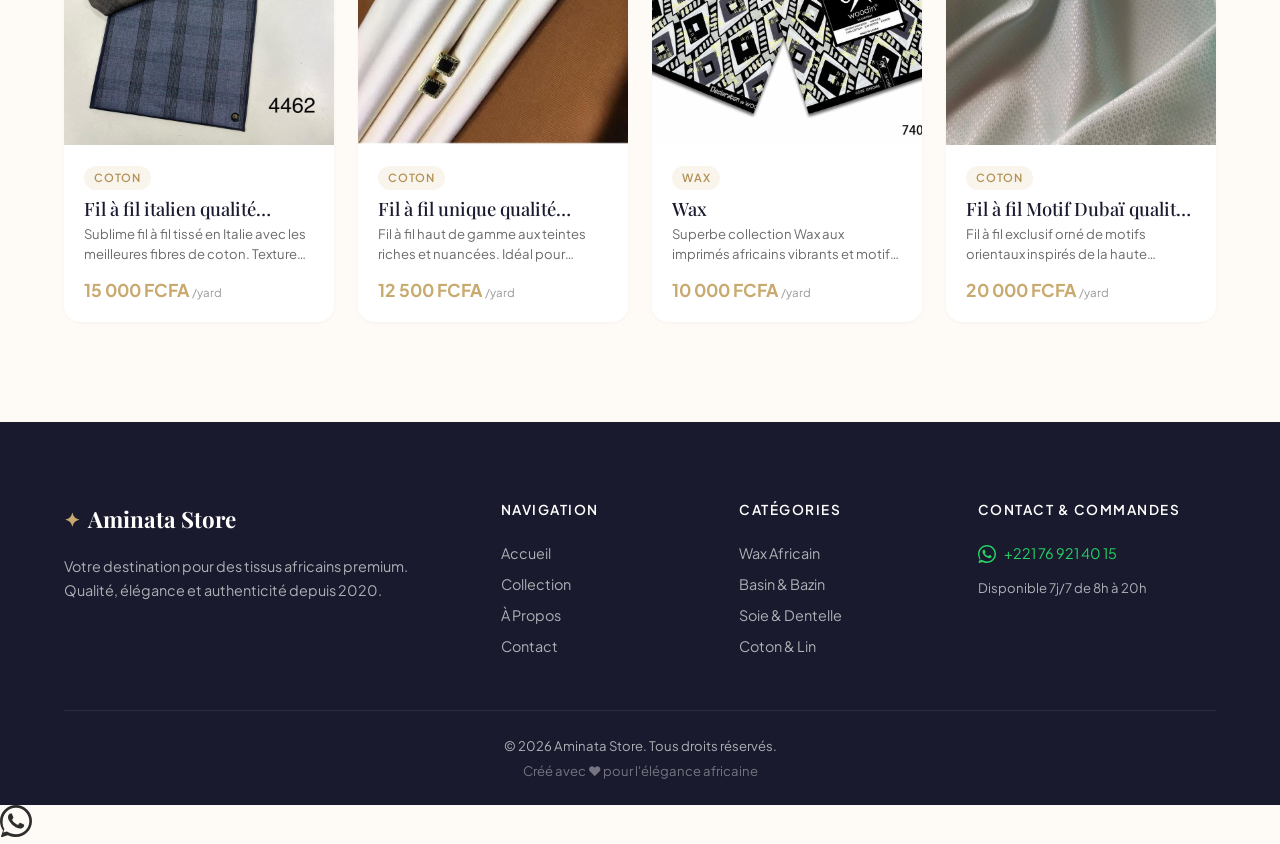
==== commit 9b42a605: "style: remove copy link buttons from storefront and quick view modal for cleaner UI" ====
--- a/collection.html
+++ b/collection.html
@@ -389,7 +389,6 @@
                 <button class="btn btn-primary btn-add-quickview" id="qvAddToCart">
                     <span>Ajouter au Panier</span>
                 </button>
-                <div id="quickViewCopyBtnContainer"></div>
             </div>
         </div>
     </div>
@@ -988,6 +987,6 @@
 
     <!-- Scripts -->
     <script src="https://cdn.jsdelivr.net/npm/@supabase/supabase-js@2"></script>
-    <script src="app.js?v=2.8"></script>
+    <script src="app.js?v=2.9"></script>
 </body>
 </html>
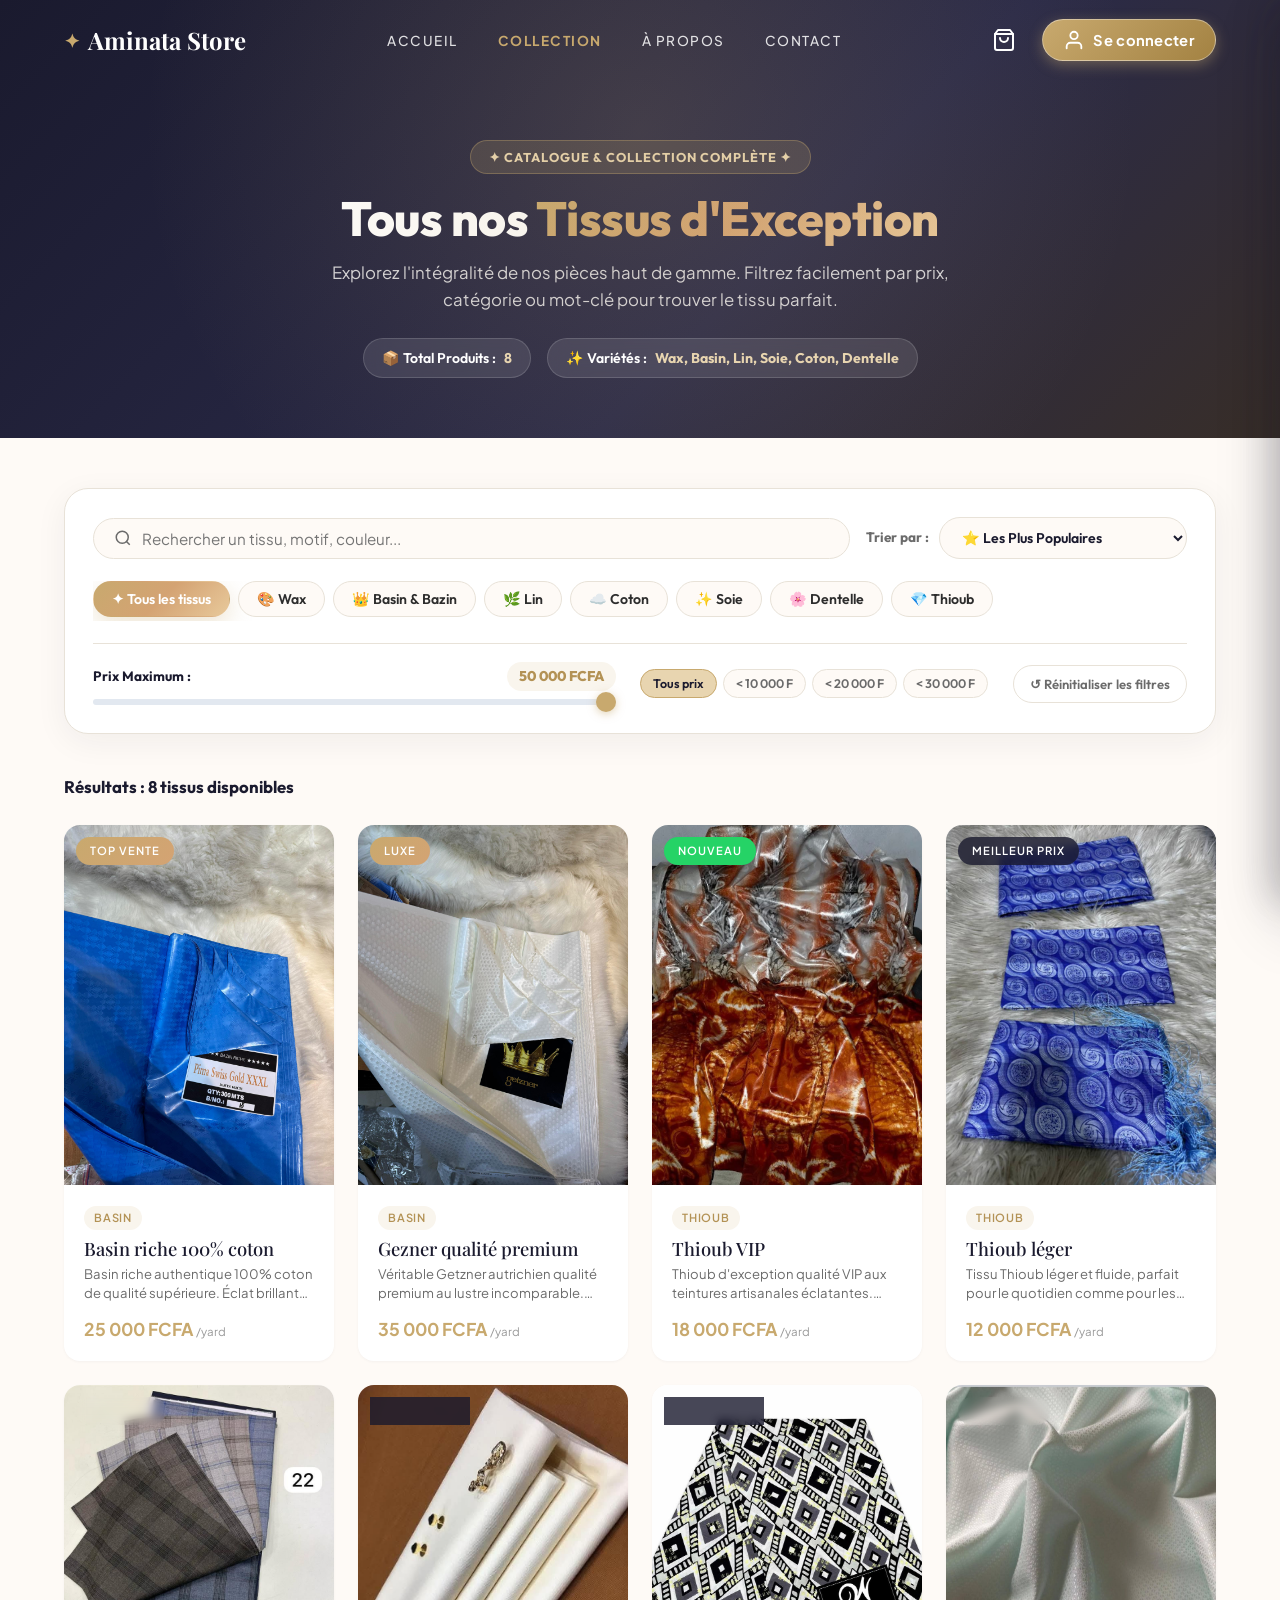
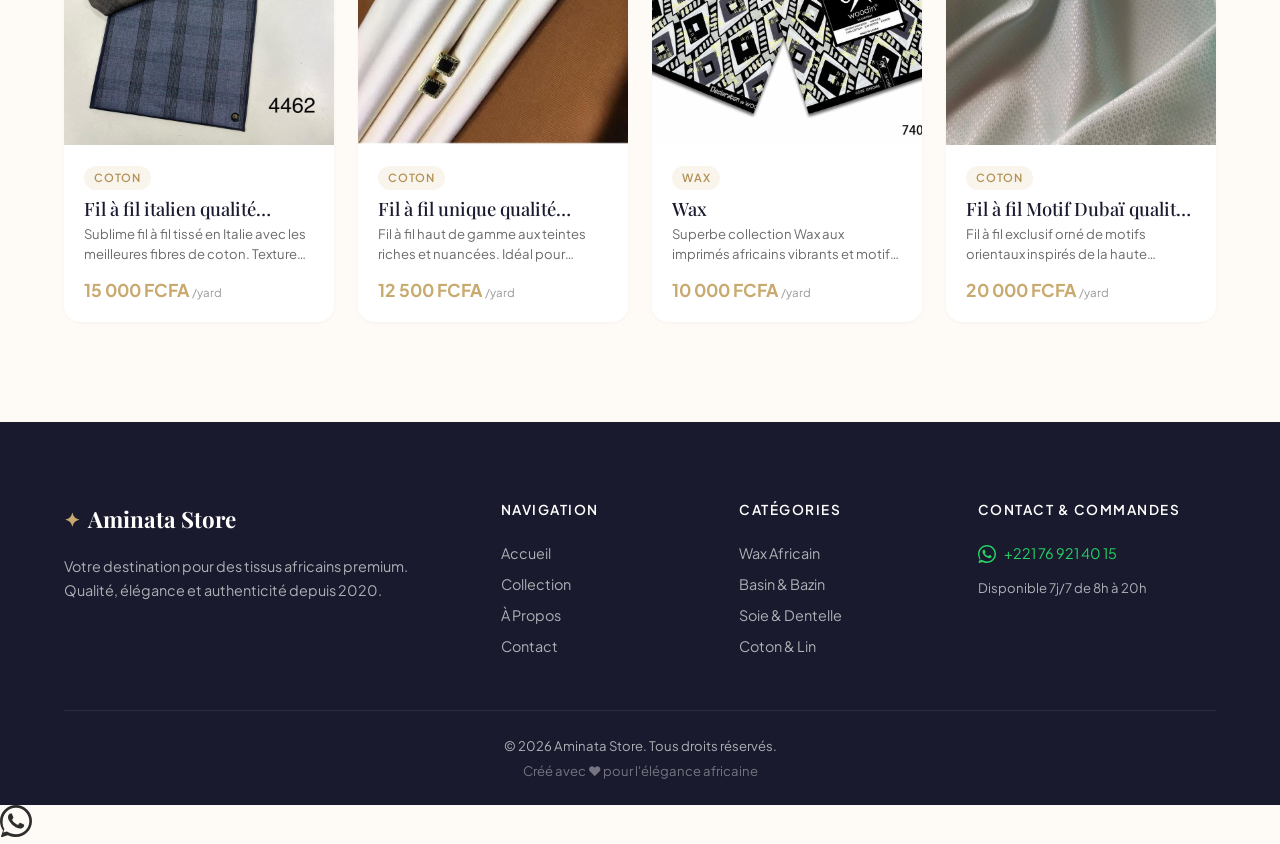
==== commit e1ca8838: "feat: add quick view enlarge icon, full page product layout with persuasive sales pitch and direct W" ====
--- a/collection.html
+++ b/collection.html
@@ -351,9 +351,15 @@
     <!-- ===== QUICK VIEW MODAL ===== -->
     <div class="modal-overlay" id="quickViewOverlay"></div>
     <div class="quickview-modal" id="quickViewModal">
-        <button class="modal-close" id="quickViewClose" aria-label="Fermer">
-            <svg width="24" height="24" viewBox="0 0 24 24" fill="none" stroke="currentColor" stroke-width="2"><line x1="18" y1="6" x2="6" y2="18"></line><line x1="6" y1="6" x2="18" y2="18"></line></svg>
-        </button>
+        <div class="quickview-modal-actions">
+            <button class="modal-expand-btn" id="quickViewExpand" onclick="toggleQuickViewExpand()" title="Agrandir en Fiche Produit Complète (Mode Plein Écran)">
+                <span class="expand-icon">⛶</span>
+                <span class="expand-text">Fiche Complète</span>
+            </button>
+            <button class="modal-close" id="quickViewClose" aria-label="Fermer">
+                <svg width="24" height="24" viewBox="0 0 24 24" fill="none" stroke="currentColor" stroke-width="2"><line x1="18" y1="6" x2="6" y2="18"></line><line x1="6" y1="6" x2="18" y2="18"></line></svg>
+            </button>
+        </div>
         <div class="quickview-content">
             <div class="quickview-media-section">
                 <div class="quickview-main-media zoom-container" id="qvMainMediaBox">
@@ -386,9 +392,18 @@
                         <button class="qty-btn" id="qvQtyPlus">+</button>
                     </div>
                 </div>
-                <button class="btn btn-primary btn-add-quickview" id="qvAddToCart">
-                    <span>Ajouter au Panier</span>
-                </button>
+                
+                <div class="qv-actions-stack" style="display:flex; flex-direction:column; gap:10px; margin-top:15px;">
+                    <button class="btn btn-primary btn-add-quickview" id="qvAddToCart">
+                        <span>Ajouter au Panier</span>
+                    </button>
+                    <button type="button" class="btn-whatsapp-direct-qv" id="qvDirectWhatsApp">
+                        💬 Commander Directement sur WhatsApp
+                    </button>
+                </div>
+
+                <!-- Extended Sales Pitch for Full Page Mode -->
+                <div id="qvPitchContainer" style="display:none;"></div>
             </div>
         </div>
     </div>
@@ -987,6 +1002,6 @@
 
     <!-- Scripts -->
     <script src="https://cdn.jsdelivr.net/npm/@supabase/supabase-js@2"></script>
-    <script src="app.js?v=2.9"></script>
+    <script src="app.js?v=3.0"></script>
 </body>
 </html>
--- a/styles.css
+++ b/styles.css
@@ -4381,6 +4381,191 @@
   opacity: 0.9;
 }
 
-
-
-
+/* ══════════════════════════════════════════════
+   QUICK VIEW EXPAND & FULL PAGE MODE STYLES
+   ══════════════════════════════════════════════ */
+.quickview-modal-actions {
+  position: absolute;
+  top: 16px;
+  right: 16px;
+  display: flex;
+  align-items: center;
+  gap: 10px;
+  z-index: 20;
+}
+
+.modal-expand-btn {
+  background: var(--color-surface);
+  border: 1px solid var(--color-border);
+  color: var(--color-dark);
+  padding: 6px 14px;
+  border-radius: 20px;
+  font-size: 0.82rem;
+  font-weight: 700;
+  cursor: pointer;
+  display: inline-flex;
+  align-items: center;
+  gap: 6px;
+  transition: all 0.2s ease;
+  box-shadow: 0 2px 8px rgba(0, 0, 0, 0.08);
+}
+
+.modal-expand-btn:hover {
+  background: var(--color-primary);
+  color: #fff;
+  border-color: var(--color-primary);
+  transform: scale(1.04);
+}
+
+/* Full Page Mode */
+.quickview-modal.full-page-mode {
+  width: 96vw !important;
+  max-width: 1240px !important;
+  max-height: 94vh !important;
+  border-radius: var(--radius-xl) !important;
+  box-shadow: 0 25px 60px rgba(0, 0, 0, 0.35) !important;
+  padding: 40px !important;
+  overflow-y: auto !important;
+}
+
+.quickview-modal.full-page-mode .quickview-content {
+  grid-template-columns: 1.15fr 1fr;
+  gap: 40px;
+  align-items: start;
+}
+
+@media (max-width: 992px) {
+  .quickview-modal.full-page-mode {
+    width: 98vw !important;
+    padding: 24px 16px !important;
+  }
+  .quickview-modal.full-page-mode .quickview-content {
+    grid-template-columns: 1fr;
+    gap: 24px;
+  }
+}
+
+.expanded-pitch-container {
+  margin-top: 24px;
+  padding-top: 24px;
+  border-top: 1px dashed var(--color-border);
+  animation: fadeIn 0.35s ease;
+}
+
+.pitch-badge-banner {
+  background: linear-gradient(135deg, rgba(200, 169, 110, 0.15), rgba(79, 70, 229, 0.1));
+  color: var(--color-primary-dark);
+  padding: 10px 16px;
+  border-radius: var(--radius-md);
+  font-weight: 800;
+  font-size: 0.85rem;
+  margin-bottom: 16px;
+  display: flex;
+  align-items: center;
+  gap: 8px;
+  border-left: 4px solid var(--color-primary);
+}
+
+.pitch-heading {
+  font-family: var(--font-display);
+  font-size: 1.15rem;
+  font-weight: 700;
+  color: var(--color-dark);
+  margin-bottom: 16px;
+}
+
+.pitch-grid {
+  display: grid;
+  grid-template-columns: repeat(auto-fit, minmax(200px, 1fr));
+  gap: 14px;
+  margin-bottom: 20px;
+}
+
+.pitch-card {
+  background: rgba(248, 245, 240, 0.75);
+  padding: 14px;
+  border-radius: var(--radius-md);
+  border: 1px solid rgba(200, 169, 110, 0.25);
+  transition: all 0.2s ease;
+}
+
+.pitch-card:hover {
+  transform: translateY(-2px);
+  background: #ffffff;
+  box-shadow: 0 4px 14px rgba(0,0,0,0.06);
+}
+
+.pitch-icon {
+  font-size: 1.5rem;
+  margin-bottom: 6px;
+}
+
+.pitch-card h5 {
+  margin: 0 0 4px 0;
+  font-size: 0.92rem;
+  font-weight: 700;
+  color: var(--color-dark);
+}
+
+.pitch-card p {
+  margin: 0;
+  font-size: 0.82rem;
+  color: var(--color-muted);
+  line-height: 1.45;
+}
+
+.pitch-guarantee-box {
+  display: flex;
+  align-items: flex-start;
+  gap: 12px;
+  background: #f0fdf4;
+  border: 1px solid #bbf7d0;
+  padding: 12px 16px;
+  border-radius: var(--radius-md);
+  color: #166534;
+  font-size: 0.83rem;
+  line-height: 1.4;
+}
+
+.pitch-guarantee-box strong {
+  display: block;
+  font-size: 0.88rem;
+  margin-bottom: 2px;
+}
+
+.pitch-guarantee-box p {
+  margin: 0;
+}
+
+.pitch-guarantee-box .guarantee-icon {
+  font-size: 1.4rem;
+}
+
+/* WhatsApp Direct Order Button in Quick View */
+.btn-whatsapp-direct-qv {
+  background: linear-gradient(135deg, #25d366, #128c7e);
+  color: white;
+  border: none;
+  width: 100%;
+  padding: 13px 20px;
+  border-radius: var(--radius-md);
+  font-weight: 700;
+  font-size: 0.95rem;
+  display: flex;
+  align-items: center;
+  justify-content: center;
+  gap: 10px;
+  cursor: pointer;
+  transition: all 0.2s ease;
+  box-shadow: 0 4px 12px rgba(37, 211, 102, 0.25);
+}
+
+.btn-whatsapp-direct-qv:hover {
+  background: linear-gradient(135deg, #128c7e, #075e54);
+  transform: translateY(-2px);
+  box-shadow: 0 6px 16px rgba(37, 211, 102, 0.35);
+}
+
+
+
+
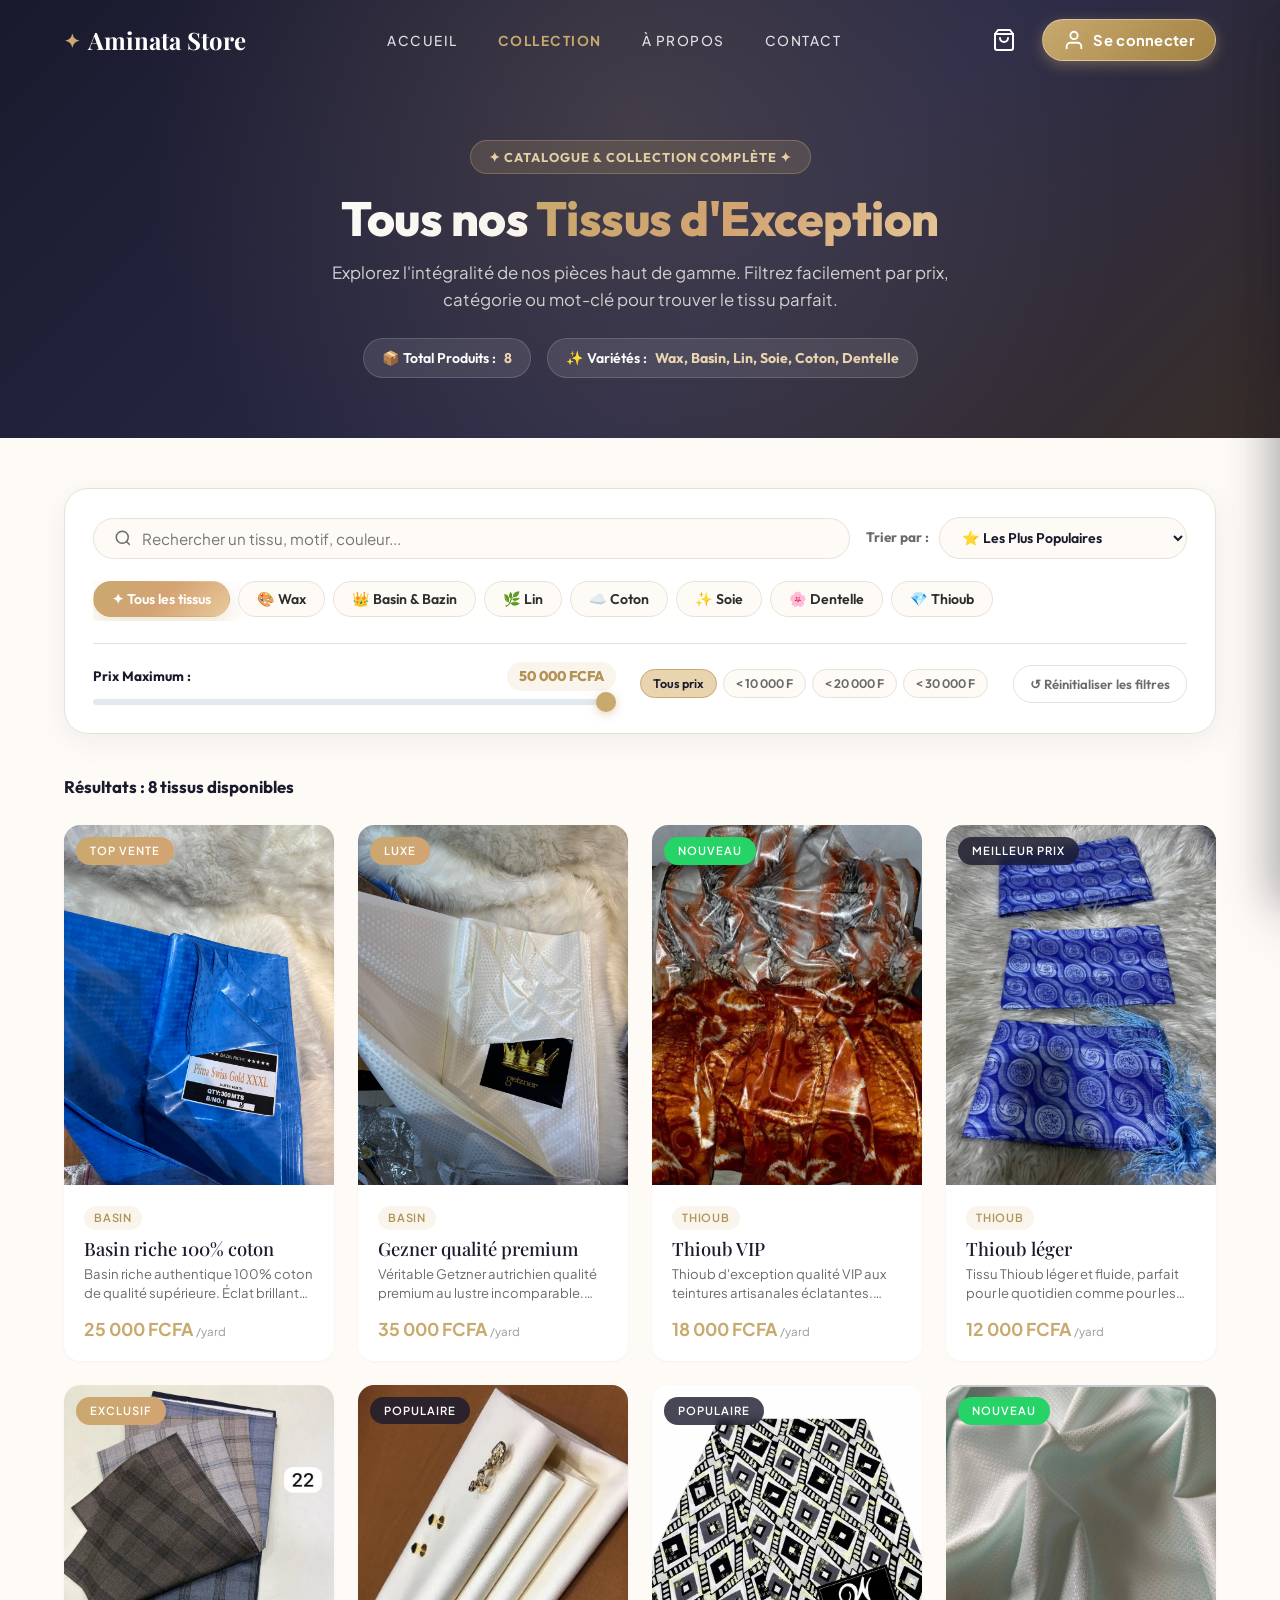
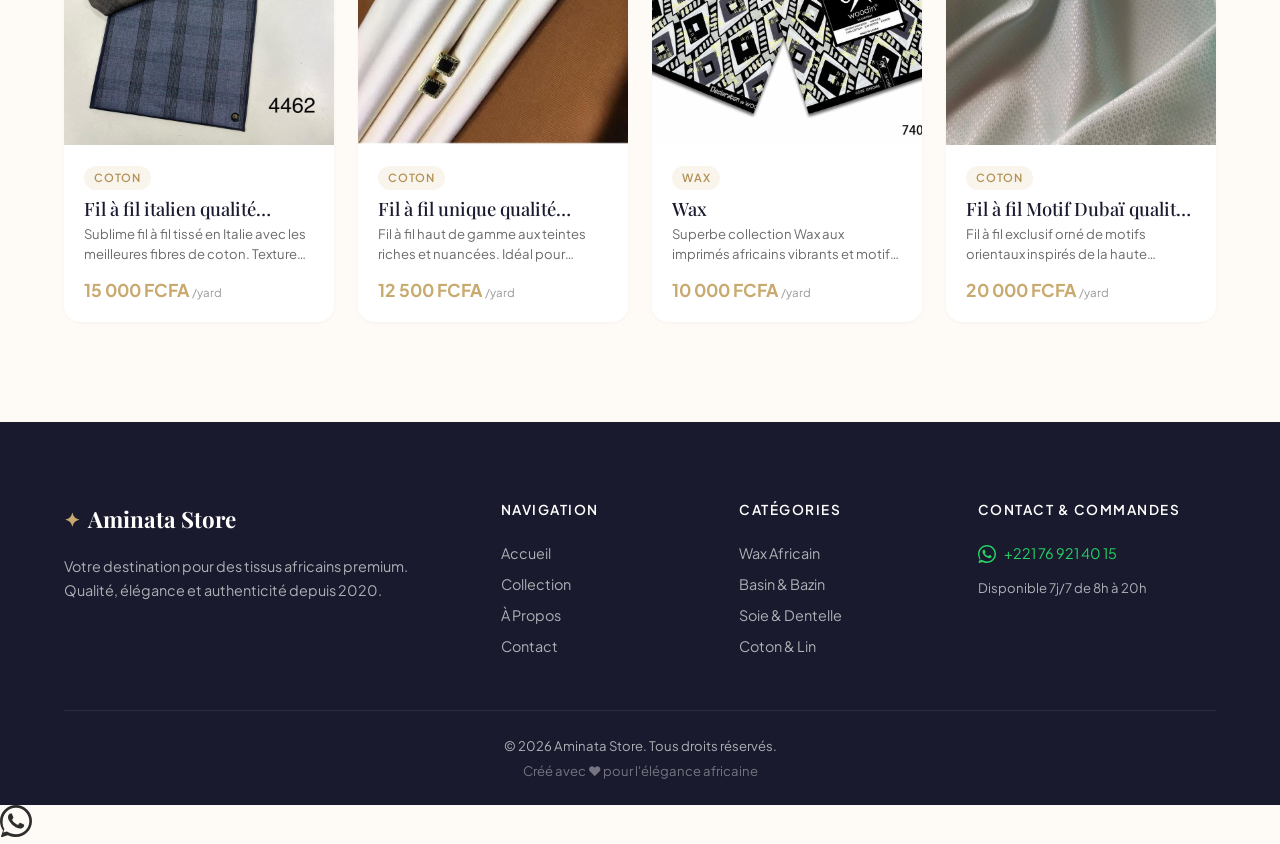
==== commit f654b63d: "feat: attach full public product image URLs to WhatsApp order messages for live WhatsApp photo previ" ====
--- a/collection.html
+++ b/collection.html
@@ -1002,6 +1002,6 @@
 
     <!-- Scripts -->
     <script src="https://cdn.jsdelivr.net/npm/@supabase/supabase-js@2"></script>
-    <script src="app.js?v=3.0"></script>
+    <script src="app.js?v=3.1"></script>
 </body>
 </html>
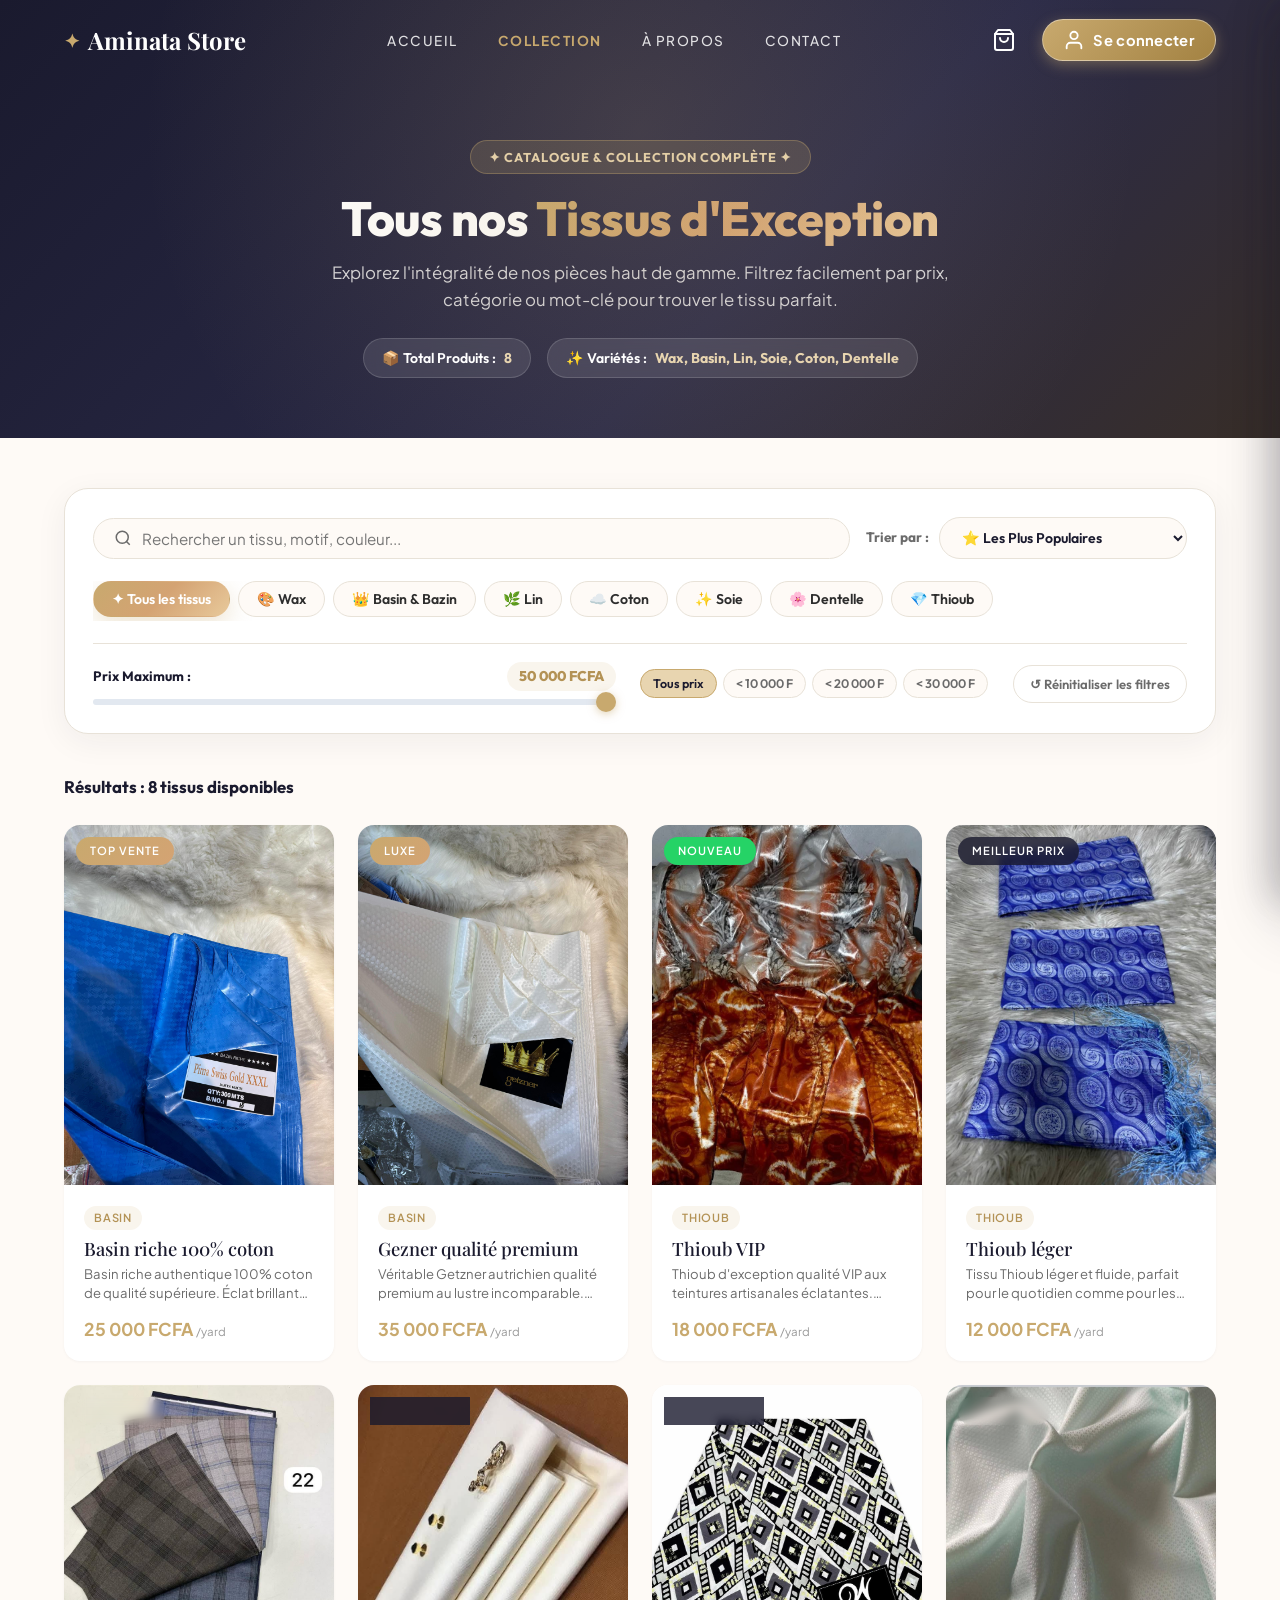
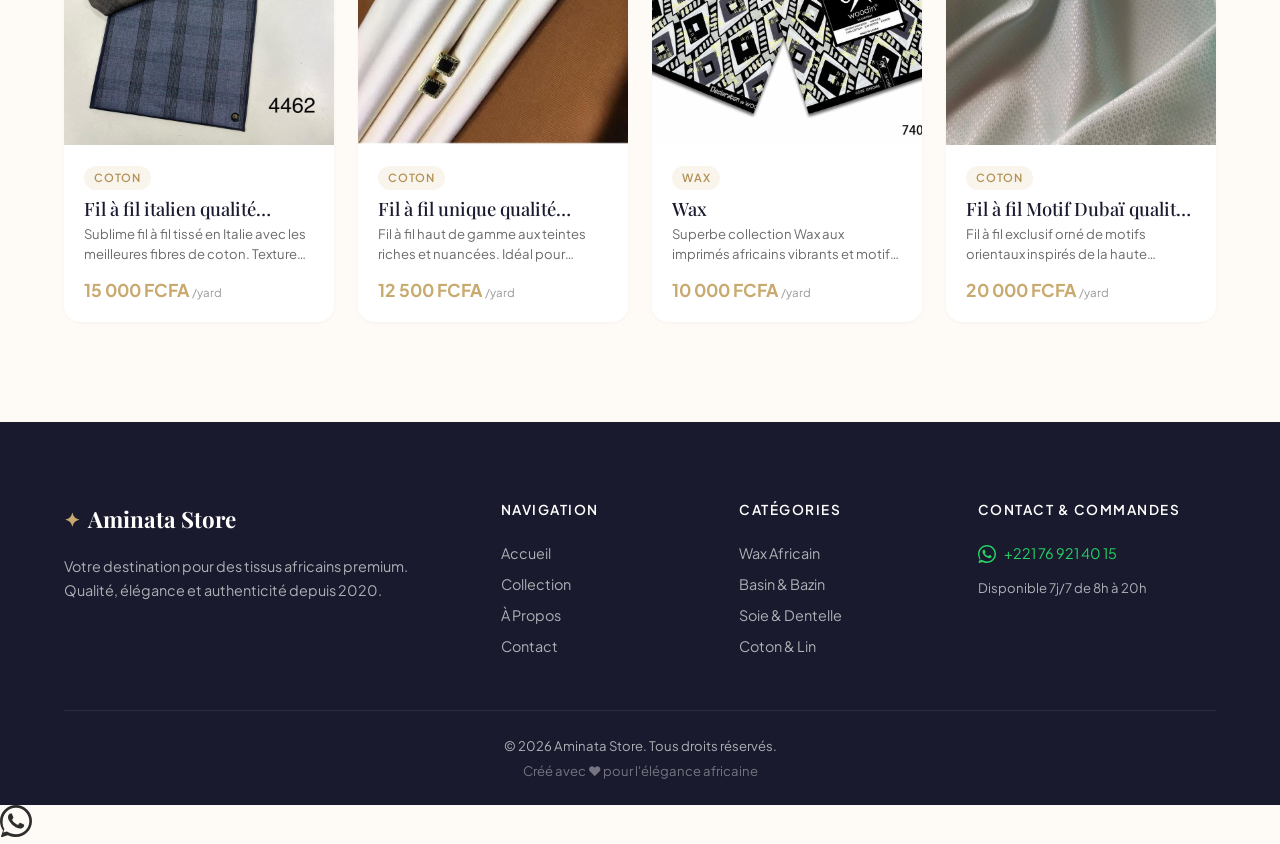
==== commit 104fba5d: "fix: update WhatsApp message greeting to 'Bonjour Aminata !', clean spacing, standard emojis, and sh" ====
--- a/collection.html
+++ b/collection.html
@@ -7,6 +7,13 @@
     <meta name="keywords" content="tissu africain, wax, basin, bazin, lin, coton, soie, dentelle, boutique tissu, pagne, ankara, collection tissu">
     <meta name="theme-color" content="#C8A96E">
     <title>Collection Complète — Aminata Store</title>
+
+    <!-- OpenGraph Social Sharing (WhatsApp & Facebook Previews) -->
+    <meta property="og:title" content="Aminata Store — Tissus Premium & Élégance Africaine">
+    <meta property="og:description" content="Découvrez notre collection exclusive de tissus haut de gamme : Basin, Gezner, Soie, Lin et Dentelle.">
+    <meta property="og:image" content="https://aminatastorewebsite.vercel.app/Produits/1-%20Basin%20riche%20100%25%20coton/Bleu.jpeg">
+    <meta property="og:url" content="https://aminatastorewebsite.vercel.app/collection.html">
+    <meta property="og:type" content="website">
     
     <!-- Google Fonts -->
     <link rel="preconnect" href="https://fonts.googleapis.com">
@@ -1002,6 +1009,6 @@
 
     <!-- Scripts -->
     <script src="https://cdn.jsdelivr.net/npm/@supabase/supabase-js@2"></script>
-    <script src="app.js?v=3.1"></script>
+    <script src="app.js?v=3.2"></script>
 </body>
 </html>
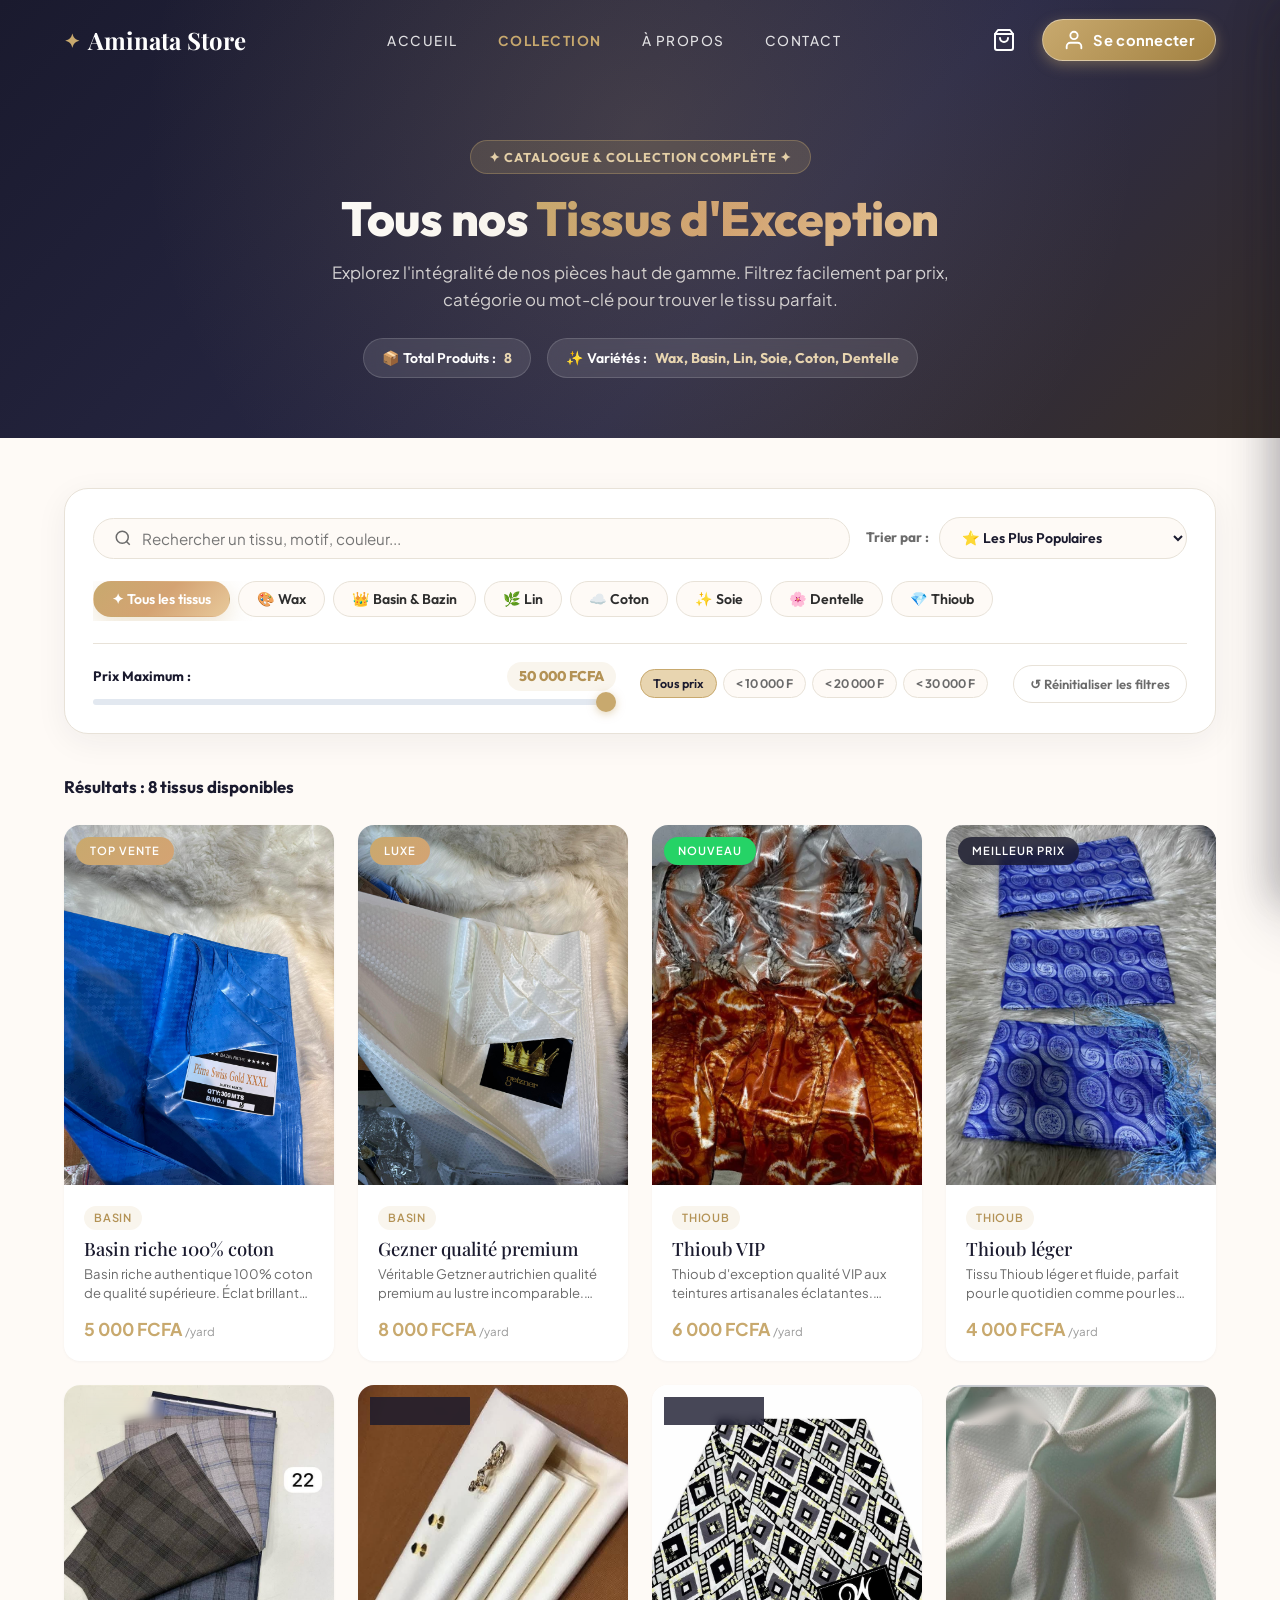
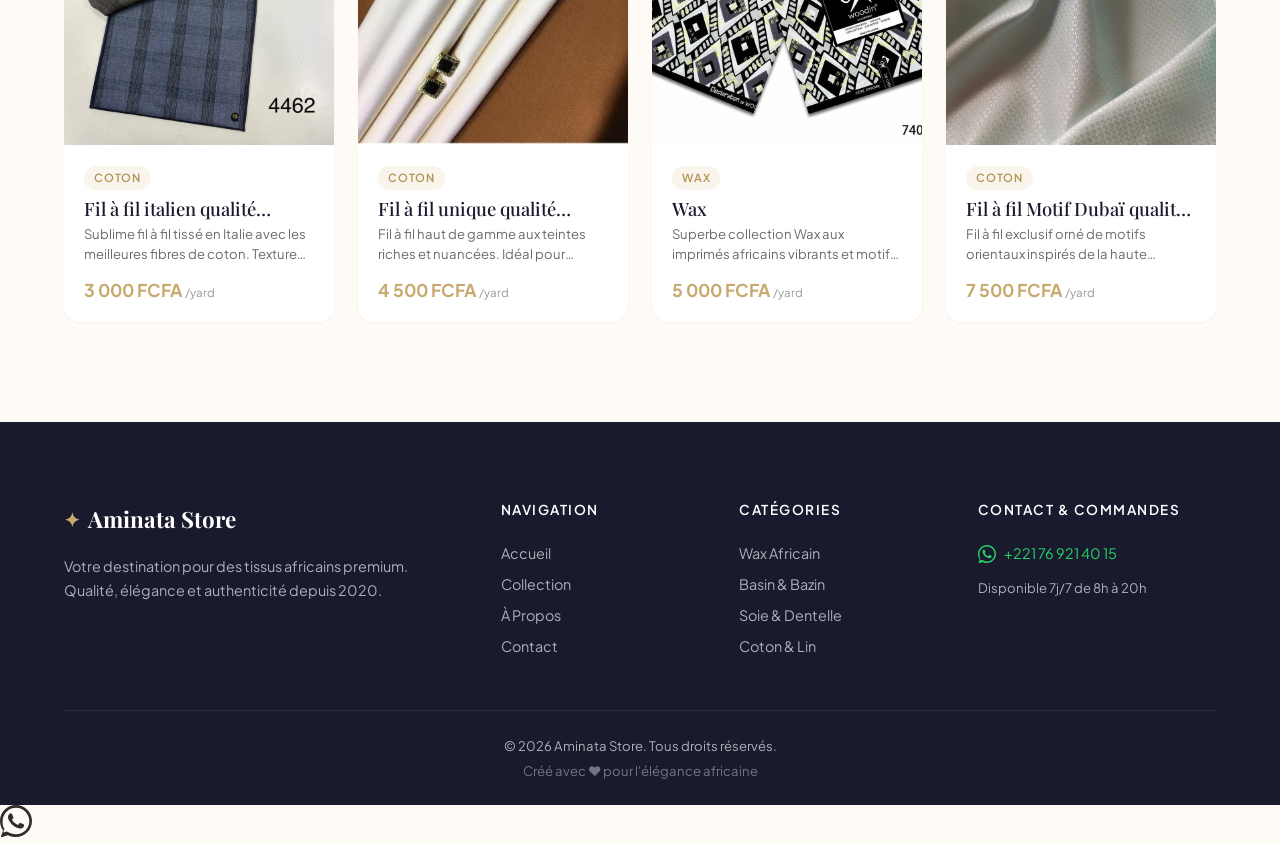
==== commit 68e03877: "fix: rename Basin 100% Coton folder to fix % URL breaking issue and update prices (Basin 100% coton:" ====
--- a/collection.html
+++ b/collection.html
@@ -350,7 +350,7 @@
                     <path d="M17.472 14.382c-.297-.149-1.758-.867-2.03-.967-.273-.099-.471-.148-.67.15-.197.297-.767.966-.94 1.164-.173.199-.347.223-.644.075-.297-.15-1.255-.463-2.39-1.475-.883-.788-1.48-1.761-1.653-2.059-.173-.297-.018-.458.13-.606.134-.133.298-.347.446-.52.149-.174.198-.298.298-.497.099-.198.05-.371-.025-.52-.075-.149-.669-1.612-.916-2.207-.242-.579-.487-.5-.669-.51-.173-.008-.371-.01-.57-.01-.198 0-.52.074-.792.372-.272.297-1.04 1.016-1.04 2.479 0 1.462 1.065 2.875 1.213 3.074.149.198 2.096 3.2 5.077 4.487.709.306 1.262.489 1.694.625.712.227 1.36.195 1.871.118.571-.085 1.758-.719 2.006-1.413.248-.694.248-1.289.173-1.413-.074-.124-.272-.198-.57-.347z"/>
                     <path d="M12 0C5.373 0 0 5.373 0 12c0 2.625.846 5.059 2.284 7.034L.789 23.492a.5.5 0 00.611.611l4.458-1.495A11.952 11.952 0 0012 24c6.627 0 12-5.373 12-12S18.627 0 12 0zm0 22c-2.384 0-4.593-.693-6.46-1.886l-.452-.287-2.648.888.888-2.648-.287-.452A9.956 9.956 0 012 12C2 6.486 6.486 2 12 2s10 4.486 10 10-4.486 10-10 10z"/>
                 </svg>
-                <span>Confirmer et Commander sur WhatsApp</span>
+                <span>Commander</span>
             </button>
         </form>
     </div>
@@ -400,12 +400,12 @@
                     </div>
                 </div>
                 
-                <div class="qv-actions-stack" style="display:flex; flex-direction:column; gap:10px; margin-top:15px;">
+                <div class="qv-actions-stack">
                     <button class="btn btn-primary btn-add-quickview" id="qvAddToCart">
                         <span>Ajouter au Panier</span>
                     </button>
                     <button type="button" class="btn-whatsapp-direct-qv" id="qvDirectWhatsApp">
-                        💬 Commander Directement sur WhatsApp
+                        💬 Commander
                     </button>
                 </div>
 
@@ -1009,6 +1009,6 @@
 
     <!-- Scripts -->
     <script src="https://cdn.jsdelivr.net/npm/@supabase/supabase-js@2"></script>
-    <script src="app.js?v=3.2"></script>
+    <script src="app.js?v=3.4"></script>
 </body>
 </html>
--- a/styles.css
+++ b/styles.css
@@ -4541,20 +4541,38 @@
   font-size: 1.4rem;
 }
 
+/* Quick View Actions Grid (Side-by-side buttons) */
+.qv-actions-stack {
+  display: grid !important;
+  grid-template-columns: 1fr 1fr !important;
+  gap: 10px !important;
+  margin-top: 18px !important;
+  width: 100% !important;
+  align-items: center !important;
+}
+
+.qv-actions-stack .btn-add-quickview,
+.qv-actions-stack .btn-whatsapp-direct-qv {
+  margin-top: 0 !important;
+  width: 100% !important;
+  height: 48px !important;
+  padding: 0 14px !important;
+  font-size: 0.88rem !important;
+  font-weight: 700 !important;
+  display: flex !important;
+  align-items: center !important;
+  justify-content: center !important;
+  gap: 6px !important;
+  border-radius: var(--radius-xl) !important;
+  white-space: nowrap !important;
+  box-sizing: border-box !important;
+}
+
 /* WhatsApp Direct Order Button in Quick View */
 .btn-whatsapp-direct-qv {
   background: linear-gradient(135deg, #25d366, #128c7e);
   color: white;
   border: none;
-  width: 100%;
-  padding: 13px 20px;
-  border-radius: var(--radius-md);
-  font-weight: 700;
-  font-size: 0.95rem;
-  display: flex;
-  align-items: center;
-  justify-content: center;
-  gap: 10px;
   cursor: pointer;
   transition: all 0.2s ease;
   box-shadow: 0 4px 12px rgba(37, 211, 102, 0.25);
@@ -4566,6 +4584,19 @@
   box-shadow: 0 6px 16px rgba(37, 211, 102, 0.35);
 }
 
-
-
-
+@media (max-width: 480px) {
+  .qv-actions-stack {
+    grid-template-columns: 1fr 1fr !important;
+    gap: 8px !important;
+  }
+  .qv-actions-stack .btn-add-quickview,
+  .qv-actions-stack .btn-whatsapp-direct-qv {
+    font-size: 0.8rem !important;
+    padding: 0 8px !important;
+    height: 44px !important;
+  }
+}
+
+
+
+
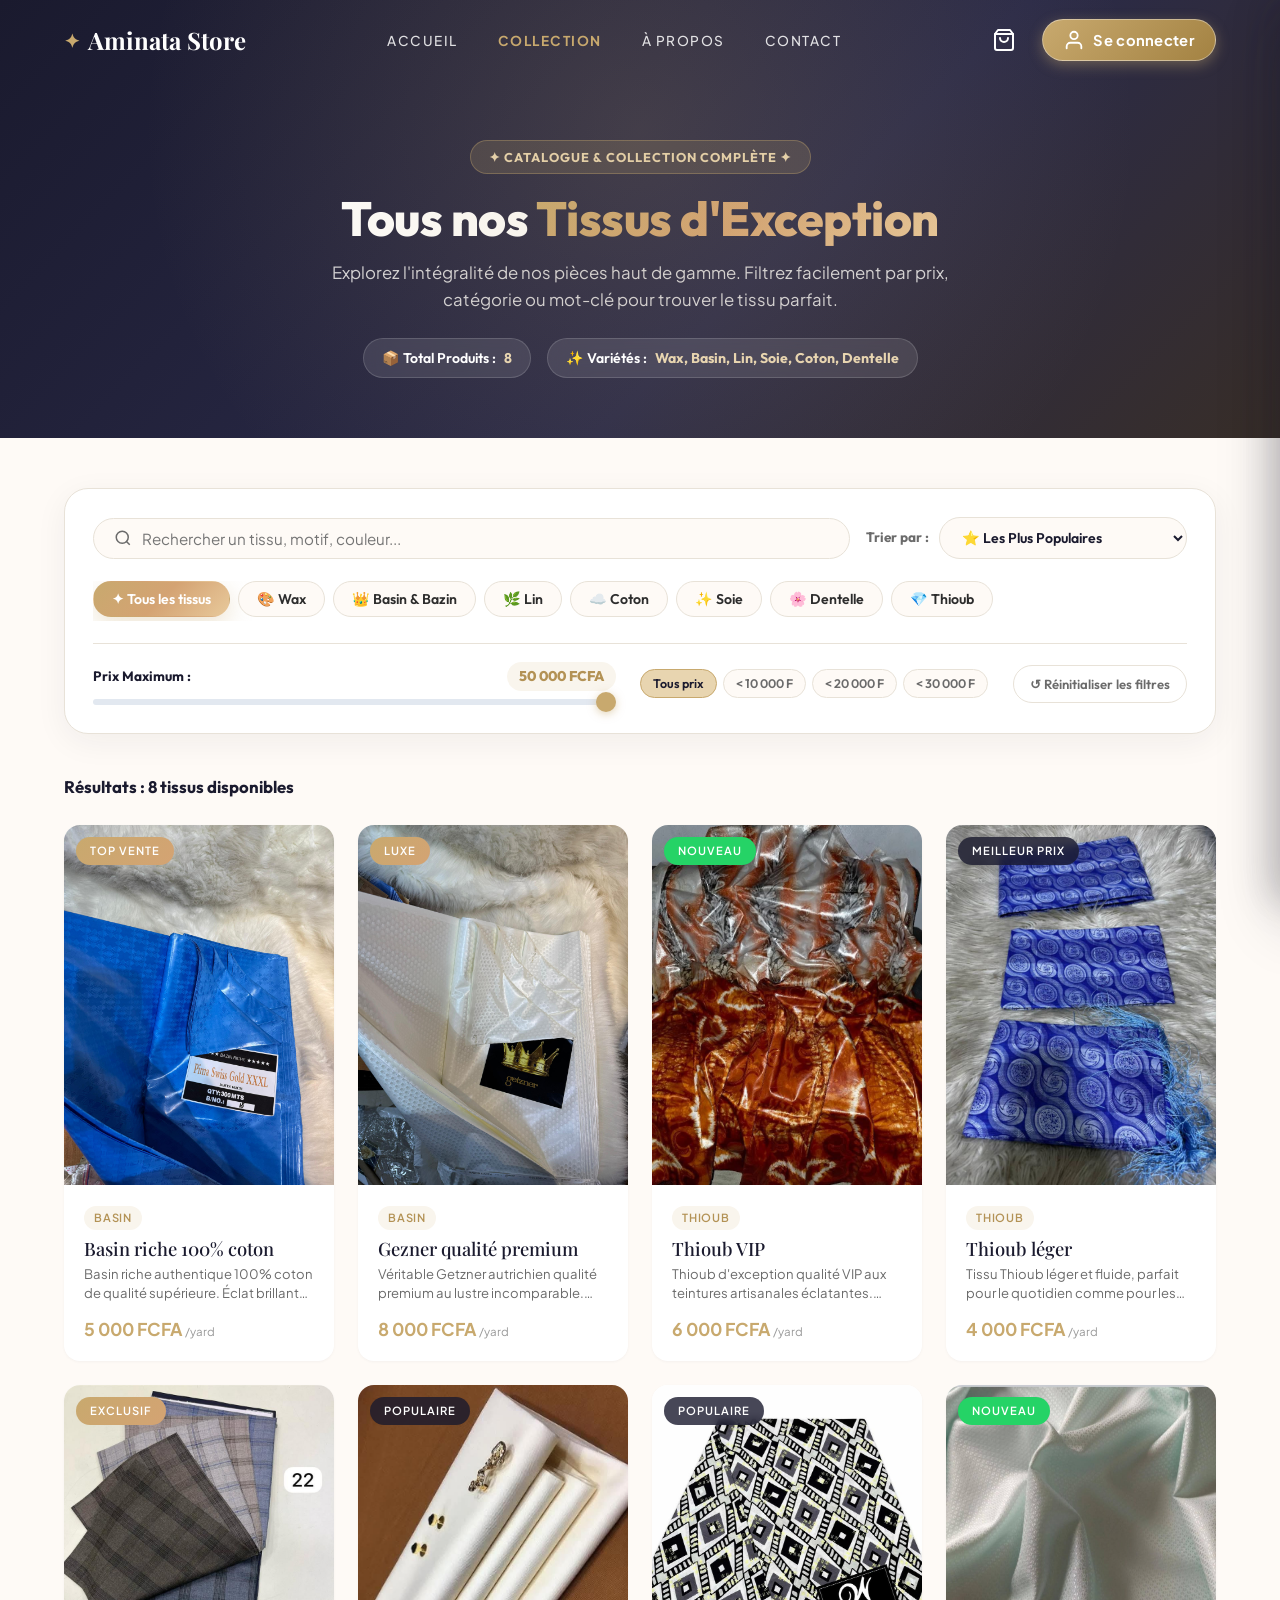
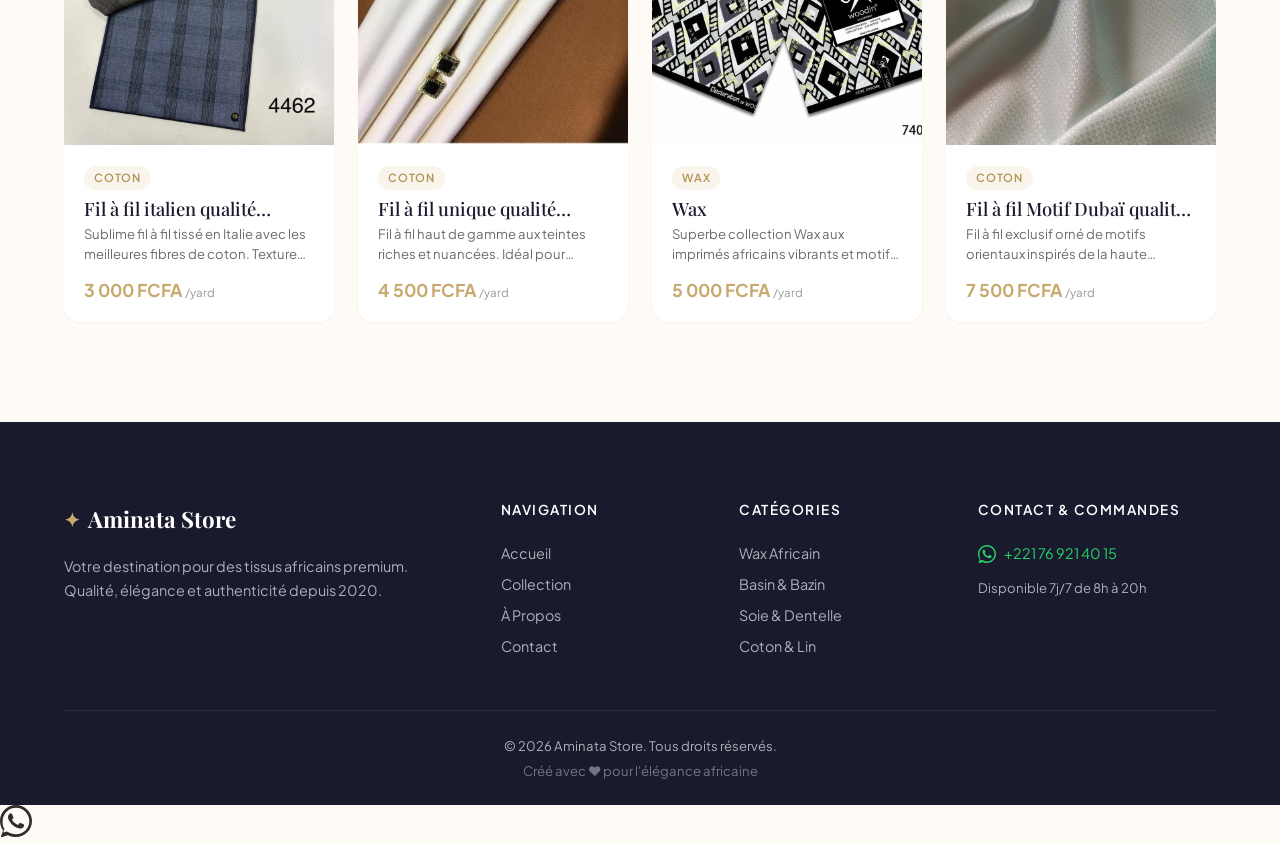
==== commit 5d797117: "fix: force refresh catalog revision v3.5 to guarantee new prices and fixed image paths override brow" ====
--- a/collection.html
+++ b/collection.html
@@ -1009,6 +1009,6 @@
 
     <!-- Scripts -->
     <script src="https://cdn.jsdelivr.net/npm/@supabase/supabase-js@2"></script>
-    <script src="app.js?v=3.4"></script>
+    <script src="app.js?v=3.5"></script>
 </body>
 </html>
